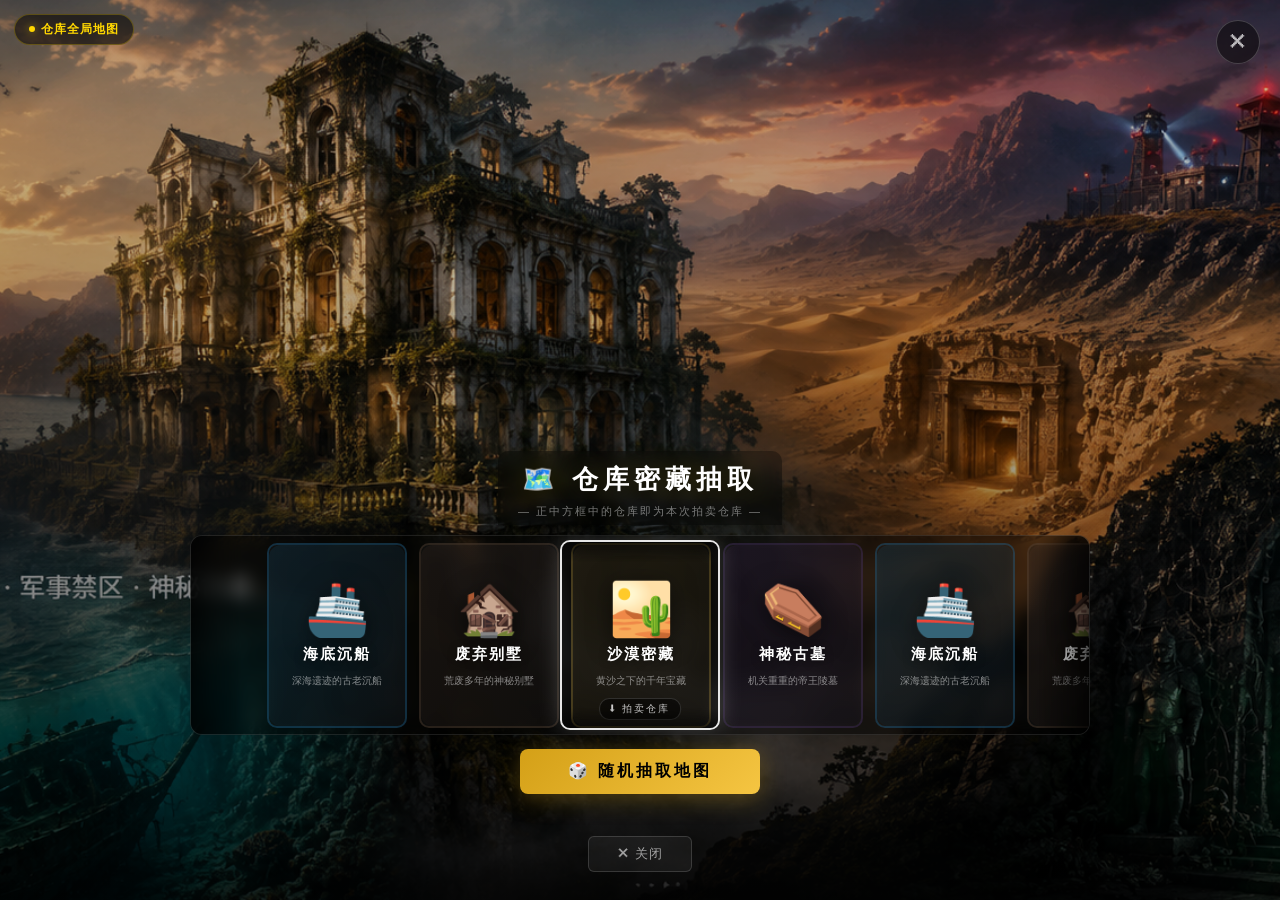
==== 33.html @ 15238c1b "Initial commit: 拍卖国王游戏项目" ====
<!DOCTYPE html>
<html lang="zh-CN">
<head>
<meta charset="UTF-8">
<meta name="viewport" content="width=device-width,initial-scale=1.0,maximum-scale=1.0,user-scalable=no">
<title>古藏 · 五轮竞拍之王</title>
<style>
*{margin:0;padding:0;box-sizing:border-box;-webkit-tap-highlight-color:transparent;}
body{font-family:"PingFang SC","Microsoft YaHei",sans-serif;color:#fff;line-height:1.4;overflow:hidden;height:100vh;background:#0a0a0a;user-select:none}
body::before{content:'';position:fixed;inset:0;z-index:0;background:url('./1.png')center/cover no-repeat;opacity:0.08;pointer-events:none}
.game-wrapper{display:grid;grid-template-columns:1fr 1.3fr 1fr;gap:12px;padding:12px;height:100vh;max-width:1800px;margin:0 auto;position:relative;z-index:1}
.glass-panel{background:rgba(255,255,255,0.03);border:1px solid #222;display:flex;flex-direction:column;overflow:hidden;border-radius:6px}
.panel-header{padding:10px 14px;background:rgba(255,255,255,0.04);border-bottom:1px solid #2a2a2a;font-size:11px;color:#888;display:flex;justify-content:space-between;align-items:center;letter-spacing:1px}

/* 玩家列表 */
.player-card{padding:12px 14px;border-bottom:1px solid #111;display:flex;align-items:center;gap:10px;transition:0.3s}
.player-card.active{background:rgba(255,215,0,0.06);border-left:3px solid #ffd700}
.player-card.winner-card{background:rgba(68,255,68,0.06);border-left:3px solid #44ff44}
.player-card.loser-card{background:rgba(255,68,68,0.06);border-left:3px solid #ff4444}
.avatar-frame{width:44px;height:44px;border:2px solid #444;flex-shrink:0;overflow:hidden;background:#111;border-radius:50%}
.avatar-frame img{width:100%;height:100%;object-fit:cover;display:block}
.avatar-frame.active-frame{border-color:#ffd700;box-shadow:0 0 12px rgba(255,215,0,0.25)}
.player-info{flex:1;min-width:0}
.player-name{font-size:13px;font-weight:600;letter-spacing:0.5px}
.p-money{color:#ffd700;font-size:12px;margin-top:2px;font-family:'Tahoma'}
.p-status{font-size:10px;color:#555;margin-top:2px}

/* 中间竞拍区 */
.main-arena{display:flex;flex-direction:column;gap:10px;overflow-y:auto;min-height:0}
.main-arena::-webkit-scrollbar{width:4px}
.main-arena::-webkit-scrollbar-track{background:transparent}
.main-arena::-webkit-scrollbar-thumb{background:#333;border-radius:2px}
.auction-top{background:#0c0e12;padding:16px 20px 12px;border:1px solid #2a2a2a;text-align:center;position:relative}
.round-badge{display:inline-flex;align-items:center;gap:8px;margin-bottom:6px}
.round-num{background:#c0392b;font-size:10px;padding:3px 14px;font-weight:700;letter-spacing:2px;border-radius:2px}
.round-rule{font-size:10px;color:#f39c12;letter-spacing:1px;background:rgba(243,156,18,0.1);padding:3px 10px;border-radius:2px;border:1px solid rgba(243,156,18,0.2)}
.price-label{color:#666;font-size:11px;margin-top:4px}
.top-price{font-size:44px;font-weight:900;font-family:'Arial Black';margin:2px 0;letter-spacing:1px}
.top-price .currency{font-size:24px;color:#888}
.bidder-name{font-size:11px;color:#f39c12;min-height:18px}
#bid-logs{flex:1;overflow-y:auto;padding:10px 14px;font-size:12px;background:#080808;border:1px solid #1e1e1e;min-height:0;max-height:280px}
.log-item{display:flex;justify-content:space-between;padding:7px 0;border-bottom:1px solid #111;animation:logSlide 0.3s ease-out}
@keyframes logSlide{from{opacity:0;transform:translateX(-10px)}to{opacity:1;transform:translateX(0)}}
.log-item .name{color:#aaa}.log-item .bid{font-weight:600}
.log-item.me .name{color:#ffd700}.log-item.me .bid{color:#ffd700}
.log-item.top{background:rgba(255,215,0,0.04)}
.log-item.top .name{color:#ffd700}.log-item.top .bid{color:#ffd700;font-size:14px}
.log-system{color:#f39c12;background:rgba(243,156,18,0.06);padding:6px 10px;font-size:11px;border-left:2px solid #f39c12;margin-bottom:4px;animation:logSlide 0.4s ease-out}
.log-skill{color:#00a2ff;background:rgba(0,162,255,0.08);padding:5px 10px;font-size:11px;border-left:3px solid #00a2ff;margin-bottom:4px;animation:logSlide 0.4s ease-out}

/* 输入面板 */
.bid-panel{background:#101010;padding:12px 14px;border-top:1px solid #222}
.bid-input-row{display:flex;gap:8px;margin-bottom:8px}
.bid-input-area{flex:1;position:relative}
.bid-input-display{width:100%;padding:12px 14px;background:#0a0a0a;border:1px solid #333;color:#ffd700;font-size:18px;font-weight:700;font-family:'Arial Black';text-align:right;cursor:pointer;outline:none;transition:0.2s;letter-spacing:1px}
.bid-input-display:focus,.bid-input-display:active{border-color:#ffd700;box-shadow:0 0 10px rgba(255,215,0,0.1)}
.bid-input-display::placeholder{color:#444;font-weight:400;font-size:13px}
.quick-btns{display:flex;flex-direction:column;gap:5px}
.quick-btn{padding:8px 4px;background:#1a1508;border:1px solid #665018;color:#ffd700;font-size:12px;font-weight:700;cursor:pointer;border-radius:3px;transition:0.15s;white-space:nowrap;width:58px;text-align:center}
.quick-btn:hover,.quick-btn:active{background:#2a2008;border-color:#ffd700}
.bid-actions{display:flex;gap:8px}
.btn-confirm{flex:1;padding:14px;background:linear-gradient(135deg,#d4a017,#f5c542);color:#000;border:none;font-size:17px;font-weight:900;cursor:pointer;border-radius:4px;letter-spacing:3px;transition:0.2s;text-shadow:0 1px 0 rgba(255,255,255,0.2)}
.btn-confirm:hover,.btn-confirm:active{transform:translateY(-1px);box-shadow:0 4px 20px rgba(212,160,23,0.4)}
.btn-confirm:disabled{opacity:0.3;transform:none;box-shadow:none;cursor:not-allowed}
.btn-pass{width:80px;padding:14px 0;background:transparent;border:1px solid #333;color:#666;font-size:13px;cursor:pointer;border-radius:4px;transition:0.2s;font-weight:600}
.btn-pass:hover,.btn-pass:active{border-color:#555;color:#999}

/* 右侧仓库 - 技能扫描 */
.inventory-zone{flex:1;padding:10px;display:flex;flex-direction:column;min-height:0}
.wh-grid-6{display:grid;grid-template-columns:repeat(6,1fr);grid-auto-rows:1fr;gap:4px;background:#000;flex:1;padding:4px;border:1px solid #1e1e1e}
.wh-cell{border:1px solid rgba(255,255,255,0.06);background:rgba(255,255,255,0.01);position:relative;display:flex;align-items:center;justify-content:center;transition:0.3s}
.wh-cell.scan-active{border:1px solid #fff;outline:2px solid #00a2ff;outline-offset:-1px;background:rgba(0,162,255,0.2);z-index:5}
.wh-cell.actuary-active{border:1px solid #2ecc71;outline:2px solid #2ecc71;outline-offset:-1px;background:rgba(46,204,113,0.2);z-index:6}

/* 自定义数字键盘 - 左侧浮动面板 */
.numpad-overlay{position:fixed;bottom:100px;left:12px;z-index:998;display:none;transform:none;pointer-events:none}
.numpad-overlay.show{display:block;pointer-events:auto}
.numpad{background:rgba(18,18,20,0.96);border:1px solid #333;border-radius:10px;padding:14px;width:260px;box-shadow:0 12px 40px rgba(0,0,0,0.7);backdrop-filter:blur(12px)}
.numpad-display{background:#0a0a0c;border:1px solid #2a2a2a;border-radius:8px;padding:10px 12px;margin-bottom:10px;text-align:right;font-size:22px;font-weight:900;font-family:'Arial Black';color:#ffd700;min-height:44px;letter-spacing:1px;overflow:hidden}
.numpad-display .hint{color:#444;font-weight:400;font-size:12px}
.numpad-grid{display:grid;grid-template-columns:repeat(4,1fr);gap:5px;margin-bottom:8px}
.numpad-key{padding:11px 0;background:#1a1a1e;border:1px solid #2a2a2a;color:#fff;font-size:16px;font-weight:700;cursor:pointer;border-radius:6px;transition:0.1s;text-align:center}
.numpad-key:hover,.numpad-key:active{background:#2a2a2e;border-color:#555}
.numpad-key.key-clear{color:#e74c3c}
.numpad-key.key-confirm{background:linear-gradient(135deg,#d4a017,#f5c542);color:#000;border:none;font-size:15px;font-weight:900}
.numpad-key.key-confirm:hover,.numpad-key.key-confirm:active{background:linear-gradient(135deg,#e6b422,#ffd700)}
.numpad-quick-row{display:flex;gap:5px}
.numpad-quick{flex:1;padding:9px 0;background:#1a1508;border:1px solid #665018;color:#ffd700;font-size:12px;font-weight:700;cursor:pointer;border-radius:6px;transition:0.15s;text-align:center}
.numpad-quick:hover,.numpad-quick:active{background:#2a2008;border-color:#ffd700}
.numpad-close{position:absolute;top:-8px;right:-8px;width:28px;height:28px;background:rgba(255,255,255,0.08);border:1px solid #444;border-radius:50%;color:#aaa;font-size:14px;cursor:pointer;display:flex;align-items:center;justify-content:center;transition:0.2s;z-index:999}
.numpad-close:hover{color:#fff;border-color:#888}

/* 结算弹窗 */
.modal{position:fixed;inset:0;z-index:999;display:none;background:rgba(0,0,0,0.8) url('./1.png') center/cover no-repeat;backdrop-filter:blur(8px)}
.modal.show{display:block}
.settle-row{display:flex;align-items:center;justify-content:center;height:100%;padding:0 4%;gap:40px}
.settle-left{flex:0 0 260px;text-align:center;animation:settleFade 0.8s ease-out}
.settle-left .info-val{font-size:32px;font-weight:900;font-family:'Arial Black';margin:6px 0 12px}
@keyframes settleFade{from{opacity:0;transform:translateY(30px)}to{opacity:1;transform:translateY(0)}}
.settle-center{flex:0 0 420px;background:rgba(12,12,16,0.95);border:1px solid rgba(255,255,255,0.06);padding:16px 20px;backdrop-filter:blur(10px);border-radius:8px;animation:settleFade 0.8s ease-out 0.2s both}
.wh-grid-settle{display:grid;grid-template-columns:repeat(5,1fr);gap:5px;margin:10px 0}
.settle-cell{aspect-ratio:1/1;background:rgba(255,255,255,0.02);border:1px solid rgba(255,255,255,0.05);display:flex;align-items:center;justify-content:center;position:relative;overflow:hidden;border-radius:4px}
.settle-cell img{width:78%;height:78%;object-fit:contain;display:none;position:relative;z-index:2}
.settle-cell.revealed img{display:block;animation:itemPop 0.5s cubic-bezier(0.34,1.56,0.64,1)}
@keyframes itemPop{0%{transform:scale(0) rotate(-15deg);opacity:0}60%{transform:scale(1.12) rotate(3deg)}100%{transform:scale(1) rotate(0);opacity:1}}
.circle-loader{position:absolute;inset:0;display:flex;align-items:center;justify-content:center;z-index:3}
.circle-loader svg{width:32px;height:32px}
.circle-loader .bg-ring{fill:none;stroke:#2a2a2a;stroke-width:2}
.circle-loader .trace-ring{fill:none;stroke:#ffd700;stroke-width:2.5;stroke-linecap:round}
.settle-cell.revealed .circle-loader{display:none}
.settle-cell.rarity-gold{border-color:#ffd700!important;box-shadow:0 0 12px rgba(255,215,0,0.2),inset 0 0 12px rgba(255,215,0,0.05)}
.settle-cell.rarity-red{border-color:#ff3333!important;box-shadow:0 0 12px rgba(255,50,50,0.2),inset 0 0 12px rgba(255,50,50,0.05)}
.settle-right{flex:0 0 240px;text-align:center;animation:settleFade 0.8s ease-out 0.4s both}
.settle-right img{width:220px;height:auto;filter:drop-shadow(0 20px 40px rgba(0,0,0,0.8))}
.profit-win{color:#44ff44;text-shadow:0 0 30px rgba(68,255,68,0.4);font-size:30px;font-weight:900}
.profit-lose{color:#ff4444;text-shadow:0 0 20px rgba(255,68,68,0.3);font-size:30px;font-weight:900}
.profit-number{font-size:38px;font-weight:900;font-family:'Arial Black'}
.profit-number.green{color:#44ff44;text-shadow:0 0 20px rgba(68,255,68,0.3)}
.profit-number.red{color:#ff4444;text-shadow:0 0 15px rgba(255,68,68,0.2)}

/* 滚动条 */
#bid-logs::-webkit-scrollbar{width:3px}
#bid-logs::-webkit-scrollbar-track{background:transparent}
#bid-logs::-webkit-scrollbar-thumb{background:#333;border-radius:2px}

/* 手机响应 */
@media(max-width:900px){
.game-wrapper{grid-template-columns:1fr;height:auto;min-height:100vh;gap:8px;padding:8px}
.glass-panel{max-height:50vh}
.map-home-layout{width:100%;height:100vh}
.map-home-right{width:96%;padding:0 0 16px}
.map-track-container{height:160px}
.map-title-main{font-size:20px;letter-spacing:3px}
.map-start-btn{padding:10px 32px;font-size:14px}
.numpad-overlay{left:50%;top:auto;bottom:8px;transform:translateX(-50%)}
.numpad{width:300px}
}


/* 出价高亮闪烁 */
@keyframes priceFlash{0%,100%{color:#ffd700}50%{color:#fff}}
.price-flash{animation:priceFlash 0.3s ease 3}

/* 仓库地图入口 */
.map-entry{cursor:pointer;display:inline-flex;align-items:center;gap:4px;padding:4px 10px;background:rgba(255,215,0,0.08);border:1px solid rgba(255,215,0,0.2);border-radius:4px;font-size:11px;color:#ffd700;transition:0.2s;white-space:nowrap}
.map-entry:hover,.map-entry:active{background:rgba(255,215,0,0.15);border-color:#ffd700}

/* 地图抽取遮罩 */
.map-overlay{position:fixed;inset:0;z-index:999;display:none;background:rgba(0,0,0,0.7);justify-content:center;align-items:center;flex-direction:column;padding:0}
.map-overlay.show{display:flex}
.map-home-layout{position:relative;width:100%;height:100vh}
.map-home-left{position:absolute;inset:0;z-index:0;overflow:hidden}
.map-home-left img{width:100%;height:100%;object-fit:cover;display:block;transition:transform 8s ease-out}
.map-overlay.show .map-home-left img{transform:scale(1.03)}
.map-home-left::after{content:'';position:absolute;inset:0;background:linear-gradient(to top,rgba(0,0,0,0.85) 0%,rgba(0,0,0,0.4) 40%,rgba(0,0,0,0.15) 100%);pointer-events:none}
.map-home-left .map-img-badge{position:absolute;top:14px;left:14px;display:flex;align-items:center;gap:6px;padding:6px 14px;background:rgba(0,0,0,0.55);border:1px solid rgba(255,215,0,0.25);border-radius:20px;backdrop-filter:blur(8px);font-size:12px;color:#ffd700;letter-spacing:1px;font-weight:600;pointer-events:none;z-index:2}
.map-home-left .map-img-badge .badge-dot{width:6px;height:6px;border-radius:50%;background:#ffd700;box-shadow:0 0 8px rgba(255,215,0,0.6)}
.map-home-right{position:absolute;bottom:0;left:50%;transform:translateX(-50%);z-index:2;width:92%;max-width:900px;display:flex;flex-direction:column;gap:10px;padding:0 0 28px;align-items:center}
.map-title-section{text-align:center;padding:10px 20px 6px;pointer-events:none;background:rgba(0,0,0,0.3);backdrop-filter:blur(6px);border-radius:10px 10px 0 0}
.map-title-main{font-size:26px;font-weight:900;letter-spacing:5px;color:#fff;text-shadow:0 0 30px rgba(255,215,0,0.25),0 4px 20px rgba(0,0,0,0.6)}
.map-title-sub{font-size:11px;color:rgba(255,255,255,0.45);letter-spacing:2px;margin-top:6px;text-shadow:0 2px 10px rgba(0,0,0,0.5)}
.map-track-container{position:relative;width:100%;height:200px;overflow:hidden;border:1px solid rgba(255,255,255,0.1);border-radius:12px;background:rgba(0,0,0,0.4);backdrop-filter:blur(8px)}
.white-frame{position:absolute;top:50%;left:50%;transform:translate(-50%,-50%);width:160px;height:190px;border:2px solid rgba(255,255,255,0.9);border-radius:10px;z-index:10;box-shadow:0 0 24px rgba(255,255,255,0.2),inset 0 0 20px rgba(255,255,255,0.05);pointer-events:none}
.white-frame::before{content:'';position:absolute;left:0;right:0;top:0;height:20px;background:linear-gradient(to bottom,rgba(0,0,0,0.6),transparent);border-radius:8px 8px 0 0;pointer-events:none}
.white-frame::after{content:'';position:absolute;left:0;right:0;bottom:0;height:20px;background:linear-gradient(to top,rgba(0,0,0,0.6),transparent);border-radius:0 0 8px 8px;pointer-events:none}
.white-frame .frame-label{position:absolute;bottom:8px;left:50%;transform:translateX(-50%);font-size:10px;color:rgba(255,255,255,0.8);letter-spacing:2px;background:rgba(0,0,0,0.5);padding:3px 10px;border-radius:10px;white-space:nowrap;border:1px solid rgba(255,255,255,0.15)}
.map-track{display:flex;gap:12px;padding:20px 0;position:absolute;left:0;top:0;height:100%;align-items:center;will-change:transform}
.map-card{flex-shrink:0;width:140px;height:185px;border-radius:10px;display:flex;flex-direction:column;align-items:center;justify-content:center;gap:8px;border:2px solid rgba(255,255,255,0.08);background:rgba(255,255,255,0.04);transition:0.2s;position:relative;overflow:hidden;backdrop-filter:blur(4px)}
.map-card::before{content:'';position:absolute;inset:0;opacity:0.15;border-radius:12px}
.map-card .map-emoji{font-size:52px;line-height:1;filter:drop-shadow(0 4px 12px rgba(0,0,0,0.5));position:relative;z-index:1}
.map-card .map-name{font-size:15px;font-weight:700;letter-spacing:2px;color:#fff;position:relative;z-index:1;text-shadow:0 2px 10px rgba(0,0,0,0.4)}
.map-card .map-desc{font-size:10px;color:rgba(255,255,255,0.5);margin-top:2px;position:relative;z-index:1}
.map-card.map-shipwreck::before{background:linear-gradient(135deg,#0c6a9e,#041220)}
.map-card.map-villa::before{background:linear-gradient(135deg,#5c3d2e,#1a0e08)}
.map-card.map-desert::before{background:linear-gradient(135deg,#8a6d2b,#2a1e06)}
.map-card.map-tomb::before{background:linear-gradient(135deg,#4a206e,#120824)}
.map-card.map-shipwreck{border-color:rgba(28,120,180,0.3)}
.map-card.map-villa{border-color:rgba(108,80,60,0.3)}
.map-card.map-desert{border-color:rgba(196,160,60,0.3)}
.map-card.map-tomb{border-color:rgba(80,50,120,0.3)}
.map-track-shadow-left{position:absolute;left:0;top:0;bottom:0;width:50px;z-index:8;background:linear-gradient(to right,rgba(0,0,0,0.7),transparent);pointer-events:none}
.map-track-shadow-right{position:absolute;right:0;top:0;bottom:0;width:50px;z-index:8;background:linear-gradient(to left,rgba(0,0,0,0.7),transparent);pointer-events:none}
.map-controls{display:flex;flex-direction:column;align-items:center;gap:10px;padding:4px 0 0}
.map-start-btn{padding:12px 48px;background:linear-gradient(135deg,#d4a017,#f5c542);color:#000;border:none;font-size:16px;font-weight:900;cursor:pointer;border-radius:8px;letter-spacing:3px;transition:0.2s;font-family:inherit;box-shadow:0 4px 24px rgba(212,160,23,0.35)}
.map-start-btn:hover,.map-start-btn:active{transform:translateY(-2px);box-shadow:0 8px 40px rgba(212,160,23,0.5)}
.map-start-btn:disabled{opacity:0.4;transform:none;box-shadow:none;cursor:not-allowed}
.map-result{text-align:center;opacity:0;transition:0.6s;padding:10px 24px;border-radius:10px;background:rgba(0,0,0,0.5);backdrop-filter:blur(10px);border:1px solid rgba(255,215,0,0.25);min-width:260px}
.map-result.show{opacity:1}
.map-result .result-emoji{font-size:36px;display:block;margin-bottom:4px}
.map-result .result-name{font-size:20px;font-weight:900;color:#ffd700;letter-spacing:3px;text-shadow:0 0 20px rgba(255,215,0,0.3)}
.map-result .result-desc{font-size:11px;color:rgba(255,255,255,0.6);margin-top:4px;letter-spacing:1px}
.map-result .result-tag{display:inline-block;margin-top:8px;padding:4px 16px;background:rgba(255,215,0,0.12);border:1px solid rgba(255,215,0,0.3);border-radius:20px;font-size:11px;color:#ffd700;letter-spacing:2px}
.map-close-btn{padding:8px 28px;background:rgba(255,255,255,0.05);border:1px solid rgba(255,255,255,0.15);color:rgba(255,255,255,0.6);font-size:13px;cursor:pointer;border-radius:6px;transition:0.2s;font-family:inherit;letter-spacing:1px}
.map-close-btn:hover,.map-close-btn:active{border-color:rgba(255,255,255,0.3);color:#fff}
.map-close-top{position:absolute;top:20px;right:20px;z-index:10;width:44px;height:44px;background:rgba(0,0,0,0.5);border:1px solid rgba(255,255,255,0.2);border-radius:50%;color:rgba(255,255,255,0.7);font-size:20px;cursor:pointer;display:flex;align-items:center;justify-content:center;transition:0.2s;backdrop-filter:blur(8px)}
.map-close-top:hover{background:rgba(0,0,0,0.7);border-color:rgba(255,255,255,0.4);color:#fff}

/* 角色选择浮动按钮 */
.char-select-btn{position:fixed;bottom:24px;right:24px;z-index:997;width:60px;height:60px;border-radius:50%;background:linear-gradient(135deg,rgba(180,140,60,0.85),rgba(212,160,23,0.95));border:2px solid rgba(255,215,0,0.5);cursor:pointer;display:flex;align-items:center;justify-content:center;box-shadow:0 4px 24px rgba(212,160,23,0.4),0 0 40px rgba(255,215,0,0.1);transition:0.3s;backdrop-filter:blur(8px)}
.char-select-btn:hover,.char-select-btn:active{transform:translateY(-3px) scale(1.05);box-shadow:0 8px 36px rgba(212,160,23,0.55),0 0 50px rgba(255,215,0,0.15)}
.char-select-btn img{width:36px;height:36px;border-radius:50%;object-fit:cover;border:2px solid rgba(255,255,255,0.3)}
.char-select-btn .char-btn-ring{position:absolute;inset:-4px;border-radius:50%;border:2px solid rgba(255,215,0,0.3);animation:charBtnPulse 2.5s ease-in-out infinite}
@keyframes charBtnPulse{0%,100%{opacity:0.3;transform:scale(1)}50%{opacity:0.7;transform:scale(1.08)}}

/* 角色选择遮罩 */
.char-overlay{position:fixed;inset:0;z-index:1000;display:none;background:rgba(0,0,0,0.85);justify-content:center;align-items:center;flex-direction:column;backdrop-filter:blur(6px)}
.char-overlay.show{display:flex}
.char-home-layout{position:relative;width:100%;height:100vh;overflow:hidden}
.char-home-bg{position:absolute;inset:0;z-index:0}
.char-home-bg img{width:100%;height:100%;object-fit:cover;display:block;opacity:0.12;filter:blur(2px);transition:transform 8s ease-out}
.char-overlay.show .char-home-bg img{transform:scale(1.04)}
.char-home-bg::after{content:'';position:absolute;inset:0;background:linear-gradient(to top,rgba(0,0,0,0.9) 0%,rgba(0,0,0,0.5) 40%,rgba(0,0,0,0.3) 100%);pointer-events:none}
.char-close-top{position:absolute;top:20px;right:20px;z-index:10;width:44px;height:44px;background:rgba(0,0,0,0.5);border:1px solid rgba(255,255,255,0.2);border-radius:50%;color:rgba(255,255,255,0.7);font-size:20px;cursor:pointer;display:flex;align-items:center;justify-content:center;transition:0.2s;backdrop-filter:blur(8px)}
.char-close-top:hover{background:rgba(0,0,0,0.7);border-color:rgba(255,255,255,0.4);color:#fff}
.char-home-content{position:absolute;bottom:0;left:50%;transform:translateX(-50%);z-index:2;width:96%;max-width:1000px;display:flex;flex-direction:column;gap:12px;padding:0 0 28px;align-items:center}
.char-title-section{text-align:center;padding:14px 24px 8px;pointer-events:none;background:rgba(0,0,0,0.4);backdrop-filter:blur(8px);border-radius:12px 12px 0 0}
.char-title-main{font-size:26px;font-weight:900;letter-spacing:5px;color:#ffd700;text-shadow:0 0 30px rgba(255,215,0,0.3),0 4px 20px rgba(0,0,0,0.6)}
.char-title-sub{font-size:11px;color:rgba(255,255,255,0.45);letter-spacing:2px;margin-top:6px;text-shadow:0 2px 10px rgba(0,0,0,0.5)}

/* 角色卡片轨道 */
.char-track-container{position:relative;width:100%;height:380px;overflow:hidden;border:1px solid rgba(255,215,0,0.15);border-radius:14px;background:rgba(0,0,0,0.5);backdrop-filter:blur(10px)}
.char-white-frame{position:absolute;top:50%;left:50%;transform:translate(-50%,-50%);width:220px;height:360px;border:2px solid rgba(255,215,0,0.7);border-radius:12px;z-index:10;box-shadow:0 0 30px rgba(255,215,0,0.15),inset 0 0 24px rgba(255,215,0,0.03);pointer-events:none;transition:border-color 0.3s,box-shadow 0.3s}
.char-white-frame::before{content:'';position:absolute;left:0;right:0;top:0;height:24px;background:linear-gradient(to bottom,rgba(0,0,0,0.5),transparent);border-radius:10px 10px 0 0;pointer-events:none}
.char-white-frame::after{content:'';position:absolute;left:0;right:0;bottom:0;height:24px;background:linear-gradient(to top,rgba(0,0,0,0.5),transparent);border-radius:0 0 10px 10px;pointer-events:none}
.char-white-frame .frame-label{position:absolute;bottom:10px;left:50%;transform:translateX(-50%);font-size:10px;color:rgba(255,215,0,0.9);letter-spacing:2px;background:rgba(0,0,0,0.6);padding:4px 12px;border-radius:12px;white-space:nowrap;border:1px solid rgba(255,215,0,0.3)}
.char-track-shadow-left{position:absolute;left:0;top:0;bottom:0;width:60px;z-index:8;background:linear-gradient(to right,rgba(0,0,0,0.8),transparent);pointer-events:none}
.char-track-shadow-right{position:absolute;right:0;top:0;bottom:0;width:60px;z-index:8;background:linear-gradient(to left,rgba(0,0,0,0.8),transparent);pointer-events:none}
.char-track{display:flex;gap:24px;padding:10px 0;position:absolute;left:0;top:0;height:100%;align-items:center;will-change:transform;transition:none}

/* 角色卡片 */
.char-card{flex-shrink:0;width:200px;height:340px;border-radius:12px;display:flex;flex-direction:column;align-items:center;border:2px solid rgba(255,255,255,0.08);background:rgba(255,255,255,0.04);transition:0.3s;position:relative;overflow:hidden;backdrop-filter:blur(4px)}
.char-card::before{content:'';position:absolute;inset:0;opacity:0.12;border-radius:14px;pointer-events:none}
.char-card .char-img-wrap{width:160px;height:160px;margin-top:16px;border-radius:50%;overflow:hidden;border:3px solid rgba(255,255,255,0.15);position:relative;z-index:1;transition:0.3s;flex-shrink:0}
.char-card .char-img-wrap img{width:100%;height:100%;object-fit:cover;display:block}
.char-card .char-name{font-size:18px;font-weight:900;letter-spacing:3px;color:#fff;position:relative;z-index:1;margin-top:14px;text-shadow:0 2px 10px rgba(0,0,0,0.5)}
.char-card .char-title{font-size:11px;color:rgba(255,215,0,0.8);letter-spacing:2px;position:relative;z-index:1;margin-top:4px;padding:2px 12px;border:1px solid rgba(255,215,0,0.25);border-radius:12px;background:rgba(255,215,0,0.08)}
.char-card .char-desc{font-size:11px;color:rgba(255,255,255,0.55);position:relative;z-index:1;margin-top:10px;padding:0 14px;text-align:center;line-height:1.6;flex:1;overflow-y:auto}
.char-card .char-desc::-webkit-scrollbar{width:2px}
.char-card .char-desc::-webkit-scrollbar-thumb{background:rgba(255,255,255,0.15);border-radius:1px}
.char-card .char-select-tag{position:absolute;top:12px;right:12px;z-index:5;padding:3px 10px;background:rgba(255,215,0,0.2);border:1px solid rgba(255,215,0,0.5);border-radius:10px;font-size:9px;color:#ffd700;letter-spacing:1px;display:none}
.char-card.selected .char-select-tag{display:block}
.char-card.selected{border-color:rgba(255,215,0,0.6);box-shadow:0 0 30px rgba(255,215,0,0.15),inset 0 0 20px rgba(255,215,0,0.04)}
.char-card.selected .char-img-wrap{border-color:rgba(255,215,0,0.7);box-shadow:0 0 20px rgba(255,215,0,0.2)}

.char-card.char-shipwreck::before{background:linear-gradient(135deg,#0c6a9e,#041220)}
.char-card.char-villa::before{background:linear-gradient(135deg,#5c3d2e,#1a0e08)}
.char-card.char-desert::before{background:linear-gradient(135deg,#8a6d2b,#2a1e06)}
.char-card.char-tomb::before{background:linear-gradient(135deg,#4a206e,#120824)}
.char-card.char-auction::before{background:linear-gradient(135deg,#8b0000,#1a0505)}

.char-card.char-shipwreck{border-color:rgba(28,120,180,0.25)}
.char-card.char-villa{border-color:rgba(108,80,60,0.25)}
.char-card.char-desert{border-color:rgba(196,160,60,0.25)}
.char-card.char-tomb{border-color:rgba(80,50,120,0.25)}
.char-card.char-auction{border-color:rgba(180,40,40,0.25)}

.char-controls{display:flex;flex-direction:column;align-items:center;gap:10px;padding:4px 0 0}
.char-confirm-btn{padding:12px 48px;background:linear-gradient(135deg,#d4a017,#f5c542);color:#000;border:none;font-size:16px;font-weight:900;cursor:pointer;border-radius:8px;letter-spacing:3px;transition:0.2s;font-family:inherit;box-shadow:0 4px 24px rgba(212,160,23,0.35)}
.char-confirm-btn:hover,.char-confirm-btn:active{transform:translateY(-2px);box-shadow:0 8px 40px rgba(212,160,23,0.5)}
.char-confirm-btn:disabled{opacity:0.4;transform:none;box-shadow:none;cursor:not-allowed}
.char-hint{font-size:11px;color:rgba(255,255,255,0.35);letter-spacing:1px;margin-top:2px}

@media(max-width:900px){
.char-select-btn{bottom:16px;right:16px;width:52px;height:52px}
.char-select-btn img{width:30px;height:30px}
.char-track-container{height:340px}
.char-white-frame{width:180px;height:320px}
.char-card{width:160px;height:300px}
.char-card .char-img-wrap{width:130px;height:130px}
.char-title-main{font-size:20px;letter-spacing:3px}
}

/* 物品栏 - 横排 */
.item-bar{display:flex;gap:4px;margin-top:6px}
.item-slot{width:36px;height:36px;border:1px solid #333;background:rgba(255,255,255,0.03);border-radius:4px;display:flex;align-items:center;justify-content:center;position:relative;cursor:pointer;transition:0.2s;font-size:16px}
.item-slot:hover{border-color:#ffd700;background:rgba(255,215,0,0.08)}
.item-slot.used{opacity:0.25;cursor:not-allowed;pointer-events:none}
.item-slot .slot-key{position:absolute;top:-1px;right:-1px;font-size:8px;color:#ffd700;background:rgba(0,0,0,0.7);padding:0 3px;border-radius:0 3px 0 3px;font-weight:700;line-height:14px;font-family:'Arial'}
.item-slot .slot-icon{font-size:16px;line-height:1}
.item-slot.my-slot{border-color:rgba(255,215,0,0.3)}
.item-slot.my-slot:hover{border-color:#ffd700;box-shadow:0 0 8px rgba(255,215,0,0.15)}

/* 哈夫币显示 */
.p-hafcoins{color:#00ccff;font-size:11px;margin-top:1px;font-family:'Tahoma'}
.p-hafcoins .haf-icon{display:inline-block;width:10px;height:10px;background:linear-gradient(135deg,#00ccff,#0088cc);border-radius:50%;vertical-align:middle;margin-right:2px;box-shadow:0 0 4px rgba(0,204,255,0.4)}

/* 商城入口按钮 */
.shop-entry{display:inline-flex;align-items:center;gap:4px;padding:4px 10px;background:rgba(0,204,255,0.08);border:1px solid rgba(0,204,255,0.25);border-radius:4px;font-size:11px;color:#00ccff;cursor:pointer;transition:0.2s;white-space:nowrap}
.shop-entry:hover{background:rgba(0,204,255,0.15);border-color:#00ccff}

/* 商城弹窗 */
.shop-overlay{position:fixed;inset:0;z-index:1000;display:none;background:rgba(0,0,0,0.85);justify-content:center;align-items:center;backdrop-filter:blur(6px)}
.shop-overlay.show{display:flex}
.shop-panel{background:rgba(12,14,18,0.97);border:1px solid #2a2a2a;border-radius:10px;padding:24px;width:90%;max-width:520px;box-shadow:0 20px 60px rgba(0,0,0,0.7);position:relative}
.shop-title{font-size:20px;font-weight:900;letter-spacing:3px;text-align:center;margin-bottom:4px;color:#00ccff}
.shop-subtitle{font-size:11px;color:#666;text-align:center;margin-bottom:16px;letter-spacing:1px}
.shop-balance{text-align:center;margin-bottom:16px;padding:10px;background:rgba(0,204,255,0.05);border:1px solid rgba(0,204,255,0.15);border-radius:6px}
.shop-balance .bal-label{font-size:11px;color:#888}
.shop-balance .bal-val{font-size:24px;font-weight:900;color:#00ccff;font-family:'Arial Black'}
.shop-items{display:flex;flex-direction:column;gap:10px}
.shop-item{display:flex;align-items:center;gap:14px;padding:12px 14px;background:rgba(255,255,255,0.02);border:1px solid #222;border-radius:8px;transition:0.2s}
.shop-item:hover{border-color:#444;background:rgba(255,255,255,0.04)}
.shop-item-icon{width:48px;height:48px;display:flex;align-items:center;justify-content:center;font-size:28px;background:rgba(255,255,255,0.03);border:1px solid #333;border-radius:8px;flex-shrink:0}
.shop-item-info{flex:1;min-width:0}
.shop-item-name{font-size:14px;font-weight:700;color:#fff}
.shop-item-desc{font-size:11px;color:#888;margin-top:2px}
.shop-item-price{font-size:13px;color:#00ccff;font-weight:700;margin-top:4px}
.shop-buy-btn{padding:8px 20px;background:linear-gradient(135deg,#0088cc,#00bbff);color:#fff;border:none;font-size:13px;font-weight:700;cursor:pointer;border-radius:6px;transition:0.2s;white-space:nowrap;flex-shrink:0}
.shop-buy-btn:hover{transform:translateY(-1px);box-shadow:0 4px 16px rgba(0,204,255,0.3)}
.shop-buy-btn:disabled{opacity:0.3;cursor:not-allowed;transform:none;box-shadow:none}
.shop-buy-btn.owned{background:#333;color:#666}
.shop-close{position:absolute;top:12px;right:14px;width:32px;height:32px;background:rgba(255,255,255,0.06);border:1px solid #444;border-radius:50%;color:#aaa;font-size:16px;cursor:pointer;display:flex;align-items:center;justify-content:center;transition:0.2s}
.shop-close:hover{color:#fff;border-color:#888}
.shop-inventory{margin-top:14px;padding-top:12px;border-top:1px solid #222}
.shop-inv-title{font-size:12px;color:#888;margin-bottom:8px;letter-spacing:1px}
.shop-inv-slots{display:flex;gap:6px}
.shop-inv-slot{width:40px;height:40px;border:1px solid #333;background:rgba(255,255,255,0.02);border-radius:4px;display:flex;align-items:center;justify-content:center;position:relative;font-size:18px}
.shop-inv-slot .inv-num{position:absolute;top:-1px;right:-1px;font-size:8px;color:#ffd700;background:rgba(0,0,0,0.7);padding:0 3px;border-radius:0 3px 0 3px;font-weight:700;line-height:14px}
.shop-inv-slot.filled{border-color:rgba(255,215,0,0.3)}
.shop-inv-slot.empty{color:#333}

/* 确认弹窗 */
.confirm-overlay{position:fixed;inset:0;z-index:1001;display:none;background:rgba(0,0,0,0.7);justify-content:center;align-items:center;backdrop-filter:blur(4px)}
.confirm-overlay.show{display:flex}
.confirm-box{background:rgba(16,18,22,0.98);border:1px solid #333;border-radius:10px;padding:24px 28px;width:320px;text-align:center;box-shadow:0 16px 50px rgba(0,0,0,0.6)}
.confirm-icon{font-size:40px;margin-bottom:10px}
.confirm-title{font-size:16px;font-weight:700;color:#fff;margin-bottom:6px}
.confirm-desc{font-size:12px;color:#888;margin-bottom:18px;line-height:1.5}
.confirm-actions{display:flex;gap:10px;justify-content:center}
.confirm-yes{padding:10px 28px;background:linear-gradient(135deg,#d4a017,#f5c542);color:#000;border:none;font-size:14px;font-weight:700;cursor:pointer;border-radius:6px;transition:0.2s}
.confirm-yes:hover{transform:translateY(-1px);box-shadow:0 4px 16px rgba(212,160,23,0.3)}
.confirm-no{padding:10px 28px;background:transparent;border:1px solid #444;color:#888;font-size:14px;font-weight:600;cursor:pointer;border-radius:6px;transition:0.2s}
.confirm-no:hover{border-color:#666;color:#bbb}
</style>
</head>
<body>

<!-- 数字键盘 -->
<div class="numpad-overlay" id="numpadOverlay">
  <div class="numpad-close" onclick="closeNumpad()">✕</div>
  <div class="numpad">
    <div class="numpad-display" id="numpadDisplay"><span class="hint">输入出价金额</span></div>
    <div class="numpad-grid">
      <div class="numpad-key" onclick="numpadInput('7')">7</div>
      <div class="numpad-key" onclick="numpadInput('8')">8</div>
      <div class="numpad-key" onclick="numpadInput('9')">9</div>
      <div class="numpad-key key-clear" onclick="numpadClear()">C</div>
      <div class="numpad-key" onclick="numpadInput('4')">4</div>
      <div class="numpad-key" onclick="numpadInput('5')">5</div>
      <div class="numpad-key" onclick="numpadInput('6')">6</div>
      <div class="numpad-key" onclick="numpadInput('00')">00</div>
      <div class="numpad-key" onclick="numpadInput('1')">1</div>
      <div class="numpad-key" onclick="numpadInput('2')">2</div>
      <div class="numpad-key" onclick="numpadInput('3')">3</div>
      <div class="numpad-key" onclick="numpadInput('000')">000</div>
      <div class="numpad-key" onclick="numpadInput('0')" style="grid-column:span 2">0</div>
      <div class="numpad-key key-confirm" onclick="numpadConfirm()" style="grid-column:span 2">确认</div>
    </div>
    <div class="numpad-quick-row">
      <div class="numpad-quick" onclick="numpadQuick(300000)">30w</div>
      <div class="numpad-quick" onclick="numpadQuick(600000)">60w</div>
      <div class="numpad-quick" onclick="numpadQuick(900000)">90w</div>
    </div>
  </div>
</div>

<!-- 主布局 -->
<div class="game-wrapper">
  <!-- 左：玩家列表 -->
  <aside class="glass-panel">
    <div class="panel-header"><span>⚔ 竞拍者</span><span style="display:flex;gap:8px;align-items:center"><span class="shop-entry" onclick="openShop()">🛒 商城</span><span id="roundInfo">第 1/5 轮</span></span></div>
    <div id="playerList">
      <div class="player-card active" data-player="me">
        <div class="avatar-frame active-frame"><img src="./image/玩家1.jpg" alt="我"></div>
        <div class="player-info">
          <div class="player-name">伊森 (你)</div>
          <div class="p-money">¥ <span id="myMoney">3,000,000</span></div>
          <div class="p-hafcoins"><span class="haf-icon"></span> 哈夫币 <span id="myHafCoins">0</span></div>
          <div class="p-status" id="myStatus">准备就绪</div>
          <div class="item-bar" data-player="me"></div>
        </div>
      </div>
      <div class="player-card" data-player="ai1">
        <div class="avatar-frame"><img src="./image/玩家2.jpg" alt="AI1"></div>
        <div class="player-info">
          <div class="player-name">落日余晖</div>
          <div class="p-money">¥ <span id="ai1Money">2,500,000</span></div>
          <div class="p-status" id="ai1Status">等待中...</div>
          <div class="item-bar" data-player="ai1"></div>
        </div>
      </div>
      <div class="player-card" data-player="ai2">
        <div class="avatar-frame"><img src="./image/玩家3.png" alt="AI2"></div>
        <div class="player-info">
          <div class="player-name">甜心炸弹</div>
          <div class="p-money">¥ <span id="ai2Money">1,800,000</span></div>
          <div class="p-status" id="ai2Status">等待中...</div>
          <div class="item-bar" data-player="ai2"></div>
        </div>
      </div>
      <div class="player-card" data-player="ai3">
        <div class="avatar-frame"><img src="./image/玩家4.png" alt="AI3"></div>
        <div class="player-info">
          <div class="player-name">深海猎手</div>
          <div class="p-money">¥ <span id="ai3Money">3,200,000</span></div>
          <div class="p-status" id="ai3Status">等待中...</div>
          <div class="item-bar" data-player="ai3"></div>
        </div>
      </div>
    </div>
  </aside>

  <!-- 中：竞拍区 -->
  <main class="main-arena">
    <div class="glass-panel auction-top">
      <div class="round-badge">
        <span class="round-num" id="roundTag">第 1 轮</span>
      </div>
      <div class="price-label">当前最高出价</div>
      <div class="top-price"><span class="currency">¥</span> <span id="topPrice">0</span></div>
      <div class="bidder-name" id="topBidder"></div>
    </div>

    <div id="bid-logs"></div>

    <div class="bid-panel">
      <div class="bid-input-row">
        <div class="bid-input-area">
          <div class="bid-input-display" id="bidDisplay" onclick="openNumpad()">输入金额...</div>
        </div>
        <div class="quick-btns">
          <div class="quick-btn" onclick="quickBid(300000)">30w</div>
          <div class="quick-btn" onclick="quickBid(600000)">60w</div>
          <div class="quick-btn" onclick="quickBid(900000)">90w</div>
        </div>
      </div>
      <div class="bid-actions">
        <button class="btn-confirm" id="btnConfirm" onclick="confirmBid()">确认出价</button>
        <button class="btn-pass" id="btnPass" onclick="skipRound()">跳过</button>
      </div>
    </div>
  </main>

  <!-- 右：空间矩阵 -->
  <aside class="glass-panel">
    <div class="panel-header"><span>🏛 藏品矩阵</span><span style="display:flex;gap:8px;align-items:center"><span class="map-entry" onclick="openMapSelection()">🗺️ 仓库地图</span><span id="scanStatus">READY</span></span></div>
    <div class="inventory-zone">
      <div class="wh-grid-6" id="previewGrid"></div>
    </div>
  </aside>
</div>

<!-- 结算弹窗 -->
<div class="modal" id="settleModal">
  <div class="settle-row">
    <div class="settle-left">
      <div id="settleTitle" style="font-size:38px;font-weight:900;letter-spacing:2px;">竞拍成功</div>
      <div style="font-size:12px;color:#888;margin-top:12px;">成交价格</div>
      <div class="info-val" id="settleCost">¥ 0</div>
      <div style="font-size:12px;color:#888;">藏品总估值</div>
      <div class="info-val" id="settleTotalVal">¥ 0</div>
      <div id="settleProfitLabel" style="font-size:12px;color:#888;margin-top:4px;">利润</div>
      <div class="profit-number" id="settleProfit">¥ 0</div>
    </div>
    <div class="settle-center">
      <div style="display:flex;justify-content:space-between;align-items:center;margin-bottom:6px;">
        <span style="font-size:12px;color:#aaa;">藏品清单</span>
        <span id="settleFooter" style="color:#dfc28d;font-size:16px;font-weight:700;">🪙 0</span>
      </div>
      <div class="wh-grid-settle" id="settleGrid"></div>
      <button class="btn-confirm" id="btnNextRound" style="width:100%;margin:8px 0 0;padding:10px;font-size:14px;">重新开始</button>
    </div>
    <div class="settle-right">
      <img src="./image/拍卖师.png" alt="拍卖师">
    </div>
  </div>
</div>

<!-- 仓库地图抽取遮罩 -->
<div class="map-overlay" id="mapOverlay" onclick="if(event.target===this)closeMapSelection()">
  <div class="map-home-layout">
    <div class="map-home-left">
      <img src="./image/仓库地图.png" alt="仓库地图">
      <div class="map-img-badge"><span class="badge-dot"></span>仓库全局地图</div>
    </div>
    <div class="map-close-top" onclick="closeMapSelection()">✕</div>
    <div class="map-home-right">
      <div class="map-title-section">
        <div class="map-title-main">🗺️ 仓库密藏抽取</div>
        <div class="map-title-sub">— 正中方框中的仓库即为本次拍卖仓库 —</div>
      </div>
      <div class="map-track-container">
        <div class="white-frame">
          <div class="frame-label">⬇ 拍卖仓库</div>
        </div>
        <div class="map-track-shadow-left"></div>
        <div class="map-track-shadow-right"></div>
        <div class="map-track" id="mapTrack"></div>
      </div>
      <div class="map-controls">
        <button class="map-start-btn" id="mapStartBtn" onclick="startMapRoulette()">🎲 随机抽取地图</button>
        <div class="map-result" id="mapResult"></div>
        <button class="map-close-btn" onclick="closeMapSelection()">✕ 关闭</button>
      </div>
    </div>
  </div>
</div>

<!-- 角色选择浮动按钮 -->
<div class="char-select-btn" id="charSelectBtn" onclick="openCharSelection()">
  <div class="char-btn-ring"></div>
  <img src="./image/玩家1.jpg" alt="角色" id="charBtnAvatar">
</div>

<!-- 角色选择遮罩 -->
<div class="char-overlay" id="charOverlay" onclick="if(event.target===this)closeCharSelection()">
  <div class="char-home-layout">
    <div class="char-home-bg">
      <img src="./image/仓库地图.png" alt="背景">
    </div>
    <div class="char-close-top" onclick="closeCharSelection()">✕</div>
    <div class="char-home-content">
      <div class="char-title-section">
        <div class="char-title-main">🎭 选择你的角色</div>
        <div class="char-title-sub">— 滑动选择，确认你的竞拍身份 —</div>
      </div>
      <div class="char-track-container">
        <div class="char-white-frame">
          <div class="frame-label">⬇ 当前角色</div>
        </div>
        <div class="char-track-shadow-left"></div>
        <div class="char-track-shadow-right"></div>
        <div class="char-track" id="charTrack"></div>
      </div>
      <div class="char-controls">
        <button class="char-confirm-btn" id="charConfirmBtn" onclick="confirmCharSelection()">✦ 确认选择</button>
        <div class="char-hint">左右滑动浏览角色 · 点击卡片选择</div>
      </div>
    </div>
  </div>
</div>

<!-- 商城弹窗 -->
<div class="shop-overlay" id="shopOverlay" onclick="if(event.target===this)closeShop()">
  <div class="shop-panel">
    <div class="shop-close" onclick="closeShop()">✕</div>
    <div class="shop-title">🛒 哈夫商城</div>
    <div class="shop-subtitle">用拍卖赚来的哈夫币购买强力道具</div>
    <div class="shop-balance">
      <div class="bal-label">我的哈夫币</div>
      <div class="bal-val"><span id="shopHafCoins">0</span></div>
    </div>
    <div class="shop-items" id="shopItems"></div>
    <div class="shop-inventory">
      <div class="shop-inv-title">📦 当前物品栏（数字键 1-5 使用）</div>
      <div class="shop-inv-slots" id="shopInvSlots"></div>
    </div>
  </div>
</div>

<!-- 使用物品确认弹窗 -->
<div class="confirm-overlay" id="confirmOverlay">
  <div class="confirm-box">
    <div class="confirm-icon" id="confirmIcon">🔍</div>
    <div class="confirm-title" id="confirmTitle">使用物品</div>
    <div class="confirm-desc" id="confirmDesc">确定要使用这个物品吗？</div>
    <div class="confirm-actions">
      <button class="confirm-yes" id="confirmYes">确认使用</button>
      <button class="confirm-no" onclick="closeConfirm()">取消</button>
    </div>
  </div>
</div>

<script>
// ======================== 全局状态 ========================
let gameState = {
  currentRound: 1,
  maxRounds: 5,
  money: 3000000,
  aiMoney: [2500000, 1800000, 3200000],
  hafCoins: 0,
  collectedItems: [],
  collectedValues: [],
  isBidding: false,
  bidAmount: 0,
  roundHistory: [],
  playerCharId: 'ethan'
};

const ROUND_RULES = [
  { label: '第一名 ≥ 第二名 × 2.0', threshold: 2.0, desc: '第一轮·翻倍成交' },
  { label: '第一名 ≥ 第二名 × 1.8', threshold: 1.8, desc: '第二轮·1.8倍成交' },
  { label: '第一名 ≥ 第二名 × 0.5', threshold: 0.5, desc: '第三轮·半价成交' },
  { label: '第一名 ≥ 第二名 × 0.2', threshold: 0.2, desc: '第四轮·二折成交' },
  { label: '第一名 > 第二名（高¥1）', threshold: 0, desc: '第五轮·加1元成交', special: true }
];

const AI_NAMES = ['落日余晖', '甜心炸弹', '深海猎手'];

const ITEM_TYPES = [
  { id: 1, name: '扫描器', icon: '🔍', desc: '显示随机3格品质', revealCount: 3 },
  { id: 2, name: '透视镜', icon: '👁', desc: '抽检2个物品(仅自己可见)', inspectCount: 2 },
  { id: 3, name: '鉴定眼', icon: '🔎', desc: '显示随机5格品质', revealCount: 5 }
];

let playerItems = {};
let roundItemUsed = {};

const SHOP_ITEMS = [
  { type: 1, name: '扫描器', icon: '🔍', desc: '揭示3格品质', price: 50 },
  { type: 2, name: '透视镜', icon: '👁', desc: '抽检2个物品', price: 80 },
  { type: 3, name: '鉴定眼', icon: '🔎', desc: '揭示5格品质', price: 120 }
];

const collectionItems = [
  { src: './image/藏品/1.png' },
  { src: './image/藏品/2.png' },
  { src: './image/藏品/3.png' },
  { src: './image/藏品/4.png' },
  { src: './image/藏品/5.png' },
  { src: './image/藏品/6.png' },
  { src: './image/藏品/7.png' },
  { src: './image/藏品/8.png' }
];

let audioCtx = null;

// ======================== 音频系统 ========================
function getAudioCtx() {
  if (!audioCtx) audioCtx = new (window.AudioContext || window.webkitAudioContext)();
  if (audioCtx.state === 'suspended') audioCtx.resume();
  return audioCtx;
}

function scheduleTone(ctx, t, freq, type, gainVal, dur) {
  const osc = ctx.createOscillator();
  const gain = ctx.createGain();
  osc.connect(gain);
  gain.connect(ctx.destination);
  osc.type = type;
  osc.frequency.setValueAtTime(freq, t);
  gain.gain.setValueAtTime(gainVal, t);
  gain.gain.exponentialRampToValueAtTime(0.001, t + dur);
  osc.start(t);
  osc.stop(t + dur);
  return { osc, gain };
}

function scheduleNoise(ctx, t, dur, gainVal, freq, type) {
  const bufSize = ctx.sampleRate * dur;
  const buf = ctx.createBuffer(1, bufSize, ctx.sampleRate);
  const d = buf.getChannelData(0);
  for (let i = 0; i < bufSize; i++) d[i] = Math.random() * 2 - 1;
  const src = ctx.createBufferSource();
  src.buffer = buf;
  const gain = ctx.createGain();
  const filter = ctx.createBiquadFilter();
  filter.type = type || 'lowpass';
  filter.frequency.value = freq || 800;
  src.connect(filter);
  filter.connect(gain);
  gain.connect(ctx.destination);
  gain.gain.setValueAtTime(gainVal, t);
  gain.gain.exponentialRampToValueAtTime(0.001, t + dur);
  src.start(t);
  src.stop(t + dur);
}

// ===== 一锤定音 (木槌声) =====
function playGavel() {
  try {
    const ctx = getAudioCtx();
    const t = ctx.currentTime;
    scheduleNoise(ctx, t, 0.08, 0.45, 160, 'lowpass');
    scheduleTone(ctx, t, 150, 'sine', 0.4, 0.08);
    scheduleTone(ctx, t + 0.02, 240, 'triangle', 0.2, 0.06);
    scheduleNoise(ctx, t + 0.06, 0.04, 0.15, 3000, 'highpass');
  } catch(e) {}
}

// ===== 金币散落 =====
function playCoins(tOffset) {
  try {
    const ctx = getAudioCtx();
    const t = ctx.currentTime + (tOffset || 0);
    for (let i = 0; i < 14; i++) {
      const tt = t + i * 0.025 + Math.random() * 0.05;
      const freq = 2200 + Math.random() * 4500;
      scheduleTone(ctx, tt, freq, 'sine', 0.05 + Math.random() * 0.07, 0.1 + Math.random() * 0.08);
    }
  } catch(e) {}
}

// ===== 胜利号角 =====
function playFanfare(tOffset) {
  try {
    const ctx = getAudioCtx();
    const t = ctx.currentTime + (tOffset || 0);
    const notes = [
      { f: 523.25, d: 0.25 }, { f: 659.25, d: 0.25 },
      { f: 783.99, d: 0.25 }, { f: 1046.5, d: 0.45 }
    ];
    notes.forEach((n, i) => {
      const tt = t + i * 0.1;
      scheduleTone(ctx, tt, n.f, 'sine', 0.2, n.d);
      scheduleTone(ctx, tt, n.f * 2, 'sine', 0.06, n.d * 0.5);
    });
  } catch(e) {}
}

// ===== 失败音效 =====
function playFail() {
  try {
    const ctx = getAudioCtx();
    const t = ctx.currentTime;
    scheduleNoise(ctx, t, 0.1, 0.4, 80, 'lowpass');
    scheduleTone(ctx, t, 70, 'sine', 0.35, 0.15);
    [392, 349.23, 311.13, 261.63].forEach((f, i) => {
      scheduleTone(ctx, t + 0.15 + i * 0.12, f, 'triangle', 0.15, 0.3);
    });
  } catch(e) {}
}

// ===== 物品揭示音 =====
function playReveal(rarity) {
  try {
    const ctx = getAudioCtx();
    const t = ctx.currentTime;
    if (rarity === 'gold') {
      [523.25, 659.25, 783.99].forEach((f, i) => scheduleTone(ctx, t + i * 0.08, f, 'sine', 0.18, 0.4));
      scheduleTone(ctx, t + 0.04, 1046.5, 'sine', 0.08, 0.25);
    } else if (rarity === 'red') {
      [440, 554.37, 659.25].forEach((f, i) => scheduleTone(ctx, t + i * 0.06, f, 'triangle', 0.18, 0.35));
    } else {
      scheduleTone(ctx, t, 523.25, 'sine', 0.12, 0.3);
    }
  } catch(e) {}
}

// ===== 成交瞬间综合音效 =====
function playDealSound() {
  playGavel();
  setTimeout(() => playCoins(0), 100);
  setTimeout(() => playFanfare(0.4), 300);
}

// ======================== 数字键盘 ========================
let numpadValue = '';

function openNumpad() {
  if (gameState.isBidding) return;
  document.getElementById('numpadOverlay').classList.add('show');
  numpadValue = '';
  updateNumpadDisplay();
}

function closeNumpad() {
  document.getElementById('numpadOverlay').classList.remove('show');
}

document.addEventListener('click', function(e) {
  const overlay = document.getElementById('numpadOverlay');
  if (!overlay.classList.contains('show')) return;
  if (!overlay.contains(e.target) && e.target.id !== 'bidDisplay') {
    closeNumpad();
  }
});

function numpadInput(digit) {
  const maxLen = 9;
  let raw = numpadValue.replace(/,/g, '');
  raw += digit;
  if (raw.length > maxLen) return;
  const num = parseInt(raw);
  if (num > 99999999) return;
  numpadValue = raw;
  updateNumpadDisplay();
}

function numpadClear() {
  numpadValue = '';
  updateNumpadDisplay();
}

function numpadQuick(val) {
  numpadValue = val.toString();
  updateNumpadDisplay();
}

function numpadConfirm() {
  const num = parseInt(numpadValue);
  if (!num || num < 1000) return;
  gameState.bidAmount = num;
  document.getElementById('bidDisplay').textContent = '¥ ' + num.toLocaleString();
  document.getElementById('bidDisplay').style.color = '#ffd700';
  closeNumpad();
}

function quickBid(val) {
  if (gameState.isBidding) return;
  gameState.bidAmount = val;
  numpadValue = val.toString();
  document.getElementById('bidDisplay').textContent = '¥ ' + val.toLocaleString();
  document.getElementById('bidDisplay').style.color = '#ffd700';
  closeNumpad();
}

function updateNumpadDisplay() {
  const el = document.getElementById('numpadDisplay');
  if (!numpadValue) {
    el.innerHTML = '<span class="hint">输入出价金额</span>';
    return;
  }
  const num = parseInt(numpadValue);
  el.textContent = '¥ ' + num.toLocaleString();
}

// ======================== 技能系统 ========================
function addSkillLog(name, skillName, message) {
  const log = document.getElementById('bid-logs');
  const div = document.createElement('div');
  div.className = 'log-skill';
  div.innerHTML = '<strong>[技能]</strong> ' + name + ' 发动 <strong>' + skillName + '</strong>：' + message;
  log.prepend(div);
}

function activateShadowScan() {
  if (gameState.isBidding) return;
  const ch = characterData.find(c => c.id === gameState.playerCharId) || characterData[0];
  addSkillLog(ch.name, '空间残影', '正在探测矩阵中的隐藏结构...');
  const cells = document.querySelectorAll('#previewGrid .wh-cell');
  cells.forEach(c => { c.classList.remove('scan-active', 'actuary-active'); c.innerHTML = ''; });
  document.getElementById('scanStatus').textContent = 'SCANNING...';

  setTimeout(() => {
    const shapes = [[0,1,6,7], [0,6,12,13], [0,1,2,3]];
    for (let s = 0; s < 3; s++) {
      const start = Math.floor(Math.random() * 40) + 6;
      const shape = shapes[Math.floor(Math.random() * shapes.length)];
      const item = collectionItems[Math.floor(Math.random() * collectionItems.length)];
      shape.forEach((offset, idx) => {
        if (cells[start + offset]) {
          cells[start + offset].classList.add('scan-active');
          if (idx === 0) {
            cells[start + offset].innerHTML = '<img src="' + item.src + '" style="width:60%;height:60%;object-fit:contain;opacity:0.6;">';
          }
        }
      });
    }
    document.getElementById('scanStatus').textContent = 'LINKED';
  }, 600);
}

function activateActuary(playerName) {
  if (gameState.isBidding) return;
  const cells = document.querySelectorAll('#previewGrid .wh-cell');
  cells.forEach(c => c.classList.remove('actuary-active'));

  const count = Math.random() > 0.5 ? 4 : 3;
  const startIndex = Math.floor(Math.random() * 50);
  let totalValue = 0;

  for (let i = 0; i < count; i++) {
    const idx = startIndex + i;
    if (cells[idx]) {
      const item = pickItem();
      totalValue += item.value;
      cells[idx].classList.add('actuary-active');
      cells[idx].innerHTML = '<img src="' + item.src + '" style="width:60%;height:60%;object-fit:contain;opacity:0.6;">';
    }
  }

  const avg = Math.round(totalValue / count);
  const pName = playerName || '伊森';
  addSkillLog(pName, '精算流', '分析区域锁定，平均物品价值约 ¥' + avg.toLocaleString());
  document.getElementById('scanStatus').textContent = 'ACTUATING...';
}

// ======================== 物品系统 ========================
const rarityTypes = ['normal','normal','normal','normal','gold','red'];

function pickItem() {
  const base = collectionItems[Math.floor(Math.random() * collectionItems.length)];
  const rarity = rarityTypes[Math.floor(Math.random() * rarityTypes.length)];
  let value = 0;
  if (rarity === 'gold') value = 150000 + Math.floor(Math.random() * 200000);
  else if (rarity === 'red') value = 80000 + Math.floor(Math.random() * 100000);
  else value = 10000 + Math.floor(Math.random() * 40000);
  return { src: base.src, rarity, value };
}

// ======================== 物品栏系统 ========================
function assignItems() {
  ['me', 'ai1', 'ai2', 'ai3'].forEach(function(pid) {
    playerItems[pid] = [];
    for (var i = 0; i < 5; i++) {
      var typeIdx = Math.floor(Math.random() * ITEM_TYPES.length);
      playerItems[pid].push({ type: ITEM_TYPES[typeIdx].id, used: false });
    }
  });
  roundItemUsed = { me: false, ai1: false, ai2: false, ai3: false };
}

function renderAllPlayerItems() {
  ['me', 'ai1', 'ai2', 'ai3'].forEach(function(pid) { renderPlayerItems(pid); });
}

function renderPlayerItems(playerId) {
  var bar = document.querySelector('.item-bar[data-player="' + playerId + '"]');
  if (!bar) return;
  bar.innerHTML = '';
  if (!playerItems[playerId]) return;
  playerItems[playerId].forEach(function(item, idx) {
    var type = ITEM_TYPES.find(function(t) { return t.id === item.type; });
    var slot = document.createElement('div');
    slot.className = 'item-slot item-type-' + item.type + (item.used ? ' used' : '') + (playerId === 'me' ? ' my-slot' : '');
    slot.innerHTML = '<span class="slot-icon">' + type.icon + '</span><span class="slot-key">' + (idx + 1) + '</span>';
    slot.title = '[' + (idx + 1) + '] ' + type.name + ' - ' + type.desc;
    if (playerId === 'me' && !item.used && !roundItemUsed.me) {
      slot.onclick = function() { showUseConfirm(playerId, idx); };
    }
    bar.appendChild(slot);
  });
}

function useItem(playerId, slotIdx) {
  if (roundItemUsed[playerId]) return;
  var item = playerItems[playerId][slotIdx];
  if (!item || item.used) return;
  item.used = true;
  roundItemUsed[playerId] = true;
  playReveal('normal');
  if (item.type === 1) {
    revealCellsRarity(3, playerId);
  } else if (item.type === 2) {
    inspectItems(2, playerId);
  } else if (item.type === 3) {
    revealCellsRarity(5, playerId);
  }
  renderPlayerItems(playerId);
}

function revealCellsRarity(count, playerId) {
  var cells = document.querySelectorAll('#previewGrid .wh-cell');
  var indices = [];
  while (indices.length < count) {
    var idx = Math.floor(Math.random() * 60);
    if (indices.indexOf(idx) === -1) indices.push(idx);
  }
  indices.forEach(function(idx) {
    var gridItem = gameState.gridItems[idx];
    var cell = cells[idx];
    if (!cell || !gridItem) return;
    cell.classList.add('scan-reveal-' + gridItem.rarity);
    var label = gridItem.rarity === 'gold' ? '金' : gridItem.rarity === 'red' ? '稀' : '普';
    var color = gridItem.rarity === 'gold' ? '#ffd700' : gridItem.rarity === 'red' ? '#ff3333' : '#555';
    cell.innerHTML = '<div style="font-size:9px;color:' + color + ';text-align:center;font-weight:700;">' + label + '</div>';
  });
  var name = getPlayerName(playerId);
  addSkillLog(name, '品质扫描', '揭示了 ' + count + ' 个格子的品质');
}

function inspectItems(count, playerId) {
  var items = [];
  for (var i = 0; i < count; i++) items.push(pickItem());
  if (playerId === 'me') {
    var names = items.map(function(item) {
      var rn = item.rarity === 'gold' ? '🟡金色' : item.rarity === 'red' ? '🔴稀有' : '⚪普通';
      return rn + ' ¥' + item.value.toLocaleString();
    });
    addSkillLog(getPlayerName(playerId), '透视抽检', '发现 ' + count + ' 件：' + names.join('、'));
  }
}

function getPlayerName(playerId) {
  if (playerId === 'me') {
    var ch = characterData.find(function(c) { return c.id === gameState.playerCharId; }) || characterData[0];
    return ch.name;
  }
  return AI_NAMES[playerId === 'ai1' ? 0 : playerId === 'ai2' ? 1 : 2];
}

function aiUseItem(playerId) {
  if (roundItemUsed[playerId]) return;
  if (!playerItems[playerId]) return;
  var available = playerItems[playerId].filter(function(i) { return !i.used; });
  if (available.length === 0) return;
  var pick = available[Math.floor(Math.random() * available.length)];
  pick.used = true;
  roundItemUsed[playerId] = true;
  renderPlayerItems(playerId);
}

function clearScanReveals() {
  document.querySelectorAll('#previewGrid .wh-cell').forEach(function(c) {
    c.classList.remove('scan-reveal-gold', 'scan-reveal-red', 'scan-reveal-normal');
    var inner = c.querySelector('div');
    if (inner) c.innerHTML = '';
  });
}

// ======================== 确认弹窗系统 ========================
let pendingUseItem = null;

function showUseConfirm(playerId, slotIdx) {
  if (roundItemUsed[playerId]) return;
  var item = playerItems[playerId][slotIdx];
  if (!item || item.used) return;
  var type = ITEM_TYPES.find(function(t) { return t.id === item.type; });
  document.getElementById('confirmIcon').textContent = type.icon;
  document.getElementById('confirmTitle').textContent = '使用 ' + type.name + '？';
  document.getElementById('confirmDesc').textContent = '效果：' + type.desc + '\n确定要使用此物品吗？（每轮只能使用一个物品）';
  pendingUseItem = { playerId: playerId, slotIdx: slotIdx };
  document.getElementById('confirmOverlay').classList.add('show');
  document.getElementById('confirmYes').onclick = function() {
    closeConfirm();
    useItem(playerId, slotIdx);
  };
}

function closeConfirm() {
  document.getElementById('confirmOverlay').classList.remove('show');
  pendingUseItem = null;
}

// ======================== 商城系统 ========================
function openShop() {
  document.getElementById('shopOverlay').classList.add('show');
  renderShopItems();
  renderShopInventory();
  document.getElementById('shopHafCoins').textContent = gameState.hafCoins.toLocaleString();
}

function closeShop() {
  document.getElementById('shopOverlay').classList.remove('show');
}

function renderShopItems() {
  var container = document.getElementById('shopItems');
  container.innerHTML = '';
  var usedCount = 0;
  if (playerItems.me) {
    playerItems.me.forEach(function(it) { if (it.used) usedCount++; });
  }
  SHOP_ITEMS.forEach(function(si) {
    var div = document.createElement('div');
    div.className = 'shop-item';
    div.innerHTML = '<div class="shop-item-icon">' + si.icon + '</div>'
      + '<div class="shop-item-info">'
      + '<div class="shop-item-name">' + si.name + '</div>'
      + '<div class="shop-item-desc">' + si.desc + '</div>'
      + '<div class="shop-item-price">🪙 ' + si.price + ' 哈夫币</div>'
      + '</div>'
      + '<button class="shop-buy-btn' + (usedCount === 0 ? ' owned' : '') + '" '
      + (gameState.hafCoins < si.price || usedCount === 0 ? 'disabled' : '')
      + '>' + (usedCount === 0 ? '无空位' : '购买') + '</button>';
    var btn = div.querySelector('.shop-buy-btn');
    if (usedCount > 0 && gameState.hafCoins >= si.price) {
      btn.onclick = function() { buyShopItem(si); };
    }
    container.appendChild(div);
  });
}

function renderShopInventory() {
  var container = document.getElementById('shopInvSlots');
  container.innerHTML = '';
  if (!playerItems.me) return;
  playerItems.me.forEach(function(item, idx) {
    var type = ITEM_TYPES.find(function(t) { return t.id === item.type; });
    var slot = document.createElement('div');
    slot.className = 'shop-inv-slot' + (item.used ? '' : ' filled');
    slot.innerHTML = (item.used ? '<span style="color:#333">-</span>' : type.icon) + '<span class="inv-num">' + (idx + 1) + '</span>';
    container.appendChild(slot);
  });
}

function buyShopItem(shopItem) {
  if (gameState.hafCoins < shopItem.price) return;
  if (!playerItems.me) return;
  var replaceIdx = -1;
  for (var i = 0; i < playerItems.me.length; i++) {
    if (playerItems.me[i].used) { replaceIdx = i; break; }
  }
  if (replaceIdx === -1) return;
  gameState.hafCoins -= shopItem.price;
  playerItems.me[replaceIdx] = { type: shopItem.type, used: false };
  playReveal('normal');
  addLog('system', '🛒 在商城购买了 ' + shopItem.name + '（剩余哈夫币：' + gameState.hafCoins + '）');
  updateHafCoinsUI();
  renderPlayerItems('me');
  renderShopItems();
  renderShopInventory();
  document.getElementById('shopHafCoins').textContent = gameState.hafCoins.toLocaleString();
}

function updateHafCoinsUI() {
  document.getElementById('myHafCoins').textContent = gameState.hafCoins.toLocaleString();
  document.getElementById('shopHafCoins').textContent = gameState.hafCoins.toLocaleString();
}

// ======================== 数字键使用物品 ========================
document.addEventListener('keydown', function(e) {
  if (document.getElementById('shopOverlay').classList.contains('show')) return;
  if (document.getElementById('confirmOverlay').classList.contains('show')) return;
  if (document.getElementById('charOverlay').classList.contains('show')) return;
  if (document.getElementById('mapOverlay').classList.contains('show')) return;
  if (document.getElementById('settleModal').classList.contains('show')) return;
  if (document.getElementById('numpadOverlay').classList.contains('show')) return;
  var key = parseInt(e.key);
  if (key >= 1 && key <= 5) {
    var slotIdx = key - 1;
    if (playerItems.me && playerItems.me[slotIdx] && !playerItems.me[slotIdx].used && !roundItemUsed.me) {
      showUseConfirm('me', slotIdx);
    }
  }
});

// ======================== 初始化 ========================
function init() {
  const grid = document.getElementById('previewGrid');
  grid.innerHTML = '';
  gameState.gridItems = [];
  for (let i = 0; i < 60; i++) {
    const cell = document.createElement('div');
    cell.className = 'wh-cell';
    grid.appendChild(cell);
    gameState.gridItems.push(pickItem());
  }
  assignItems();
  renderAllPlayerItems();
}

// ======================== 轮次初始化（自动释放技能，AI效果不可见） ========================
function initRound(round) {
  updateUI();
  document.getElementById('btnConfirm').disabled = false;
  addLog('system', '🎯 第 ' + round + ' 轮开始');

  generateAIBids(true);

  clearScanReveals();
  roundItemUsed = { me: false, ai1: false, ai2: false, ai3: false };
  renderAllPlayerItems();

  aiUseItem('ai1');
  aiUseItem('ai2');
  aiUseItem('ai3');

  activateShadowScan();
}

// ======================== AI出价系统 ========================
function generateAIBids(isPreliminary) {
  const round = gameState.currentRound;
  const baseMoney = gameState.money;
  const aiMoneyArr = gameState.aiMoney;

  let targetBid = gameState.bidAmount || Math.floor(baseMoney * (0.2 + Math.random() * 0.5));

  const aggression = 0.3 + round * 0.1;
  const bids = [];

  AI_NAMES.forEach((name, i) => {
    const maxBid = aiMoneyArr[i];
    let aiBid;
    if (isPreliminary || !gameState.bidAmount) {
      aiBid = Math.floor(maxBid * (0.15 + Math.random() * 0.35));
    } else {
      const ratio = 0.7 + Math.random() * aggression;
      aiBid = Math.floor(targetBid * ratio);
      if (aiBid > maxBid) aiBid = Math.floor(maxBid * 0.9);
    }
    aiBid = Math.max(aiBid, 50000);
    bids.push({ name, val: aiBid, idx: i });
  });

  return bids;
}

// ======================== 确认出价 ========================
function confirmBid() {
  if (gameState.isBidding) return;
  if (!gameState.bidAmount) {
    openNumpad();
    return;
  }
  if (gameState.bidAmount > gameState.money) {
    addLog('system', '余额不足！当前余额 ¥' + gameState.money.toLocaleString());
    openNumpad();
    return;
  }

  gameState.isBidding = true;
  document.getElementById('btnConfirm').disabled = true;

  playGavel();

  addLog('system', '⚡ 一锤定音！出价锁定！');

  const aiBids = generateAIBids(false);
  const myBid = { name: '你', val: gameState.bidAmount, isMe: true };
  let allBids = [myBid, ...aiBids].sort((a, b) => b.val - a.val);

  document.getElementById('topPrice').textContent = allBids[0].val.toLocaleString();
  document.getElementById('topBidder').textContent = '👑 ' + allBids[0].name;

  const log = document.getElementById('bid-logs');
  allBids.forEach((b, i) => {
    setTimeout(() => {
      const item = document.createElement('div');
      item.className = 'log-item' + (b.isMe ? ' me' : '') + (i === 0 ? ' top' : '');
      item.innerHTML = '<span class="name">' + b.name + '</span><span class="bid">¥' + b.val.toLocaleString() + '</span>';
      log.prepend(item);

      if (!b.isMe) {
        const statusEl = document.getElementById('ai' + (b.idx + 1) + 'Status');
        if (statusEl) statusEl.textContent = '出价 ¥' + b.val.toLocaleString();
      } else {
        document.getElementById('myStatus').textContent = '出价 ¥' + b.val.toLocaleString();
      }

      if (i === allBids.length - 1) {
        setTimeout(() => resolveAuction(allBids), 600);
      }
    }, i * 250);
  });
}

// ======================== 结算拍卖结果 ========================
function resolveAuction(allBids) {
  const round = gameState.currentRound;
  const rule = ROUND_RULES[round - 1];
  const winner = allBids[0];
  const second = allBids[1];

  // 检查成交条件
  let conditionMet = false;
  if (rule.special) {
    conditionMet = true;
  } else {
    conditionMet = winner.val >= second.val * rule.threshold;
  }

  if (!conditionMet) {
    addLog('system', '⚠️ 未达到成交条件：' + rule.label);
    addLog('system', '第一名 ¥' + winner.val.toLocaleString() + ' < 第二名 ¥' + second.val.toLocaleString() + ' × ' + rule.threshold);
    addLog('system', '➡ 进入第 ' + (round + 1) + ' 轮...');

    gameState.isBidding = false;
    gameState.bidAmount = 0;
    document.getElementById('bidDisplay').textContent = '输入金额...';
    document.getElementById('bidDisplay').style.color = '#ffd700';
    document.getElementById('topPrice').textContent = '0';
    document.getElementById('topBidder').textContent = '';
    document.getElementById('btnConfirm').disabled = false;

    document.querySelectorAll('.player-card').forEach(c => c.classList.remove('winner-card', 'loser-card'));
    document.getElementById('myStatus').textContent = '准备就绪';
    document.getElementById('ai1Status').textContent = '等待中...';
    document.getElementById('ai2Status').textContent = '等待中...';
    document.getElementById('ai3Status').textContent = '等待中...';

    setTimeout(() => {
      gameState.currentRound++;
      initRound(gameState.currentRound);
    }, 2200);
    return;
  }

  let dealPrice;
  if (rule.special) {
    dealPrice = second.val + 1;
  } else {
    dealPrice = Math.floor(second.val * rule.threshold);
  }

  const isMeWin = winner.isMe;

  addLog('system', '🏆 ' + winner.name + ' 获胜！成交价：¥' + dealPrice.toLocaleString());

  if (isMeWin) {
    gameState.money -= dealPrice;
    const hafEarned = Math.max(0, Math.floor((totalVal - dealPrice) / 1000));
    gameState.hafCoins += hafEarned;
    document.getElementById('myStatus').textContent = '赢得竞拍！-¥' + dealPrice.toLocaleString();
    if (hafEarned > 0) {
      addLog('system', '💰 获得 ' + hafEarned + ' 哈夫币（拍卖利润转化）');
    }
    updateHafCoinsUI();
    playDealSound();
  } else {
    const aiIdx = winner.idx;
    if (aiIdx !== undefined) {
      gameState.aiMoney[aiIdx] -= dealPrice;
      document.getElementById(aiIdx === 0 ? 'ai1Money' : aiIdx === 1 ? 'ai2Money' : 'ai3Money').textContent = gameState.aiMoney[aiIdx].toLocaleString();
    }
    playFail();
  }

  document.querySelectorAll('.player-card').forEach(c => c.classList.remove('winner-card', 'loser-card'));
  if (isMeWin) {
    document.querySelector('[data-player="me"]').classList.add('winner-card');
  } else {
    const map = { 0: 'ai1', 1: 'ai2', 2: 'ai3' };
    const sel = map[winner.idx];
    if (sel) document.querySelector('[data-player="' + sel + '"]').classList.add('winner-card');
    document.querySelector('[data-player="me"]').classList.add('loser-card');
  }

  document.getElementById('myMoney').textContent = gameState.money.toLocaleString();

  const itemCount = 20;
  const items = [];
  let totalVal = 0;
  for (let i = 0; i < itemCount; i++) {
    const item = pickItem();
    items.push(item);
    totalVal += item.value;
  }

  if (isMeWin) {
    gameState.collectedItems.push(...items);
    gameState.collectedValues.push(...items.map(i => i.value));
  }

  showSettlement(winner, dealPrice, items, totalVal, isMeWin, round);
}

// ======================== 结算弹窗 ========================
function showSettlement(winner, dealPrice, items, totalVal, isMeWin, round) {
  const modal = document.getElementById('settleModal');
  modal.classList.add('show');

  document.getElementById('settleCost').textContent = '¥ ' + dealPrice.toLocaleString();
  document.getElementById('settleTotalVal').textContent = '¥ ' + totalVal.toLocaleString();

  const profit = totalVal - dealPrice;
  const profitEl = document.getElementById('settleProfit');
  const labelEl = document.getElementById('settleProfitLabel');

  if (isMeWin) {
    document.getElementById('settleTitle').textContent = '🎉 竞拍成功';
    document.getElementById('settleTitle').style.color = '#44ff44';
    if (profit >= 0) {
      labelEl.innerHTML = '🔥 利润';
      profitEl.className = 'profit-number green';
      profitEl.textContent = '+¥ ' + profit.toLocaleString();
    } else {
      labelEl.innerHTML = '💔 亏损';
      profitEl.className = 'profit-number red';
      profitEl.textContent = '-¥ ' + Math.abs(profit).toLocaleString();
    }
  } else {
    document.getElementById('settleTitle').textContent = '😔 竞拍失败';
    document.getElementById('settleTitle').style.color = '#ff4444';
    labelEl.innerHTML = '对方所得';
    profitEl.className = 'profit-number red';
    profitEl.style.color = '#ff4444';
    profitEl.textContent = '¥ ' + profit.toLocaleString();
  }

  document.getElementById('settleFooter').textContent = '🪙 ' + totalVal.toLocaleString();

  const total = gameState.collectedItems.length;
  document.getElementById('scanStatus').textContent = total + ' / 20';

  const grid = document.getElementById('settleGrid');
  grid.innerHTML = '';
  const cells = [];

  items.forEach((item) => {
    const cell = document.createElement('div');
    cell.className = 'settle-cell';

    const loader = document.createElement('div');
    loader.className = 'circle-loader';
    const R = 14;
    const C = 2 * Math.PI * R;
    loader.innerHTML = '<svg viewBox="0 0 36 36"><circle class="bg-ring" cx="18" cy="18" r="' + R + '"/><circle class="trace-ring" cx="18" cy="18" r="' + R + '" stroke-dasharray="' + C + '" stroke-dashoffset="' + C + '" style="transform:rotate(-90deg);transform-origin:center;"/></svg>';
    cell.appendChild(loader);

    const img = document.createElement('img');
    img.src = item.src;
    img.alt = '藏品';
    cell.appendChild(img);

    if (item.rarity === 'gold') cell.classList.add('rarity-gold');
    else if (item.rarity === 'red') cell.classList.add('rarity-red');

    grid.appendChild(cell);
    cells.push({ cell, loader: { el: loader, traceCircle: loader.querySelector('.trace-ring') }, item });
  });

  const TRACE_DURATION = 700;
  const STAGGER = 350;

  cells.forEach((entry, idx) => {
    const { cell, loader, item } = entry;
    const startDelay = 300 + idx * STAGGER;

    setTimeout(() => {
      const R = 14;
      const C2 = 2 * Math.PI * R;
      loader.traceCircle.style.transition = 'stroke-dashoffset ' + TRACE_DURATION + 'ms ease-out';
      loader.traceCircle.style.strokeDashoffset = '0';
    }, startDelay);

    setTimeout(() => {
      playReveal(item.rarity);
      cell.classList.add('revealed');
    }, startDelay + TRACE_DURATION);
  });

  const btn = document.getElementById('btnNextRound');
  btn.textContent = '🔄 重新开始';
  btn.onclick = restartGame;
}

// ======================== 重新开始 ========================
function restartGame() {
  document.getElementById('settleModal').classList.remove('show');

  const savedCharId = gameState.playerCharId || 'ethan';

  gameState = {
    currentRound: 1,
    maxRounds: 5,
    money: 3000000,
    aiMoney: [2500000, 1800000, 3200000],
    hafCoins: 0,
    collectedItems: [],
    collectedValues: [],
    gridItems: [],
    isBidding: false,
    bidAmount: 0,
    roundHistory: [],
    playerCharId: savedCharId
  };

  const ch = characterData.find(c => c.id === savedCharId) || characterData[0];
  document.querySelector('[data-player="me"] .avatar-frame img').src = ch.img;
  document.querySelector('[data-player="me"] .player-name').textContent = ch.name + ' (你)';
  document.getElementById('charBtnAvatar').src = ch.img;

  document.getElementById('bidDisplay').textContent = '输入金额...';
  document.getElementById('bidDisplay').style.color = '#ffd700';
  document.getElementById('topPrice').textContent = '0';
  document.getElementById('topBidder').textContent = '';
  document.getElementById('btnConfirm').disabled = false;
  document.getElementById('myMoney').textContent = '3,000,000';
  document.getElementById('ai1Money').textContent = '2,500,000';
  document.getElementById('ai2Money').textContent = '1,800,000';
  document.getElementById('ai3Money').textContent = '3,200,000';
  updateHafCoinsUI();

  document.querySelectorAll('.player-card').forEach(c => c.classList.remove('winner-card', 'loser-card'));
  document.getElementById('myStatus').textContent = '准备就绪';
  document.getElementById('ai1Status').textContent = '等待中...';
  document.getElementById('ai2Status').textContent = '等待中...';
  document.getElementById('ai3Status').textContent = '等待中...';

  document.getElementById('bid-logs').innerHTML = '';
  document.getElementById('scanStatus').textContent = 'READY';

  const grid = document.getElementById('previewGrid');
  grid.innerHTML = '';
  gameState.gridItems = [];
  for (let i = 0; i < 60; i++) {
    const cell = document.createElement('div');
    cell.className = 'wh-cell';
    grid.appendChild(cell);
    gameState.gridItems.push(pickItem());
  }

  assignItems();
  renderAllPlayerItems();

  addLog('system', '🔄 游戏已重置，新的一局开始！');
  openMapSelection();
}

// ======================== 跳过本轮 ========================
function skipRound() {
  if (gameState.isBidding) return;
  addLog('system', '⏭ 你跳过了本轮出价');
  document.getElementById('myStatus').textContent = '跳过本轮';

  const aiBids = generateAIBids(false);
  aiBids.sort((a, b) => b.val - a.val);
  const winner = aiBids[0];
  const second = aiBids[1] || aiBids[0];
  const round = gameState.currentRound;
  const rule = ROUND_RULES[round - 1];

  // 检查成交条件
  let conditionMet = false;
  if (rule.special) {
    conditionMet = true;
  } else {
    conditionMet = winner.val >= second.val * rule.threshold;
  }

  if (!conditionMet) {
    addLog('system', '⚠️ 未达到成交条件：' + rule.label);
    addLog('system', '第一名 ¥' + winner.val.toLocaleString() + ' < 第二名 ¥' + second.val.toLocaleString() + ' × ' + rule.threshold);
    addLog('system', '➡ 进入第 ' + (round + 1) + ' 轮...');

    gameState.isBidding = false;
    gameState.bidAmount = 0;
    document.getElementById('bidDisplay').textContent = '输入金额...';
    document.getElementById('bidDisplay').style.color = '#ffd700';
    document.getElementById('topPrice').textContent = '0';
    document.getElementById('topBidder').textContent = '';
    document.getElementById('btnConfirm').disabled = false;

    document.querySelectorAll('.player-card').forEach(c => c.classList.remove('winner-card', 'loser-card'));
    document.getElementById('myStatus').textContent = '准备就绪';
    document.getElementById('ai1Status').textContent = '等待中...';
    document.getElementById('ai2Status').textContent = '等待中...';
    document.getElementById('ai3Status').textContent = '等待中...';

    setTimeout(() => {
      gameState.currentRound++;
      initRound(gameState.currentRound);
    }, 2200);
    return;
  }

  let dealPrice;
  if (rule.special) dealPrice = second.val + 1;
  else dealPrice = Math.floor(second.val * rule.threshold);

  addLog('system', '🤖 ' + winner.name + ' 以 ¥' + dealPrice.toLocaleString() + ' 成交');

  if (winner.idx !== undefined) {
    gameState.aiMoney[winner.idx] -= dealPrice;
    document.getElementById(winner.idx === 0 ? 'ai1Money' : winner.idx === 1 ? 'ai2Money' : 'ai3Money').textContent = gameState.aiMoney[winner.idx].toLocaleString();
  }

  document.querySelector('[data-player="me"]').classList.add('loser-card');
  const map = { 0: 'ai1', 1: 'ai2', 2: 'ai3' };
  document.querySelector('[data-player="' + map[winner.idx] + '"]').classList.add('winner-card');

  const itemCount = 20;
  const items = [];
  let totalVal = 0;
  for (let i = 0; i < itemCount; i++) {
    const item = pickItem();
    items.push(item);
    totalVal += item.value;
  }
  playFail();
  showSettlement(winner, dealPrice, items, totalVal, false, round);
}

// ======================== 工具函数 ========================
function addLog(type, msg) {
  const log = document.getElementById('bid-logs');
  const div = document.createElement('div');
  div.className = type === 'system' ? 'log-system' : 'log-item';
  div.textContent = msg || '';
  log.prepend(div);
}

function updateUI() {
  const round = gameState.currentRound;
  document.getElementById('roundInfo').textContent = '第 ' + round + '/5 轮';
  document.getElementById('roundTag').textContent = '第 ' + round + ' 轮';
  document.getElementById('myMoney').textContent = gameState.money.toLocaleString();
}

// ======================== 仓库地图系统 ========================
const treasureMaps = [
  { name: '海底沉船', emoji: '🚢', cls: 'map-shipwreck', desc: '深海遗迹的古老沉船' },
  { name: '废弃别墅', emoji: '🏚️', cls: 'map-villa', desc: '荒废多年的神秘别墅' },
  { name: '沙漠密藏', emoji: '🏜️', cls: 'map-desert', desc: '黄沙之下的千年宝藏' },
  { name: '神秘古墓', emoji: '⚰️', cls: 'map-tomb', desc: '机关重重的帝王陵墓' }
];

let mapAnimating = false;

function openMapSelection() {
  document.getElementById('mapOverlay').classList.add('show');
  buildMapTrack();
}

function closeMapSelection() {
  document.getElementById('mapOverlay').classList.remove('show');
  setTimeout(() => {
    const btn = document.getElementById('mapStartBtn');
    btn.textContent = '🎲 随机抽取地图';
    btn.disabled = false;
    btn.onclick = startMapRoulette;
    document.getElementById('mapResult').classList.remove('show');
    mapAnimating = false;
    initRound(1);
  }, 300);
}

function buildMapTrack() {
  const track = document.getElementById('mapTrack');
  track.innerHTML = '';
  track.style.transition = 'none';
  track.style.transform = 'translateX(0)';
  track.style.willChange = 'transform';

  const copies = 10;
  for (let c = 0; c < copies; c++) {
    for (let m = 0; m < treasureMaps.length; m++) {
      const map = treasureMaps[m];
      const card = document.createElement('div');
      card.className = 'map-card ' + map.cls;
      card.innerHTML = '<div class="map-emoji">' + map.emoji + '</div><div class="map-name">' + map.name + '</div><div class="map-desc">' + map.desc + '</div>';
      track.appendChild(card);
    }
  }

  const btn = document.getElementById('mapStartBtn');
  btn.textContent = '🎲 随机抽取地图';
  btn.disabled = false;
  btn.onclick = startMapRoulette;
  document.getElementById('mapResult').classList.remove('show');
  mapAnimating = false;

  requestAnimationFrame(() => {
    const container = track.parentElement;
    const cw = container.offsetWidth;
    const step = 152;
    const initCard = 2;
    const initX = (cw - 140) / 2 - initCard * step;
    track.style.transform = 'translateX(' + initX + 'px)';
  });
}

function startMapRoulette() {
  if (mapAnimating) return;
  mapAnimating = true;

  const btn = document.getElementById('mapStartBtn');
  btn.disabled = true;
  btn.textContent = '🔄 抽取中...';
  document.getElementById('mapResult').classList.remove('show');

  const track = document.getElementById('mapTrack');
  const cards = track.querySelectorAll('.map-card');
  const mapsCount = treasureMaps.length;

  const winnerIdx = Math.floor(Math.random() * mapsCount);
  const copyNum = 4 + Math.floor(Math.random() * 4);
  const targetIndex = copyNum * mapsCount + winnerIdx;

  const step = 152;
  const container = track.parentElement;
  const cw = container.offsetWidth;
  const centerX = (cw - 140) / 2;

  const extraCycles = 3 * mapsCount;
  const targetX = centerX - (targetIndex + extraCycles) * step;

  void track.offsetHeight;

  track.style.transition = 'transform 4.5s cubic-bezier(0.12, 0.85, 0.18, 1)';
  track.style.transform = 'translateX(' + targetX + 'px)';

  setTimeout(function() {
    const winner = treasureMaps[winnerIdx];
    const resultEl = document.getElementById('mapResult');
    resultEl.innerHTML = ''
      + '<span class="result-emoji">' + winner.emoji + '</span>'
      + '<div class="result-name">' + winner.name + '</div>'
      + '<div class="result-desc">' + winner.desc + '</div>'
      + '<div class="result-tag">🏷️ 本次拍卖仓库</div>';
    resultEl.classList.add('show');
    btn.textContent = '🔄 重新抽取';
    btn.disabled = true;
    mapAnimating = false;

    setTimeout(function() {
      document.getElementById('mapOverlay').classList.remove('show');
      mapAnimating = false;
      initRound(1);
    }, 500);
  }, 4800);
}

// ======================== 角色选择系统 ========================
const characterData = [
  {
    id: 'ethan',
    name: '伊森',
    title: '古董鉴定师',
    img: './image/玩家1.jpg',
    cls: 'char-shipwreck',
    desc: '来自东方的古董鉴定大师，拥有敏锐的眼光和过人的胆识。曾在一座被遗忘的海底沉船中发现了一批价值连城的宋代瓷器，从此名声大噪。他擅长"空间残影"技能，能透视仓库矩阵中隐藏的宝物结构，在混乱的拍卖场上总能洞察每一件藏品的真正价值。'
  },
  {
    id: 'sunset',
    name: '落日余晖',
    title: '沙漠行者',
    img: './image/玩家2.jpg',
    cls: 'char-desert',
    desc: '神秘的沙漠行者，常年游走于丝绸之路的废墟之间。她的直觉比任何精密仪器都要准确，曾在塔克拉玛干深处的废弃驿站中发掘出一整箱波斯银币。精通"精算流"技能，能精准评估区域内藏品的平均价值，让每一次出价都建立在精确的计算之上。'
  },
  {
    id: 'sweet',
    name: '甜心炸弹',
    title: '收藏世家',
    img: './image/玩家3.png',
    cls: 'char-villa',
    desc: '出身于欧洲没落贵族的千金，从小在祖父的私人博物馆中耳濡目染。她将家族传承的鉴赏品味与现代拍卖策略完美融合，以柔克刚的制胜之道令无数对手折服。擅长在关键时刻抛出令人意想不到的报价，如同一颗甜蜜的炸弹，瞬间引爆全场。'
  },
  {
    id: 'hunter',
    name: '深海猎手',
    title: '海底探秘者',
    img: './image/玩家4.png',
    cls: 'char-tomb',
    desc: '退役海军潜水员，专精于海底沉船宝藏的打捞与鉴定。二十年的深海生涯让他对每一处暗礁、每一艘沉船的位置都了然于胸。对深海遗珍有着近乎偏执的热爱，每一次举牌都带着破釜沉舟的决心，从不轻易放弃任何一件来自深海的珍宝。'
  },
  {
    id: 'auctioneer',
    name: '拍卖官',
    title: '古藏仲裁者',
    img: './image/拍卖师.png',
    cls: 'char-auction',
    desc: '五轮竞拍之王的裁判者，掌控着拍卖场上的节奏与规则。数十年来，他手中的木槌落下过无数次，见证了一件件稀世珍宝的归属。如今他决定亲自下场，凭借对规则的深刻理解和对人性的精准把控，用规则的力量征服每一场竞拍。'
  }
];

let selectedCharIndex = 0;
let charDragging = false;
let charStartX = 0;
let charScrollLeft = 0;
let charTrackOffset = 0;
let charAnimating = false;

function buildCharTrack() {
  const track = document.getElementById('charTrack');
  track.innerHTML = '';
  track.style.transition = 'none';
  track.style.transform = 'translateX(0)';
  track.style.willChange = 'transform';

  characterData.forEach((ch, idx) => {
    const card = document.createElement('div');
    card.className = 'char-card ' + ch.cls + (idx === selectedCharIndex ? ' selected' : '');
    card.setAttribute('data-idx', idx);
    card.innerHTML = ''
      + '<div class="char-select-tag">✓ 已选</div>'
      + '<div class="char-img-wrap"><img src="' + ch.img + '" alt="' + ch.name + '"></div>'
      + '<div class="char-name">' + ch.name + '</div>'
      + '<div class="char-title">' + ch.title + '</div>'
      + '<div class="char-desc">' + ch.desc + '</div>';
    card.addEventListener('click', function() { selectCharCard(idx); });
    track.appendChild(card);
  });

  requestAnimationFrame(() => {
    const container = track.parentElement;
    const cw = container.offsetWidth;
    const cardWidth = 200;
    const gap = 24;
    const step = cardWidth + gap;
    const centerX = (cw - cardWidth) / 2;
    const initX = centerX - selectedCharIndex * step;
    charTrackOffset = initX;
    track.style.transform = 'translateX(' + initX + 'px)';
  });
}

function selectCharCard(idx) {
  if (charAnimating) return;
  selectedCharIndex = idx;
  const track = document.getElementById('charTrack');
  const cards = track.querySelectorAll('.char-card');
  cards.forEach((c, i) => {
    c.classList.toggle('selected', i === idx);
  });

  const container = track.parentElement;
  const cw = container.offsetWidth;
  const cardWidth = 200;
  const gap = 24;
  const step = cardWidth + gap;
  const centerX = (cw - cardWidth) / 2;
  const targetX = centerX - idx * step;

  charAnimating = true;
  track.style.transition = 'transform 0.5s cubic-bezier(0.25, 0.8, 0.25, 1)';
  track.style.transform = 'translateX(' + targetX + 'px)';
  charTrackOffset = targetX;
  setTimeout(() => { charAnimating = false; }, 520);
}

function initCharDrag() {
  const container = document.querySelector('.char-track-container');
  const track = document.getElementById('charTrack');
  if (!container || !track) return;

  let startX = 0, startOffset = 0, isDragging = false;

  function onStart(x) {
    isDragging = true;
    startX = x;
    startOffset = charTrackOffset;
    track.style.transition = 'none';
  }

  function onMove(x) {
    if (!isDragging) return;
    const dx = x - startX;
    charTrackOffset = startOffset + dx;
    track.style.transform = 'translateX(' + charTrackOffset + 'px)';
  }

  function onEnd() {
    if (!isDragging) return;
    isDragging = false;
    const container = track.parentElement;
    const cw = container.offsetWidth;
    const cardWidth = 200;
    const gap = 24;
    const step = cardWidth + gap;
    const centerX = (cw - cardWidth) / 2;

    let nearestIdx = Math.round((centerX - charTrackOffset) / step);
    nearestIdx = Math.max(0, Math.min(nearestIdx, characterData.length - 1));
    selectCharCard(nearestIdx);
  }

  container.addEventListener('mousedown', e => { e.preventDefault(); onStart(e.clientX); });
  container.addEventListener('mousemove', e => { onMove(e.clientX); });
  container.addEventListener('mouseup', onEnd);
  container.addEventListener('mouseleave', onEnd);
  container.addEventListener('touchstart', e => { onStart(e.touches[0].clientX); }, { passive: true });
  container.addEventListener('touchmove', e => { onMove(e.touches[0].clientX); }, { passive: true });
  container.addEventListener('touchend', onEnd);
}

function openCharSelection() {
  document.getElementById('charOverlay').classList.add('show');
  buildCharTrack();
  setTimeout(() => initCharDrag(), 100);
}

function closeCharSelection() {
  document.getElementById('charOverlay').classList.remove('show');
}

function confirmCharSelection() {
  const ch = characterData[selectedCharIndex];

  document.querySelector('[data-player="me"] .avatar-frame img').src = ch.img;
  document.querySelector('[data-player="me"] .player-name').textContent = ch.name + ' (你)';
  document.getElementById('charBtnAvatar').src = ch.img;

  gameState.playerCharId = ch.id;

  closeCharSelection();
}

window.onload = function() {
  init();
  setTimeout(() => openMapSelection(), 300);
};
</script>
</body>
</html>
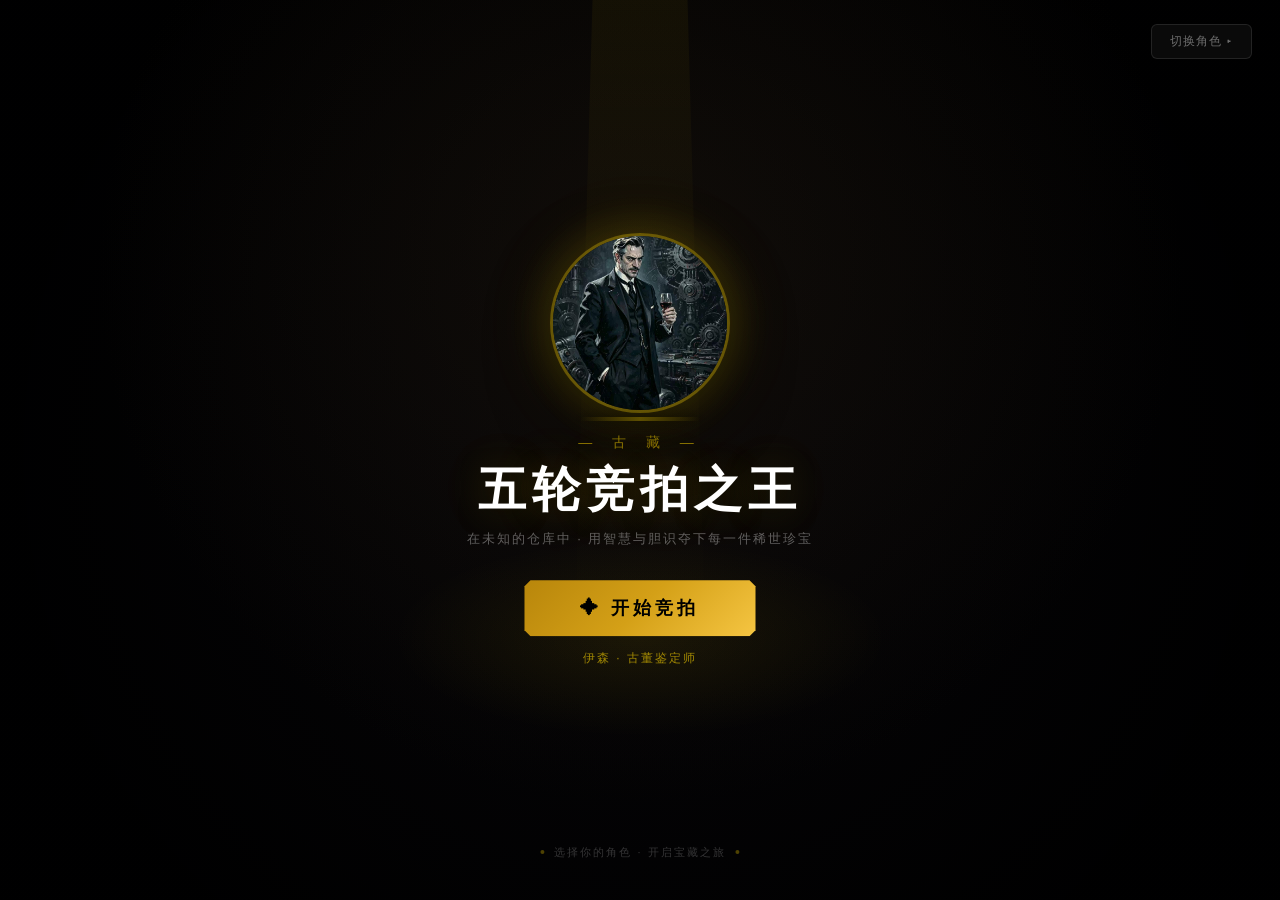
==== commit 87c2aa34: "feat: update auction king game page and add antique image resources - Update 33.html game main page " ====
--- a/33.html
+++ b/33.html
@@ -6,18 +6,21 @@
 <title>古藏 · 五轮竞拍之王</title>
 <style>
 *{margin:0;padding:0;box-sizing:border-box;-webkit-tap-highlight-color:transparent;}
-body{font-family:"PingFang SC","Microsoft YaHei",sans-serif;color:#fff;line-height:1.4;overflow:hidden;height:100vh;background:#0a0a0a;user-select:none}
-body::before{content:'';position:fixed;inset:0;z-index:0;background:url('./1.png')center/cover no-repeat;opacity:0.08;pointer-events:none}
-.game-wrapper{display:grid;grid-template-columns:1fr 1.3fr 1fr;gap:12px;padding:12px;height:100vh;max-width:1800px;margin:0 auto;position:relative;z-index:1}
-.glass-panel{background:rgba(255,255,255,0.03);border:1px solid #222;display:flex;flex-direction:column;overflow:hidden;border-radius:6px}
-.panel-header{padding:10px 14px;background:rgba(255,255,255,0.04);border-bottom:1px solid #2a2a2a;font-size:11px;color:#888;display:flex;justify-content:space-between;align-items:center;letter-spacing:1px}
+body{font-family:"PingFang SC","Microsoft YaHei",sans-serif;color:#fff;line-height:1.4;overflow:hidden;height:100vh;background:#050508;user-select:none}
+body::before{content:'';position:fixed;inset:0;z-index:0;background:radial-gradient(circle at center,rgba(40,50,70,0.3) 0%,rgba(0,0,0,0.8) 90%),linear-gradient(180deg,rgba(0,0,0,0.55) 0%,rgba(5,5,20,0.65) 50%,rgba(0,0,0,0.7) 100%),url('./1.png') center/cover no-repeat;filter:blur(5px) brightness(0.4) saturate(0.5);pointer-events:none}
+body::after{content:'';position:fixed;inset:0;z-index:0;background-image:linear-gradient(to right,rgba(255,255,255,0.025) 1px,transparent 1px),linear-gradient(to bottom,rgba(255,255,255,0.025) 1px,transparent 1px);background-size:42px 42px;pointer-events:none;opacity:0.5}
+.game-wrapper{display:grid;grid-template-columns:1fr 1.3fr 1fr;gap:16px;padding:16px;height:100vh;max-width:1800px;margin:0 auto;position:relative;z-index:1}
+.glass-panel{background:linear-gradient(180deg,rgba(25,30,40,0.8) 0%,rgba(10,15,20,0.9) 100%);border:1px solid rgba(255,255,255,0.1);border-top:1px solid rgba(255,255,255,0.18);border-left:1px solid rgba(255,255,255,0.06);display:flex;flex-direction:column;overflow:hidden;border-radius:8px;backdrop-filter:blur(12px);-webkit-backdrop-filter:blur(12px);box-shadow:0 10px 30px rgba(0,0,0,0.5),inset 0 1px 0 rgba(255,255,255,0.08),inset 0 0 20px rgba(0,0,0,0.4)}
+.panel-header{padding:12px 16px;background:linear-gradient(180deg,rgba(255,255,255,0.04) 0%,rgba(255,255,255,0.01) 100%);border-bottom:1px solid rgba(255,255,255,0.06);font-size:11px;color:#999;display:flex;justify-content:space-between;align-items:center;letter-spacing:1px;position:relative}
+.panel-header::before{content:'';position:absolute;top:0;left:0;width:16px;height:16px;border-top:2px solid rgba(0,162,255,0.25);border-left:2px solid rgba(0,162,255,0.25);pointer-events:none}
+.panel-header::after{content:'';position:absolute;bottom:0;left:14px;right:14px;height:1px;background:linear-gradient(90deg,transparent,rgba(0,162,255,0.15),rgba(255,215,0,0.1),transparent)}
 
 /* 玩家列表 */
-.player-card{padding:12px 14px;border-bottom:1px solid #111;display:flex;align-items:center;gap:10px;transition:0.3s}
+.player-card{padding:12px 16px;border-bottom:1px solid rgba(255,255,255,0.04);display:flex;align-items:center;gap:10px;transition:0.3s}
 .player-card.active{background:rgba(255,215,0,0.06);border-left:3px solid #ffd700}
 .player-card.winner-card{background:rgba(68,255,68,0.06);border-left:3px solid #44ff44}
 .player-card.loser-card{background:rgba(255,68,68,0.06);border-left:3px solid #ff4444}
-.avatar-frame{width:44px;height:44px;border:2px solid #444;flex-shrink:0;overflow:hidden;background:#111;border-radius:50%}
+.avatar-frame{width:44px;height:44px;border:2px solid rgba(255,255,255,0.15);flex-shrink:0;overflow:hidden;background:rgba(255,255,255,0.05);border-radius:50%}
 .avatar-frame img{width:100%;height:100%;object-fit:cover;display:block}
 .avatar-frame.active-frame{border-color:#ffd700;box-shadow:0 0 12px rgba(255,215,0,0.25)}
 .player-info{flex:1;min-width:0}
@@ -26,80 +29,81 @@
 .p-status{font-size:10px;color:#555;margin-top:2px}
 
 /* 中间竞拍区 */
-.main-arena{display:flex;flex-direction:column;gap:10px;overflow-y:auto;min-height:0}
+.main-arena{display:flex;flex-direction:column;gap:12px;overflow-y:auto;min-height:0}
 .main-arena::-webkit-scrollbar{width:4px}
 .main-arena::-webkit-scrollbar-track{background:transparent}
-.main-arena::-webkit-scrollbar-thumb{background:#333;border-radius:2px}
-.auction-top{background:#0c0e12;padding:16px 20px 12px;border:1px solid #2a2a2a;text-align:center;position:relative}
+.main-arena::-webkit-scrollbar-thumb{background:rgba(255,255,255,0.12);border-radius:2px}
+.auction-top{background:linear-gradient(180deg,rgba(25,30,40,0.8) 0%,rgba(10,15,20,0.9) 100%);padding:18px 20px 14px;border:1px solid rgba(255,255,255,0.1);border-top:1px solid rgba(255,255,255,0.18);text-align:center;position:relative;backdrop-filter:blur(12px);-webkit-backdrop-filter:blur(12px);box-shadow:0 6px 24px rgba(0,0,0,0.4),inset 0 1px 0 rgba(255,255,255,0.08)}
+.auction-top::after{content:'';position:absolute;bottom:0;left:20px;right:20px;height:1px;background:linear-gradient(90deg,transparent 0%,rgba(0,162,255,0.2) 20%,rgba(255,215,0,0.15) 50%,rgba(0,162,255,0.2) 80%,transparent 100%)}
 .round-badge{display:inline-flex;align-items:center;gap:8px;margin-bottom:6px}
 .round-num{background:#c0392b;font-size:10px;padding:3px 14px;font-weight:700;letter-spacing:2px;border-radius:2px}
 .round-rule{font-size:10px;color:#f39c12;letter-spacing:1px;background:rgba(243,156,18,0.1);padding:3px 10px;border-radius:2px;border:1px solid rgba(243,156,18,0.2)}
 .price-label{color:#666;font-size:11px;margin-top:4px}
-.top-price{font-size:44px;font-weight:900;font-family:'Arial Black';margin:2px 0;letter-spacing:1px}
+.top-price{font-size:44px;font-weight:900;font-family:'Arial Black';margin:2px 0;letter-spacing:1px;text-shadow:0 0 20px rgba(255,215,0,0.3),0 0 40px rgba(255,215,0,0.1),0 2px 10px rgba(0,0,0,0.5)}
 .top-price .currency{font-size:24px;color:#888}
 .bidder-name{font-size:11px;color:#f39c12;min-height:18px}
-#bid-logs{flex:1;overflow-y:auto;padding:10px 14px;font-size:12px;background:#080808;border:1px solid #1e1e1e;min-height:0;max-height:280px}
-.log-item{display:flex;justify-content:space-between;padding:7px 0;border-bottom:1px solid #111;animation:logSlide 0.3s ease-out}
+#bid-logs{flex:1;overflow-y:auto;padding:12px 16px;font-size:12px;background:linear-gradient(180deg,rgba(25,30,40,0.8) 0%,rgba(10,15,20,0.9) 100%);border:1px solid rgba(255,255,255,0.1);min-height:0;max-height:280px;backdrop-filter:blur(12px);-webkit-backdrop-filter:blur(12px);box-shadow:inset 0 2px 10px rgba(0,0,0,0.3)}
+.log-item{display:flex;justify-content:space-between;padding:7px 0;border-bottom:1px solid rgba(255,255,255,0.04);animation:logSlide 0.3s ease-out}
 @keyframes logSlide{from{opacity:0;transform:translateX(-10px)}to{opacity:1;transform:translateX(0)}}
 .log-item .name{color:#aaa}.log-item .bid{font-weight:600}
 .log-item.me .name{color:#ffd700}.log-item.me .bid{color:#ffd700}
 .log-item.top{background:rgba(255,215,0,0.04)}
 .log-item.top .name{color:#ffd700}.log-item.top .bid{color:#ffd700;font-size:14px}
-.log-system{color:#f39c12;background:rgba(243,156,18,0.06);padding:6px 10px;font-size:11px;border-left:2px solid #f39c12;margin-bottom:4px;animation:logSlide 0.4s ease-out}
-.log-skill{color:#00a2ff;background:rgba(0,162,255,0.08);padding:5px 10px;font-size:11px;border-left:3px solid #00a2ff;margin-bottom:4px;animation:logSlide 0.4s ease-out}
+.log-system{color:#f39c12;background:rgba(243,156,18,0.05);padding:6px 10px;font-size:11px;border-left:2px solid rgba(243,156,18,0.6);margin-bottom:4px;animation:logSlide 0.4s ease-out;border-radius:0 4px 4px 0}
+.log-skill{color:#00a2ff;background:rgba(0,162,255,0.06);padding:5px 10px;font-size:11px;border-left:3px solid rgba(0,162,255,0.6);margin-bottom:4px;animation:logSlide 0.4s ease-out;border-radius:0 4px 4px 0}
 
 /* 输入面板 */
-.bid-panel{background:#101010;padding:12px 14px;border-top:1px solid #222}
-.bid-input-row{display:flex;gap:8px;margin-bottom:8px}
+.bid-panel{background:linear-gradient(180deg,rgba(25,30,40,0.8) 0%,rgba(10,15,20,0.9) 100%);padding:14px 16px;border-top:1px solid rgba(255,255,255,0.08);backdrop-filter:blur(12px);-webkit-backdrop-filter:blur(12px);box-shadow:inset 0 1px 0 rgba(255,255,255,0.06)}
+.bid-input-row{display:flex;gap:10px;margin-bottom:10px}
 .bid-input-area{flex:1;position:relative}
-.bid-input-display{width:100%;padding:12px 14px;background:#0a0a0a;border:1px solid #333;color:#ffd700;font-size:18px;font-weight:700;font-family:'Arial Black';text-align:right;cursor:pointer;outline:none;transition:0.2s;letter-spacing:1px}
-.bid-input-display:focus,.bid-input-display:active{border-color:#ffd700;box-shadow:0 0 10px rgba(255,215,0,0.1)}
+.bid-input-display{width:100%;padding:12px 14px;background:linear-gradient(180deg,rgba(8,10,16,0.7) 0%,rgba(5,5,10,0.8) 100%);border:1px solid rgba(255,255,255,0.1);border-top:1px solid rgba(255,255,255,0.14);color:#ffd700;font-size:18px;font-weight:700;font-family:'Arial Black';text-align:right;cursor:pointer;outline:none;transition:0.2s;letter-spacing:1px;backdrop-filter:blur(8px);-webkit-backdrop-filter:blur(8px);box-shadow:inset 0 2px 8px rgba(0,0,0,0.3)}
+.bid-input-display:focus,.bid-input-display:active{border-color:#ffd700;box-shadow:0 0 10px rgba(255,215,0,0.15),0 0 20px rgba(255,215,0,0.05)}
 .bid-input-display::placeholder{color:#444;font-weight:400;font-size:13px}
 .quick-btns{display:flex;flex-direction:column;gap:5px}
-.quick-btn{padding:8px 4px;background:#1a1508;border:1px solid #665018;color:#ffd700;font-size:12px;font-weight:700;cursor:pointer;border-radius:3px;transition:0.15s;white-space:nowrap;width:58px;text-align:center}
-.quick-btn:hover,.quick-btn:active{background:#2a2008;border-color:#ffd700}
-.bid-actions{display:flex;gap:8px}
-.btn-confirm{flex:1;padding:14px;background:linear-gradient(135deg,#d4a017,#f5c542);color:#000;border:none;font-size:17px;font-weight:900;cursor:pointer;border-radius:4px;letter-spacing:3px;transition:0.2s;text-shadow:0 1px 0 rgba(255,255,255,0.2)}
-.btn-confirm:hover,.btn-confirm:active{transform:translateY(-1px);box-shadow:0 4px 20px rgba(212,160,23,0.4)}
+.quick-btn{padding:8px 4px;background:rgba(255,215,0,0.08);border:1px solid rgba(255,215,0,0.2);color:#ffd700;font-size:12px;font-weight:700;cursor:pointer;border-radius:3px;transition:0.15s;white-space:nowrap;width:58px;text-align:center;filter:drop-shadow(0 0 4px rgba(255,200,0,0.1))}
+.quick-btn:hover,.quick-btn:active{background:rgba(255,215,0,0.15);border-color:#ffd700;filter:drop-shadow(0 0 8px rgba(255,200,0,0.3))}
+.bid-actions{display:flex;gap:10px}
+.btn-confirm{flex:1;padding:14px;background:linear-gradient(135deg,#d4a017,#f5c542);color:#000;border:none;font-size:17px;font-weight:900;cursor:pointer;clip-path:polygon(4px 0,calc(100% - 4px) 0,100% 4px,100% calc(100% - 4px),calc(100% - 4px) 100%,4px 100%,0 calc(100% - 4px),0 4px);letter-spacing:3px;transition:0.2s;text-shadow:0 1px 0 rgba(255,255,255,0.2);filter:drop-shadow(0 0 8px rgba(255,200,0,0.35))}
+.btn-confirm:hover,.btn-confirm:active{transform:translateY(-1px);box-shadow:0 4px 20px rgba(212,160,23,0.5);filter:drop-shadow(0 0 12px rgba(255,200,0,0.4))}
 .btn-confirm:disabled{opacity:0.3;transform:none;box-shadow:none;cursor:not-allowed}
-.btn-pass{width:80px;padding:14px 0;background:transparent;border:1px solid #333;color:#666;font-size:13px;cursor:pointer;border-radius:4px;transition:0.2s;font-weight:600}
-.btn-pass:hover,.btn-pass:active{border-color:#555;color:#999}
+.btn-pass{width:80px;padding:14px 0;background:transparent;border:1px solid rgba(255,255,255,0.1);color:#888;font-size:13px;cursor:pointer;clip-path:polygon(4px 0,calc(100% - 4px) 0,100% 4px,100% calc(100% - 4px),calc(100% - 4px) 100%,4px 100%,0 calc(100% - 4px),0 4px);transition:0.2s;font-weight:600;backdrop-filter:blur(4px);-webkit-backdrop-filter:blur(4px)}
+.btn-pass:hover,.btn-pass:active{border-color:rgba(255,255,255,0.2);color:#bbb}
 
 /* 右侧仓库 - 技能扫描 */
-.inventory-zone{flex:1;padding:10px;display:flex;flex-direction:column;min-height:0}
-.wh-grid-6{display:grid;grid-template-columns:repeat(6,1fr);grid-auto-rows:1fr;gap:4px;background:#000;flex:1;padding:4px;border:1px solid #1e1e1e}
-.wh-cell{border:1px solid rgba(255,255,255,0.06);background:rgba(255,255,255,0.01);position:relative;display:flex;align-items:center;justify-content:center;transition:0.3s}
-.wh-cell.scan-active{border:1px solid #fff;outline:2px solid #00a2ff;outline-offset:-1px;background:rgba(0,162,255,0.2);z-index:5}
-.wh-cell.actuary-active{border:1px solid #2ecc71;outline:2px solid #2ecc71;outline-offset:-1px;background:rgba(46,204,113,0.2);z-index:6}
+.inventory-zone{flex:1;padding:12px;display:flex;flex-direction:column;min-height:0}
+.wh-grid-6{display:grid;grid-template-columns:repeat(6,1fr);grid-auto-rows:1fr;gap:4px;background:rgba(0,0,0,0.25);flex:1;padding:4px;border:1px solid rgba(255,255,255,0.05);backdrop-filter:blur(4px);-webkit-backdrop-filter:blur(4px)}
+.wh-cell{border:0 solid rgba(255,255,255,0.05);border-right:1px solid rgba(255,255,255,0.05);border-bottom:1px solid rgba(255,255,255,0.05);background:rgba(255,255,255,0.015);position:relative;display:flex;align-items:center;justify-content:center;transition:0.3s}
+.wh-cell.scan-active{border:1px solid #fff;outline:2px solid #00a2ff;outline-offset:-1px;background:rgba(0,162,255,0.15);z-index:5;box-shadow:0 0 8px rgba(0,162,255,0.4),0 0 20px rgba(0,162,255,0.15),inset 0 0 8px rgba(0,162,255,0.1)}
+.wh-cell.actuary-active{border:1px solid #2ecc71;outline:2px solid #2ecc71;outline-offset:-1px;background:rgba(46,204,113,0.15);z-index:6;box-shadow:0 0 8px rgba(46,204,113,0.4),0 0 20px rgba(46,204,113,0.15),inset 0 0 8px rgba(46,204,113,0.1)}
 
 /* 自定义数字键盘 - 左侧浮动面板 */
 .numpad-overlay{position:fixed;bottom:100px;left:12px;z-index:998;display:none;transform:none;pointer-events:none}
 .numpad-overlay.show{display:block;pointer-events:auto}
-.numpad{background:rgba(18,18,20,0.96);border:1px solid #333;border-radius:10px;padding:14px;width:260px;box-shadow:0 12px 40px rgba(0,0,0,0.7);backdrop-filter:blur(12px)}
-.numpad-display{background:#0a0a0c;border:1px solid #2a2a2a;border-radius:8px;padding:10px 12px;margin-bottom:10px;text-align:right;font-size:22px;font-weight:900;font-family:'Arial Black';color:#ffd700;min-height:44px;letter-spacing:1px;overflow:hidden}
+.numpad{background:linear-gradient(180deg,rgba(25,30,40,0.8) 0%,rgba(10,15,20,0.9) 100%);border:1px solid rgba(255,255,255,0.1);border-top:1px solid rgba(255,255,255,0.18);border-radius:10px;padding:14px;width:260px;box-shadow:0 12px 40px rgba(0,0,0,0.6),inset 0 1px 0 rgba(255,255,255,0.08),inset 0 0 15px rgba(0,0,0,0.3);backdrop-filter:blur(12px);-webkit-backdrop-filter:blur(12px)}
+.numpad-display{background:linear-gradient(180deg,rgba(8,10,16,0.7) 0%,rgba(5,5,10,0.8) 100%);border:1px solid rgba(255,255,255,0.08);border-radius:8px;padding:10px 12px;margin-bottom:10px;text-align:right;font-size:22px;font-weight:900;font-family:'Arial Black';color:#ffd700;min-height:44px;letter-spacing:1px;overflow:hidden;backdrop-filter:blur(8px);-webkit-backdrop-filter:blur(8px);box-shadow:inset 0 2px 6px rgba(0,0,0,0.3)}
 .numpad-display .hint{color:#444;font-weight:400;font-size:12px}
 .numpad-grid{display:grid;grid-template-columns:repeat(4,1fr);gap:5px;margin-bottom:8px}
-.numpad-key{padding:11px 0;background:#1a1a1e;border:1px solid #2a2a2a;color:#fff;font-size:16px;font-weight:700;cursor:pointer;border-radius:6px;transition:0.1s;text-align:center}
-.numpad-key:hover,.numpad-key:active{background:#2a2a2e;border-color:#555}
+.numpad-key{padding:11px 0;background:rgba(255,255,255,0.06);border:1px solid rgba(255,255,255,0.08);color:#fff;font-size:16px;font-weight:700;cursor:pointer;border-radius:4px;transition:0.1s;text-align:center}
+.numpad-key:hover,.numpad-key:active{background:rgba(255,255,255,0.1);border-color:rgba(255,255,255,0.2)}
 .numpad-key.key-clear{color:#e74c3c}
-.numpad-key.key-confirm{background:linear-gradient(135deg,#d4a017,#f5c542);color:#000;border:none;font-size:15px;font-weight:900}
-.numpad-key.key-confirm:hover,.numpad-key.key-confirm:active{background:linear-gradient(135deg,#e6b422,#ffd700)}
+.numpad-key.key-confirm{background:linear-gradient(135deg,#d4a017,#f5c542);color:#000;border:none;font-size:15px;font-weight:900;filter:drop-shadow(0 0 6px rgba(255,200,0,0.3));clip-path:polygon(4px 0,calc(100% - 4px) 0,100% 4px,100% calc(100% - 4px),calc(100% - 4px) 100%,4px 100%,0 calc(100% - 4px),0 4px)}
+.numpad-key.key-confirm:hover,.numpad-key.key-confirm:active{background:linear-gradient(135deg,#e6b422,#ffd700);filter:drop-shadow(0 0 10px rgba(255,200,0,0.35))}
 .numpad-quick-row{display:flex;gap:5px}
-.numpad-quick{flex:1;padding:9px 0;background:#1a1508;border:1px solid #665018;color:#ffd700;font-size:12px;font-weight:700;cursor:pointer;border-radius:6px;transition:0.15s;text-align:center}
-.numpad-quick:hover,.numpad-quick:active{background:#2a2008;border-color:#ffd700}
-.numpad-close{position:absolute;top:-8px;right:-8px;width:28px;height:28px;background:rgba(255,255,255,0.08);border:1px solid #444;border-radius:50%;color:#aaa;font-size:14px;cursor:pointer;display:flex;align-items:center;justify-content:center;transition:0.2s;z-index:999}
+.numpad-quick{flex:1;padding:9px 0;background:rgba(255,215,0,0.08);border:1px solid rgba(255,215,0,0.2);color:#ffd700;font-size:12px;font-weight:700;cursor:pointer;border-radius:4px;transition:0.15s;text-align:center}
+.numpad-quick:hover,.numpad-quick:active{background:rgba(255,215,0,0.15);border-color:#ffd700}
+.numpad-close{position:absolute;top:-8px;right:-8px;width:28px;height:28px;background:rgba(255,255,255,0.06);border:1px solid rgba(255,255,255,0.12);border-radius:50%;color:#aaa;font-size:14px;cursor:pointer;display:flex;align-items:center;justify-content:center;transition:0.2s;z-index:999;backdrop-filter:blur(6px);-webkit-backdrop-filter:blur(6px)}
 .numpad-close:hover{color:#fff;border-color:#888}
 
 /* 结算弹窗 */
-.modal{position:fixed;inset:0;z-index:999;display:none;background:rgba(0,0,0,0.8) url('./1.png') center/cover no-repeat;backdrop-filter:blur(8px)}
+.modal{position:fixed;inset:0;z-index:999;display:none;background:rgba(0,0,0,0.55) url('./1.png') center/cover no-repeat;backdrop-filter:blur(10px);-webkit-backdrop-filter:blur(10px)}
 .modal.show{display:block}
 .settle-row{display:flex;align-items:center;justify-content:center;height:100%;padding:0 4%;gap:40px}
 .settle-left{flex:0 0 260px;text-align:center;animation:settleFade 0.8s ease-out}
 .settle-left .info-val{font-size:32px;font-weight:900;font-family:'Arial Black';margin:6px 0 12px}
 @keyframes settleFade{from{opacity:0;transform:translateY(30px)}to{opacity:1;transform:translateY(0)}}
-.settle-center{flex:0 0 420px;background:rgba(12,12,16,0.95);border:1px solid rgba(255,255,255,0.06);padding:16px 20px;backdrop-filter:blur(10px);border-radius:8px;animation:settleFade 0.8s ease-out 0.2s both}
+.settle-center{flex:0 0 420px;background:linear-gradient(180deg,rgba(25,30,40,0.8) 0%,rgba(10,15,20,0.9) 100%);border:1px solid rgba(255,255,255,0.1);border-top:1px solid rgba(255,255,255,0.18);padding:18px 22px;backdrop-filter:blur(12px);-webkit-backdrop-filter:blur(12px);border-radius:8px;box-shadow:0 8px 28px rgba(0,0,0,0.5),inset 0 1px 0 rgba(255,255,255,0.08);animation:settleFade 0.8s ease-out 0.2s both}
 .wh-grid-settle{display:grid;grid-template-columns:repeat(5,1fr);gap:5px;margin:10px 0}
-.settle-cell{aspect-ratio:1/1;background:rgba(255,255,255,0.02);border:1px solid rgba(255,255,255,0.05);display:flex;align-items:center;justify-content:center;position:relative;overflow:hidden;border-radius:4px}
+.settle-cell{aspect-ratio:1/1;background:rgba(255,255,255,0.02);border:1px solid rgba(255,255,255,0.04);display:flex;align-items:center;justify-content:center;position:relative;overflow:hidden;border-radius:4px;backdrop-filter:blur(4px);-webkit-backdrop-filter:blur(4px)}
 .settle-cell img{width:78%;height:78%;object-fit:contain;display:none;position:relative;z-index:2}
 .settle-cell.revealed img{display:block;animation:itemPop 0.5s cubic-bezier(0.34,1.56,0.64,1)}
 @keyframes itemPop{0%{transform:scale(0) rotate(-15deg);opacity:0}60%{transform:scale(1.12) rotate(3deg)}100%{transform:scale(1) rotate(0);opacity:1}}
@@ -121,19 +125,155 @@
 /* 滚动条 */
 #bid-logs::-webkit-scrollbar{width:3px}
 #bid-logs::-webkit-scrollbar-track{background:transparent}
-#bid-logs::-webkit-scrollbar-thumb{background:#333;border-radius:2px}
+#bid-logs::-webkit-scrollbar-thumb{background:rgba(255,255,255,0.15);border-radius:2px}
+
+/* 平板适配 */
+@media(max-width:1200px) and (min-width:901px){
+.game-wrapper{grid-template-columns:1fr 1.2fr 1fr;gap:10px;padding:10px}
+.top-price{font-size:36px}
+.char-card{width:180px;height:320px}
+.char-card .char-img-wrap{width:140px;height:140px}
+}
 
 /* 手机响应 */
 @media(max-width:900px){
-.game-wrapper{grid-template-columns:1fr;height:auto;min-height:100vh;gap:8px;padding:8px}
-.glass-panel{max-height:50vh}
+body{overflow:auto;height:auto}
+body::before{position:fixed}
+body::after{position:fixed}
+.game-wrapper{grid-template-columns:1fr;height:auto;min-height:100vh;gap:8px;padding:8px;overflow:visible}
+.glass-panel{max-height:none;overflow:visible}
+.main-arena{min-height:auto;overflow:visible}
+.panel-header{padding:10px 12px;font-size:10px;flex-wrap:wrap;gap:4px}
+.player-card{padding:8px 10px;gap:8px}
+.avatar-frame{width:36px;height:36px}
+.player-name{font-size:12px}
+.p-money{font-size:11px}
+.p-status{font-size:9px}
+.item-bar{flex-wrap:wrap}
+.item-slot{width:30px;height:30px}
+.item-slot .slot-icon{font-size:14px}
+.shop-entry{padding:3px 8px;font-size:10px}
+.map-entry{padding:3px 8px;font-size:10px}
+.auction-top{padding:12px 14px 10px}
+.top-price{font-size:32px}
+.top-price .currency{font-size:18px}
+.price-label{font-size:10px}
+.bidder-name{font-size:10px}
+#bid-logs{max-height:200px;padding:8px 12px;font-size:11px}
+.bid-panel{padding:10px 12px}
+.bid-input-display{padding:10px 12px;font-size:16px}
+.quick-btn{padding:6px 3px;font-size:11px;width:50px}
+.btn-confirm{padding:12px;font-size:15px;letter-spacing:2px}
+.btn-pass{width:68px;padding:12px 0;font-size:12px}
+.wh-grid-6{grid-template-columns:repeat(5,1fr);gap:3px;padding:3px}
+.inventory-zone{padding:8px}
+.round-badge{gap:6px}
+.round-num{padding:2px 10px;font-size:9px}
 .map-home-layout{width:100%;height:100vh}
 .map-home-right{width:96%;padding:0 0 16px}
 .map-track-container{height:160px}
+.map-card{width:120px;height:160px}
+.map-card .map-emoji{font-size:40px}
+.map-card .map-name{font-size:13px}
 .map-title-main{font-size:20px;letter-spacing:3px}
 .map-start-btn{padding:10px 32px;font-size:14px}
+.map-skip-btn{padding:8px 24px;font-size:12px}
+.map-result .result-name{font-size:16px}
+.map-result .result-tag{font-size:10px;padding:3px 12px}
 .numpad-overlay{left:50%;top:auto;bottom:8px;transform:translateX(-50%)}
-.numpad{width:300px}
+.numpad{width:min(300px,calc(100vw - 24px));padding:10px}
+.numpad-display{font-size:18px;padding:8px 10px;min-height:38px}
+.numpad-key{padding:9px 0;font-size:14px}
+.numpad-quick{padding:7px 0;font-size:11px}
+.char-select-btn{bottom:16px;right:16px;width:52px;height:52px}
+.char-select-btn img{width:30px;height:30px}
+.char-track-container{height:340px}
+.char-white-frame{width:180px;height:320px}
+.char-card{width:160px;height:300px}
+.char-card .char-img-wrap{width:130px;height:130px}
+.char-title-main{font-size:20px;letter-spacing:3px}
+.char-home-content{padding:0 0 20px}
+.start-title{font-size:32px;letter-spacing:3px}
+.start-subtitle-top{font-size:12px;letter-spacing:5px}
+.start-character-img{width:140px;height:140px}
+.start-btn-main{padding:14px 40px;font-size:16px}
+.start-tagline{font-size:11px;padding:0 20px}
+.start-char-grid{grid-template-columns:repeat(3,1fr);gap:8px}
+.start-char-option{padding:10px 6px}
+.start-char-option img{width:52px;height:52px}
+.start-char-change{top:16px;right:16px;padding:6px 14px;font-size:11px}
+.start-bottom-hint{bottom:24px;font-size:10px}
+.shop-panel{width:95%;max-width:480px;padding:18px 16px}
+.shop-title{font-size:18px}
+.shop-balance .bal-val{font-size:20px}
+.shop-item{padding:10px 12px;gap:10px}
+.shop-item-icon{width:40px;height:40px;font-size:24px}
+.shop-item-name{font-size:13px}
+.shop-item-desc{font-size:10px}
+.shop-item-price{font-size:12px}
+.shop-buy-btn{padding:6px 14px;font-size:12px}
+.shop-inv-slots{flex-wrap:wrap}
+.shop-inv-slot{width:36px;height:36px;font-size:16px}
+.confirm-box{width:min(320px,calc(100vw - 32px));padding:20px 22px}
+.confirm-icon{font-size:32px}
+.confirm-title{font-size:14px}
+.confirm-desc{font-size:11px}
+.confirm-yes,.confirm-no{padding:8px 22px;font-size:13px}
+.settle-row{flex-direction:column;gap:16px;padding:16px 12px;overflow-y:auto;max-height:100vh;align-items:stretch}
+.settle-left{flex:none;text-align:center}
+.settle-left #settleTitle{font-size:28px!important}
+.settle-left .info-val{font-size:26px}
+.settle-center{flex:none;width:100%;max-width:420px;margin:0 auto}
+.settle-right{flex:none}
+.settle-right img{width:160px}
+#settleGrid{grid-template-columns:repeat(5,1fr)}
+}
+
+@media(max-width:480px){
+.game-wrapper{padding:6px;gap:6px}
+.top-price{font-size:28px}
+.top-price .currency{font-size:16px}
+#bid-logs{max-height:160px}
+.bid-input-display{font-size:14px;padding:8px 10px}
+.quick-btn{padding:5px 2px;font-size:10px;width:44px}
+.btn-confirm{padding:10px;font-size:14px}
+.btn-pass{width:60px;padding:10px 0;font-size:11px}
+.wh-grid-6{grid-template-columns:repeat(4,1fr)}
+.player-card{padding:6px 8px;gap:6px}
+.avatar-frame{width:32px;height:32px}
+.player-name{font-size:11px}
+.p-money{font-size:10px}
+.p-status{font-size:9px}
+.start-title{font-size:26px;letter-spacing:2px}
+.start-character-img{width:120px;height:120px}
+.start-btn-main{padding:12px 32px;font-size:14px}
+.start-char-option{padding:8px 4px}
+.start-char-option img{width:44px;height:44px}
+.start-char-option-name{font-size:11px}
+.start-char-option-title{font-size:9px}
+.char-card{width:140px;height:280px}
+.char-card .char-img-wrap{width:110px;height:110px}
+.char-card .char-name{font-size:16px}
+.char-card .char-desc{font-size:10px}
+.char-white-frame{width:160px;height:260px}
+.char-track-container{height:300px}
+.map-card{width:110px;height:150px}
+.map-card .map-emoji{font-size:36px}
+.map-card .map-name{font-size:12px}
+.map-card .map-desc{font-size:9px}
+.settle-left .info-val{font-size:24px}
+.profit-number{font-size:28px}
+.profit-win,.profit-lose{font-size:24px}
+.settle-center{padding:14px 16px}
+.wh-grid-settle{grid-template-columns:repeat(4,1fr);gap:4px}
+.settle-left{flex:0 0 auto}
+.settle-right{flex:0 0 auto}
+.settle-right img{width:140px}
+.settle-row{padding:12px 8px;gap:12px}
+.settle-left #settleTitle{font-size:22px!important}
+.settle-left .info-val{font-size:22px}
+.settle-center{padding:10px 12px}
+#settleGrid{grid-template-columns:repeat(4,1fr)}
 }
 
 
@@ -142,11 +282,11 @@
 .price-flash{animation:priceFlash 0.3s ease 3}
 
 /* 仓库地图入口 */
-.map-entry{cursor:pointer;display:inline-flex;align-items:center;gap:4px;padding:4px 10px;background:rgba(255,215,0,0.08);border:1px solid rgba(255,215,0,0.2);border-radius:4px;font-size:11px;color:#ffd700;transition:0.2s;white-space:nowrap}
-.map-entry:hover,.map-entry:active{background:rgba(255,215,0,0.15);border-color:#ffd700}
+.map-entry{cursor:pointer;display:inline-flex;align-items:center;gap:4px;padding:4px 10px;background:rgba(255,215,0,0.08);border:1px solid rgba(255,215,0,0.2);border-radius:4px;font-size:11px;color:#ffd700;transition:0.2s;white-space:nowrap;filter:drop-shadow(0 0 4px rgba(255,200,0,0.1))}
+.map-entry:hover,.map-entry:active{background:rgba(255,215,0,0.15);border-color:#ffd700;filter:drop-shadow(0 0 8px rgba(255,200,0,0.25))}
 
 /* 地图抽取遮罩 */
-.map-overlay{position:fixed;inset:0;z-index:999;display:none;background:rgba(0,0,0,0.7);justify-content:center;align-items:center;flex-direction:column;padding:0}
+.map-overlay{position:fixed;inset:0;z-index:999;display:none;background:rgba(0,0,0,0.5);justify-content:center;align-items:center;flex-direction:column;padding:0;backdrop-filter:blur(6px);-webkit-backdrop-filter:blur(6px)}
 .map-overlay.show{display:flex}
 .map-home-layout{position:relative;width:100%;height:100vh}
 .map-home-left{position:absolute;inset:0;z-index:0;overflow:hidden}
@@ -156,16 +296,16 @@
 .map-home-left .map-img-badge{position:absolute;top:14px;left:14px;display:flex;align-items:center;gap:6px;padding:6px 14px;background:rgba(0,0,0,0.55);border:1px solid rgba(255,215,0,0.25);border-radius:20px;backdrop-filter:blur(8px);font-size:12px;color:#ffd700;letter-spacing:1px;font-weight:600;pointer-events:none;z-index:2}
 .map-home-left .map-img-badge .badge-dot{width:6px;height:6px;border-radius:50%;background:#ffd700;box-shadow:0 0 8px rgba(255,215,0,0.6)}
 .map-home-right{position:absolute;bottom:0;left:50%;transform:translateX(-50%);z-index:2;width:92%;max-width:900px;display:flex;flex-direction:column;gap:10px;padding:0 0 28px;align-items:center}
-.map-title-section{text-align:center;padding:10px 20px 6px;pointer-events:none;background:rgba(0,0,0,0.3);backdrop-filter:blur(6px);border-radius:10px 10px 0 0}
+.map-title-section{text-align:center;padding:10px 20px 6px;pointer-events:none;background:rgba(0,0,0,0.25);backdrop-filter:blur(8px);-webkit-backdrop-filter:blur(8px);border-radius:10px 10px 0 0}
 .map-title-main{font-size:26px;font-weight:900;letter-spacing:5px;color:#fff;text-shadow:0 0 30px rgba(255,215,0,0.25),0 4px 20px rgba(0,0,0,0.6)}
 .map-title-sub{font-size:11px;color:rgba(255,255,255,0.45);letter-spacing:2px;margin-top:6px;text-shadow:0 2px 10px rgba(0,0,0,0.5)}
-.map-track-container{position:relative;width:100%;height:200px;overflow:hidden;border:1px solid rgba(255,255,255,0.1);border-radius:12px;background:rgba(0,0,0,0.4);backdrop-filter:blur(8px)}
+.map-track-container{position:relative;width:100%;height:200px;overflow:hidden;border:1px solid rgba(255,255,255,0.1);border-radius:12px;background:rgba(0,0,0,0.3);backdrop-filter:blur(10px);-webkit-backdrop-filter:blur(10px)}
 .white-frame{position:absolute;top:50%;left:50%;transform:translate(-50%,-50%);width:160px;height:190px;border:2px solid rgba(255,255,255,0.9);border-radius:10px;z-index:10;box-shadow:0 0 24px rgba(255,255,255,0.2),inset 0 0 20px rgba(255,255,255,0.05);pointer-events:none}
 .white-frame::before{content:'';position:absolute;left:0;right:0;top:0;height:20px;background:linear-gradient(to bottom,rgba(0,0,0,0.6),transparent);border-radius:8px 8px 0 0;pointer-events:none}
 .white-frame::after{content:'';position:absolute;left:0;right:0;bottom:0;height:20px;background:linear-gradient(to top,rgba(0,0,0,0.6),transparent);border-radius:0 0 8px 8px;pointer-events:none}
 .white-frame .frame-label{position:absolute;bottom:8px;left:50%;transform:translateX(-50%);font-size:10px;color:rgba(255,255,255,0.8);letter-spacing:2px;background:rgba(0,0,0,0.5);padding:3px 10px;border-radius:10px;white-space:nowrap;border:1px solid rgba(255,255,255,0.15)}
 .map-track{display:flex;gap:12px;padding:20px 0;position:absolute;left:0;top:0;height:100%;align-items:center;will-change:transform}
-.map-card{flex-shrink:0;width:140px;height:185px;border-radius:10px;display:flex;flex-direction:column;align-items:center;justify-content:center;gap:8px;border:2px solid rgba(255,255,255,0.08);background:rgba(255,255,255,0.04);transition:0.2s;position:relative;overflow:hidden;backdrop-filter:blur(4px)}
+.map-card{flex-shrink:0;width:140px;height:185px;border-radius:10px;display:flex;flex-direction:column;align-items:center;justify-content:center;gap:8px;border:2px solid rgba(255,255,255,0.08);background:rgba(255,255,255,0.05);transition:0.2s;position:relative;overflow:hidden;backdrop-filter:blur(6px);-webkit-backdrop-filter:blur(6px)}
 .map-card::before{content:'';position:absolute;inset:0;opacity:0.15;border-radius:12px}
 .map-card .map-emoji{font-size:52px;line-height:1;filter:drop-shadow(0 4px 12px rgba(0,0,0,0.5));position:relative;z-index:1}
 .map-card .map-name{font-size:15px;font-weight:700;letter-spacing:2px;color:#fff;position:relative;z-index:1;text-shadow:0 2px 10px rgba(0,0,0,0.4)}
@@ -181,10 +321,10 @@
 .map-track-shadow-left{position:absolute;left:0;top:0;bottom:0;width:50px;z-index:8;background:linear-gradient(to right,rgba(0,0,0,0.7),transparent);pointer-events:none}
 .map-track-shadow-right{position:absolute;right:0;top:0;bottom:0;width:50px;z-index:8;background:linear-gradient(to left,rgba(0,0,0,0.7),transparent);pointer-events:none}
 .map-controls{display:flex;flex-direction:column;align-items:center;gap:10px;padding:4px 0 0}
-.map-start-btn{padding:12px 48px;background:linear-gradient(135deg,#d4a017,#f5c542);color:#000;border:none;font-size:16px;font-weight:900;cursor:pointer;border-radius:8px;letter-spacing:3px;transition:0.2s;font-family:inherit;box-shadow:0 4px 24px rgba(212,160,23,0.35)}
-.map-start-btn:hover,.map-start-btn:active{transform:translateY(-2px);box-shadow:0 8px 40px rgba(212,160,23,0.5)}
+.map-start-btn{padding:12px 48px;background:linear-gradient(135deg,#d4a017,#f5c542);color:#000;border:none;font-size:16px;font-weight:900;cursor:pointer;clip-path:polygon(4px 0,calc(100% - 4px) 0,100% 4px,100% calc(100% - 4px),calc(100% - 4px) 100%,4px 100%,0 calc(100% - 4px),0 4px);letter-spacing:3px;transition:0.2s;font-family:inherit;box-shadow:0 4px 24px rgba(212,160,23,0.35);filter:drop-shadow(0 0 8px rgba(255,200,0,0.25))}
+.map-start-btn:hover,.map-start-btn:active{transform:translateY(-2px);box-shadow:0 8px 40px rgba(212,160,23,0.5);filter:drop-shadow(0 0 14px rgba(255,200,0,0.4))}
 .map-start-btn:disabled{opacity:0.4;transform:none;box-shadow:none;cursor:not-allowed}
-.map-result{text-align:center;opacity:0;transition:0.6s;padding:10px 24px;border-radius:10px;background:rgba(0,0,0,0.5);backdrop-filter:blur(10px);border:1px solid rgba(255,215,0,0.25);min-width:260px}
+.map-result{text-align:center;opacity:0;transition:0.6s;padding:10px 24px;border-radius:10px;background:rgba(0,0,0,0.35);backdrop-filter:blur(12px);-webkit-backdrop-filter:blur(12px);border:1px solid rgba(255,215,0,0.25);min-width:260px}
 .map-result.show{opacity:1}
 .map-result .result-emoji{font-size:36px;display:block;margin-bottom:4px}
 .map-result .result-name{font-size:20px;font-weight:900;color:#ffd700;letter-spacing:3px;text-shadow:0 0 20px rgba(255,215,0,0.3)}
@@ -192,6 +332,8 @@
 .map-result .result-tag{display:inline-block;margin-top:8px;padding:4px 16px;background:rgba(255,215,0,0.12);border:1px solid rgba(255,215,0,0.3);border-radius:20px;font-size:11px;color:#ffd700;letter-spacing:2px}
 .map-close-btn{padding:8px 28px;background:rgba(255,255,255,0.05);border:1px solid rgba(255,255,255,0.15);color:rgba(255,255,255,0.6);font-size:13px;cursor:pointer;border-radius:6px;transition:0.2s;font-family:inherit;letter-spacing:1px}
 .map-close-btn:hover,.map-close-btn:active{border-color:rgba(255,255,255,0.3);color:#fff}
+.map-skip-btn{padding:10px 36px;background:linear-gradient(135deg,rgba(0,162,255,0.25),rgba(0,100,200,0.35));border:1px solid rgba(0,162,255,0.4);color:#00a2ff;font-size:14px;font-weight:700;cursor:pointer;clip-path:polygon(4px 0,calc(100% - 4px) 0,100% 4px,100% calc(100% - 4px),calc(100% - 4px) 100%,4px 100%,0 calc(100% - 4px),0 4px);transition:0.2s;font-family:inherit;letter-spacing:2px;filter:drop-shadow(0 0 6px rgba(0,162,255,0.2))}
+.map-skip-btn:hover,.map-skip-btn:active{transform:translateY(-2px);background:linear-gradient(135deg,rgba(0,162,255,0.35),rgba(0,100,200,0.5));border-color:#00a2ff;filter:drop-shadow(0 0 12px rgba(0,162,255,0.35))}
 .map-close-top{position:absolute;top:20px;right:20px;z-index:10;width:44px;height:44px;background:rgba(0,0,0,0.5);border:1px solid rgba(255,255,255,0.2);border-radius:50%;color:rgba(255,255,255,0.7);font-size:20px;cursor:pointer;display:flex;align-items:center;justify-content:center;transition:0.2s;backdrop-filter:blur(8px)}
 .map-close-top:hover{background:rgba(0,0,0,0.7);border-color:rgba(255,255,255,0.4);color:#fff}
 
@@ -203,7 +345,7 @@
 @keyframes charBtnPulse{0%,100%{opacity:0.3;transform:scale(1)}50%{opacity:0.7;transform:scale(1.08)}}
 
 /* 角色选择遮罩 */
-.char-overlay{position:fixed;inset:0;z-index:1000;display:none;background:rgba(0,0,0,0.85);justify-content:center;align-items:center;flex-direction:column;backdrop-filter:blur(6px)}
+.char-overlay{position:fixed;inset:0;z-index:1000;display:none;background:rgba(0,0,0,0.6);justify-content:center;align-items:center;flex-direction:column;backdrop-filter:blur(8px);-webkit-backdrop-filter:blur(8px)}
 .char-overlay.show{display:flex}
 .char-home-layout{position:relative;width:100%;height:100vh;overflow:hidden}
 .char-home-bg{position:absolute;inset:0;z-index:0}
@@ -213,12 +355,12 @@
 .char-close-top{position:absolute;top:20px;right:20px;z-index:10;width:44px;height:44px;background:rgba(0,0,0,0.5);border:1px solid rgba(255,255,255,0.2);border-radius:50%;color:rgba(255,255,255,0.7);font-size:20px;cursor:pointer;display:flex;align-items:center;justify-content:center;transition:0.2s;backdrop-filter:blur(8px)}
 .char-close-top:hover{background:rgba(0,0,0,0.7);border-color:rgba(255,255,255,0.4);color:#fff}
 .char-home-content{position:absolute;bottom:0;left:50%;transform:translateX(-50%);z-index:2;width:96%;max-width:1000px;display:flex;flex-direction:column;gap:12px;padding:0 0 28px;align-items:center}
-.char-title-section{text-align:center;padding:14px 24px 8px;pointer-events:none;background:rgba(0,0,0,0.4);backdrop-filter:blur(8px);border-radius:12px 12px 0 0}
+.char-title-section{text-align:center;padding:14px 24px 8px;pointer-events:none;background:rgba(0,0,0,0.3);backdrop-filter:blur(10px);-webkit-backdrop-filter:blur(10px);border-radius:12px 12px 0 0}
 .char-title-main{font-size:26px;font-weight:900;letter-spacing:5px;color:#ffd700;text-shadow:0 0 30px rgba(255,215,0,0.3),0 4px 20px rgba(0,0,0,0.6)}
 .char-title-sub{font-size:11px;color:rgba(255,255,255,0.45);letter-spacing:2px;margin-top:6px;text-shadow:0 2px 10px rgba(0,0,0,0.5)}
 
 /* 角色卡片轨道 */
-.char-track-container{position:relative;width:100%;height:380px;overflow:hidden;border:1px solid rgba(255,215,0,0.15);border-radius:14px;background:rgba(0,0,0,0.5);backdrop-filter:blur(10px)}
+.char-track-container{position:relative;width:100%;height:380px;overflow:hidden;border:1px solid rgba(255,215,0,0.15);border-radius:14px;background:rgba(0,0,0,0.35);backdrop-filter:blur(12px);-webkit-backdrop-filter:blur(12px)}
 .char-white-frame{position:absolute;top:50%;left:50%;transform:translate(-50%,-50%);width:220px;height:360px;border:2px solid rgba(255,215,0,0.7);border-radius:12px;z-index:10;box-shadow:0 0 30px rgba(255,215,0,0.15),inset 0 0 24px rgba(255,215,0,0.03);pointer-events:none;transition:border-color 0.3s,box-shadow 0.3s}
 .char-white-frame::before{content:'';position:absolute;left:0;right:0;top:0;height:24px;background:linear-gradient(to bottom,rgba(0,0,0,0.5),transparent);border-radius:10px 10px 0 0;pointer-events:none}
 .char-white-frame::after{content:'';position:absolute;left:0;right:0;bottom:0;height:24px;background:linear-gradient(to top,rgba(0,0,0,0.5),transparent);border-radius:0 0 10px 10px;pointer-events:none}
@@ -228,7 +370,7 @@
 .char-track{display:flex;gap:24px;padding:10px 0;position:absolute;left:0;top:0;height:100%;align-items:center;will-change:transform;transition:none}
 
 /* 角色卡片 */
-.char-card{flex-shrink:0;width:200px;height:340px;border-radius:12px;display:flex;flex-direction:column;align-items:center;border:2px solid rgba(255,255,255,0.08);background:rgba(255,255,255,0.04);transition:0.3s;position:relative;overflow:hidden;backdrop-filter:blur(4px)}
+.char-card{flex-shrink:0;width:200px;height:340px;border-radius:12px;display:flex;flex-direction:column;align-items:center;border:2px solid rgba(255,255,255,0.08);background:rgba(255,255,255,0.05);transition:0.3s;position:relative;overflow:hidden;backdrop-filter:blur(6px);-webkit-backdrop-filter:blur(6px)}
 .char-card::before{content:'';position:absolute;inset:0;opacity:0.12;border-radius:14px;pointer-events:none}
 .char-card .char-img-wrap{width:160px;height:160px;margin-top:16px;border-radius:50%;overflow:hidden;border:3px solid rgba(255,255,255,0.15);position:relative;z-index:1;transition:0.3s;flex-shrink:0}
 .char-card .char-img-wrap img{width:100%;height:100%;object-fit:cover;display:block}
@@ -255,24 +397,14 @@
 .char-card.char-auction{border-color:rgba(180,40,40,0.25)}
 
 .char-controls{display:flex;flex-direction:column;align-items:center;gap:10px;padding:4px 0 0}
-.char-confirm-btn{padding:12px 48px;background:linear-gradient(135deg,#d4a017,#f5c542);color:#000;border:none;font-size:16px;font-weight:900;cursor:pointer;border-radius:8px;letter-spacing:3px;transition:0.2s;font-family:inherit;box-shadow:0 4px 24px rgba(212,160,23,0.35)}
-.char-confirm-btn:hover,.char-confirm-btn:active{transform:translateY(-2px);box-shadow:0 8px 40px rgba(212,160,23,0.5)}
+.char-confirm-btn{padding:12px 48px;background:linear-gradient(135deg,#d4a017,#f5c542);color:#000;border:none;font-size:16px;font-weight:900;cursor:pointer;clip-path:polygon(4px 0,calc(100% - 4px) 0,100% 4px,100% calc(100% - 4px),calc(100% - 4px) 100%,4px 100%,0 calc(100% - 4px),0 4px);letter-spacing:3px;transition:0.2s;font-family:inherit;box-shadow:0 4px 24px rgba(212,160,23,0.35);filter:drop-shadow(0 0 8px rgba(255,200,0,0.25))}
+.char-confirm-btn:hover,.char-confirm-btn:active{transform:translateY(-2px);box-shadow:0 8px 40px rgba(212,160,23,0.5);filter:drop-shadow(0 0 14px rgba(255,200,0,0.4))}
 .char-confirm-btn:disabled{opacity:0.4;transform:none;box-shadow:none;cursor:not-allowed}
 .char-hint{font-size:11px;color:rgba(255,255,255,0.35);letter-spacing:1px;margin-top:2px}
 
-@media(max-width:900px){
-.char-select-btn{bottom:16px;right:16px;width:52px;height:52px}
-.char-select-btn img{width:30px;height:30px}
-.char-track-container{height:340px}
-.char-white-frame{width:180px;height:320px}
-.char-card{width:160px;height:300px}
-.char-card .char-img-wrap{width:130px;height:130px}
-.char-title-main{font-size:20px;letter-spacing:3px}
-}
-
 /* 物品栏 - 横排 */
 .item-bar{display:flex;gap:4px;margin-top:6px}
-.item-slot{width:36px;height:36px;border:1px solid #333;background:rgba(255,255,255,0.03);border-radius:4px;display:flex;align-items:center;justify-content:center;position:relative;cursor:pointer;transition:0.2s;font-size:16px}
+.item-slot{width:36px;height:36px;border:1px solid rgba(255,255,255,0.08);background:rgba(255,255,255,0.04);border-radius:4px;display:flex;align-items:center;justify-content:center;position:relative;cursor:pointer;transition:0.2s;font-size:16px}
 .item-slot:hover{border-color:#ffd700;background:rgba(255,215,0,0.08)}
 .item-slot.used{opacity:0.25;cursor:not-allowed;pointer-events:none}
 .item-slot .slot-key{position:absolute;top:-1px;right:-1px;font-size:8px;color:#ffd700;background:rgba(0,0,0,0.7);padding:0 3px;border-radius:0 3px 0 3px;font-weight:700;line-height:14px;font-family:'Arial'}
@@ -285,55 +417,394 @@
 .p-hafcoins .haf-icon{display:inline-block;width:10px;height:10px;background:linear-gradient(135deg,#00ccff,#0088cc);border-radius:50%;vertical-align:middle;margin-right:2px;box-shadow:0 0 4px rgba(0,204,255,0.4)}
 
 /* 商城入口按钮 */
-.shop-entry{display:inline-flex;align-items:center;gap:4px;padding:4px 10px;background:rgba(0,204,255,0.08);border:1px solid rgba(0,204,255,0.25);border-radius:4px;font-size:11px;color:#00ccff;cursor:pointer;transition:0.2s;white-space:nowrap}
-.shop-entry:hover{background:rgba(0,204,255,0.15);border-color:#00ccff}
+.shop-entry{display:inline-flex;align-items:center;gap:4px;padding:4px 10px;background:rgba(0,204,255,0.08);border:1px solid rgba(0,204,255,0.25);border-radius:4px;font-size:11px;color:#00ccff;cursor:pointer;transition:0.2s;white-space:nowrap;filter:drop-shadow(0 0 4px rgba(0,204,255,0.1))}
+.shop-entry:hover{background:rgba(0,204,255,0.15);border-color:#00ccff;filter:drop-shadow(0 0 8px rgba(0,204,255,0.25))}
 
 /* 商城弹窗 */
-.shop-overlay{position:fixed;inset:0;z-index:1000;display:none;background:rgba(0,0,0,0.85);justify-content:center;align-items:center;backdrop-filter:blur(6px)}
+.shop-overlay{position:fixed;inset:0;z-index:1000;display:none;background:rgba(0,0,0,0.6);justify-content:center;align-items:center;backdrop-filter:blur(8px);-webkit-backdrop-filter:blur(8px)}
 .shop-overlay.show{display:flex}
-.shop-panel{background:rgba(12,14,18,0.97);border:1px solid #2a2a2a;border-radius:10px;padding:24px;width:90%;max-width:520px;box-shadow:0 20px 60px rgba(0,0,0,0.7);position:relative}
+.shop-panel{background:linear-gradient(180deg,rgba(25,30,40,0.8) 0%,rgba(10,15,20,0.9) 100%);border:1px solid rgba(255,255,255,0.1);border-top:1px solid rgba(255,255,255,0.18);border-radius:10px;padding:24px;width:90%;max-width:520px;box-shadow:0 20px 60px rgba(0,0,0,0.6),inset 0 1px 0 rgba(255,255,255,0.08),inset 0 0 20px rgba(0,0,0,0.3);position:relative;backdrop-filter:blur(12px);-webkit-backdrop-filter:blur(12px)}
 .shop-title{font-size:20px;font-weight:900;letter-spacing:3px;text-align:center;margin-bottom:4px;color:#00ccff}
 .shop-subtitle{font-size:11px;color:#666;text-align:center;margin-bottom:16px;letter-spacing:1px}
-.shop-balance{text-align:center;margin-bottom:16px;padding:10px;background:rgba(0,204,255,0.05);border:1px solid rgba(0,204,255,0.15);border-radius:6px}
+.shop-balance{text-align:center;margin-bottom:16px;padding:10px;background:rgba(0,204,255,0.04);border:1px solid rgba(0,204,255,0.12);border-radius:6px;backdrop-filter:blur(4px);-webkit-backdrop-filter:blur(4px)}
 .shop-balance .bal-label{font-size:11px;color:#888}
 .shop-balance .bal-val{font-size:24px;font-weight:900;color:#00ccff;font-family:'Arial Black'}
 .shop-items{display:flex;flex-direction:column;gap:10px}
-.shop-item{display:flex;align-items:center;gap:14px;padding:12px 14px;background:rgba(255,255,255,0.02);border:1px solid #222;border-radius:8px;transition:0.2s}
-.shop-item:hover{border-color:#444;background:rgba(255,255,255,0.04)}
-.shop-item-icon{width:48px;height:48px;display:flex;align-items:center;justify-content:center;font-size:28px;background:rgba(255,255,255,0.03);border:1px solid #333;border-radius:8px;flex-shrink:0}
+.shop-item{display:flex;align-items:center;gap:14px;padding:12px 14px;background:rgba(255,255,255,0.03);border:1px solid rgba(255,255,255,0.06);border-radius:8px;transition:0.2s}
+.shop-item:hover{border-color:rgba(255,255,255,0.15);background:rgba(255,255,255,0.05)}
+.shop-item-icon{width:48px;height:48px;display:flex;align-items:center;justify-content:center;font-size:28px;background:rgba(255,255,255,0.04);border:1px solid rgba(255,255,255,0.08);border-radius:8px;flex-shrink:0}
 .shop-item-info{flex:1;min-width:0}
 .shop-item-name{font-size:14px;font-weight:700;color:#fff}
 .shop-item-desc{font-size:11px;color:#888;margin-top:2px}
 .shop-item-price{font-size:13px;color:#00ccff;font-weight:700;margin-top:4px}
-.shop-buy-btn{padding:8px 20px;background:linear-gradient(135deg,#0088cc,#00bbff);color:#fff;border:none;font-size:13px;font-weight:700;cursor:pointer;border-radius:6px;transition:0.2s;white-space:nowrap;flex-shrink:0}
+.shop-buy-btn{padding:8px 20px;background:linear-gradient(135deg,#0088cc,#00bbff);color:#fff;border:none;font-size:13px;font-weight:700;cursor:pointer;clip-path:polygon(4px 0,calc(100% - 4px) 0,100% 4px,100% calc(100% - 4px),calc(100% - 4px) 100%,4px 100%,0 calc(100% - 4px),0 4px);transition:0.2s;white-space:nowrap;flex-shrink:0;filter:drop-shadow(0 0 4px rgba(0,204,255,0.15))}
 .shop-buy-btn:hover{transform:translateY(-1px);box-shadow:0 4px 16px rgba(0,204,255,0.3)}
 .shop-buy-btn:disabled{opacity:0.3;cursor:not-allowed;transform:none;box-shadow:none}
 .shop-buy-btn.owned{background:#333;color:#666}
-.shop-close{position:absolute;top:12px;right:14px;width:32px;height:32px;background:rgba(255,255,255,0.06);border:1px solid #444;border-radius:50%;color:#aaa;font-size:16px;cursor:pointer;display:flex;align-items:center;justify-content:center;transition:0.2s}
+.shop-close{position:absolute;top:12px;right:14px;width:32px;height:32px;background:rgba(255,255,255,0.05);border:1px solid rgba(255,255,255,0.1);border-radius:50%;color:#aaa;font-size:16px;cursor:pointer;display:flex;align-items:center;justify-content:center;transition:0.2s;backdrop-filter:blur(4px);-webkit-backdrop-filter:blur(4px)}
 .shop-close:hover{color:#fff;border-color:#888}
-.shop-inventory{margin-top:14px;padding-top:12px;border-top:1px solid #222}
+.shop-inventory{margin-top:14px;padding-top:12px;border-top:1px solid rgba(255,255,255,0.06)}
 .shop-inv-title{font-size:12px;color:#888;margin-bottom:8px;letter-spacing:1px}
 .shop-inv-slots{display:flex;gap:6px}
-.shop-inv-slot{width:40px;height:40px;border:1px solid #333;background:rgba(255,255,255,0.02);border-radius:4px;display:flex;align-items:center;justify-content:center;position:relative;font-size:18px}
+.shop-inv-slot{width:40px;height:40px;border:1px solid rgba(255,255,255,0.08);background:rgba(255,255,255,0.03);border-radius:4px;display:flex;align-items:center;justify-content:center;position:relative;font-size:18px}
 .shop-inv-slot .inv-num{position:absolute;top:-1px;right:-1px;font-size:8px;color:#ffd700;background:rgba(0,0,0,0.7);padding:0 3px;border-radius:0 3px 0 3px;font-weight:700;line-height:14px}
 .shop-inv-slot.filled{border-color:rgba(255,215,0,0.3)}
 .shop-inv-slot.empty{color:#333}
 
 /* 确认弹窗 */
-.confirm-overlay{position:fixed;inset:0;z-index:1001;display:none;background:rgba(0,0,0,0.7);justify-content:center;align-items:center;backdrop-filter:blur(4px)}
+.confirm-overlay{position:fixed;inset:0;z-index:1001;display:none;background:rgba(0,0,0,0.5);justify-content:center;align-items:center;backdrop-filter:blur(6px);-webkit-backdrop-filter:blur(6px)}
 .confirm-overlay.show{display:flex}
-.confirm-box{background:rgba(16,18,22,0.98);border:1px solid #333;border-radius:10px;padding:24px 28px;width:320px;text-align:center;box-shadow:0 16px 50px rgba(0,0,0,0.6)}
+.confirm-box{background:linear-gradient(180deg,rgba(25,30,40,0.8) 0%,rgba(10,15,20,0.9) 100%);border:1px solid rgba(255,255,255,0.1);border-top:1px solid rgba(255,255,255,0.18);border-radius:10px;padding:24px 28px;width:320px;text-align:center;box-shadow:0 16px 50px rgba(0,0,0,0.6),inset 0 1px 0 rgba(255,255,255,0.08),inset 0 0 15px rgba(0,0,0,0.3);backdrop-filter:blur(12px);-webkit-backdrop-filter:blur(12px)}
 .confirm-icon{font-size:40px;margin-bottom:10px}
 .confirm-title{font-size:16px;font-weight:700;color:#fff;margin-bottom:6px}
 .confirm-desc{font-size:12px;color:#888;margin-bottom:18px;line-height:1.5}
 .confirm-actions{display:flex;gap:10px;justify-content:center}
-.confirm-yes{padding:10px 28px;background:linear-gradient(135deg,#d4a017,#f5c542);color:#000;border:none;font-size:14px;font-weight:700;cursor:pointer;border-radius:6px;transition:0.2s}
+.confirm-yes{padding:10px 28px;background:linear-gradient(135deg,#d4a017,#f5c542);color:#000;border:none;font-size:14px;font-weight:700;cursor:pointer;clip-path:polygon(4px 0,calc(100% - 4px) 0,100% 4px,100% calc(100% - 4px),calc(100% - 4px) 100%,4px 100%,0 calc(100% - 4px),0 4px);transition:0.2s;filter:drop-shadow(0 0 6px rgba(255,200,0,0.25))}
 .confirm-yes:hover{transform:translateY(-1px);box-shadow:0 4px 16px rgba(212,160,23,0.3)}
-.confirm-no{padding:10px 28px;background:transparent;border:1px solid #444;color:#888;font-size:14px;font-weight:600;cursor:pointer;border-radius:6px;transition:0.2s}
+.confirm-no{padding:10px 28px;background:transparent;border:1px solid #444;color:#888;font-size:14px;font-weight:600;cursor:pointer;border-radius:4px;transition:0.2s}
 .confirm-no:hover{border-color:#666;color:#bbb}
+
+/* ======================== 游戏开始首页 ======================== */
+.start-screen{position:fixed;inset:0;z-index:2000;display:flex;flex-direction:column;align-items:center;justify-content:center;background:#030308;overflow:hidden;transition:opacity 0.8s ease-out,transform 0.8s ease-out}
+.start-screen.exit{opacity:0;transform:scale(1.05);pointer-events:none}
+.start-screen::before{content:'';position:absolute;inset:0;background:radial-gradient(ellipse at 50% 30%,rgba(40,30,15,0.35) 0%,rgba(0,0,0,0.0) 60%),radial-gradient(circle at center,rgba(20,15,8,0.2) 0%,rgba(0,0,0,0.95) 80%);z-index:1;pointer-events:none}
+.start-screen::after{content:'';position:absolute;inset:0;background:url('./1.png') center/cover no-repeat;filter:blur(30px) brightness(0.12) saturate(0.4);z-index:0;pointer-events:none;transform:scale(1.1)}
+
+.start-particles{position:absolute;inset:0;z-index:2;pointer-events:none}
+.start-particle{position:absolute;width:2px;height:2px;background:rgba(255,215,0,0.6);border-radius:50%;box-shadow:0 0 6px rgba(255,215,0,0.3);animation:particleFloat linear infinite}
+@keyframes particleFloat{0%{transform:translateY(0) translateX(0);opacity:0}10%{opacity:1}90%{opacity:1}100%{transform:translateY(-100vh) translateX(40px);opacity:0}}
+
+.start-light-beam{position:absolute;top:-10%;left:50%;transform:translateX(-50%);width:300px;height:120%;background:linear-gradient(180deg,rgba(255,215,0,0.06) 0%,rgba(255,215,0,0.02) 30%,transparent 70%);z-index:2;pointer-events:none;clip-path:polygon(35% 0,65% 0,75% 100%,25% 100%);animation:beamPulse 4s ease-in-out infinite}
+@keyframes beamPulse{0%,100%{opacity:0.5}50%{opacity:1}}
+
+.start-floor-glow{position:absolute;bottom:18%;left:50%;transform:translateX(-50%);width:500px;height:200px;background:radial-gradient(ellipse,rgba(255,215,0,0.08) 0%,transparent 70%);z-index:2;pointer-events:none;animation:floorPulse 3s ease-in-out infinite}
+@keyframes floorPulse{0%,100%{opacity:0.4;transform:translateX(-50%) scale(1)}50%{opacity:0.7;transform:translateX(-50%) scale(1.05)}}
+
+.start-character-wrap{position:relative;z-index:5;margin-bottom:20px;animation:charIdle 3s ease-in-out infinite}
+@keyframes charIdle{0%,100%{transform:translateY(0)}50%{transform:translateY(-8px)}}
+
+.start-character-shadow{position:absolute;bottom:-20px;left:50%;transform:translateX(-50%);width:140px;height:30px;background:radial-gradient(ellipse,rgba(0,0,0,0.6) 0%,transparent 70%);border-radius:50%;z-index:1;animation:shadowPulse 3s ease-in-out infinite}
+@keyframes shadowPulse{0%,100%{transform:translateX(-50%) scaleX(1);opacity:0.6}50%{transform:translateX(-50%) scaleX(0.85);opacity:0.4}}
+
+.start-character-glow{position:absolute;inset:-40px;border-radius:50%;background:radial-gradient(circle,rgba(255,215,0,0.12) 0%,rgba(255,215,0,0.04) 40%,transparent 70%);z-index:0;animation:glowPulse 4s ease-in-out infinite}
+@keyframes glowPulse{0%,100%{opacity:0.5;transform:scale(1)}50%{opacity:1;transform:scale(1.08)}}
+
+.start-character-img{width:180px;height:180px;border-radius:50%;object-fit:cover;border:3px solid rgba(255,215,0,0.35);box-shadow:0 0 40px rgba(255,215,0,0.15),0 0 80px rgba(255,215,0,0.08),0 20px 60px rgba(0,0,0,0.6);position:relative;z-index:2;display:block}
+
+.start-character-platform{position:absolute;bottom:-8px;left:50%;transform:translateX(-50%);width:120px;height:4px;background:linear-gradient(90deg,transparent,rgba(255,215,0,0.3),transparent);border-radius:2px;z-index:3}
+
+.start-title-section{text-align:center;z-index:5;position:relative;margin-bottom:32px}
+.start-subtitle-top{font-size:14px;letter-spacing:8px;color:rgba(255,215,0,0.5);margin-bottom:8px;font-weight:300}
+.start-title{font-size:48px;font-weight:900;letter-spacing:6px;color:#fff;text-shadow:0 0 40px rgba(255,215,0,0.2),0 0 80px rgba(255,215,0,0.1),0 4px 20px rgba(0,0,0,0.5);margin:0;line-height:1.2;font-family:"PingFang SC","Microsoft YaHei",sans-serif}
+.start-tagline{font-size:13px;color:rgba(255,255,255,0.35);letter-spacing:2px;margin-top:12px}
+
+.start-actions{z-index:5;position:relative;display:flex;flex-direction:column;align-items:center;gap:14px}
+.start-btn-main{padding:16px 56px;background:linear-gradient(135deg,#b8860b,#d4a017,#f5c542);color:#000;border:none;font-size:18px;font-weight:900;cursor:pointer;clip-path:polygon(6px 0,calc(100% - 6px) 0,100% 6px,100% calc(100% - 6px),calc(100% - 6px) 100%,6px 100%,0 calc(100% - 6px),0 6px);letter-spacing:4px;transition:all 0.3s;box-shadow:0 4px 30px rgba(212,160,23,0.35),0 0 60px rgba(255,215,0,0.1);filter:drop-shadow(0 0 10px rgba(255,200,0,0.25));position:relative;overflow:hidden}
+.start-btn-main::before{content:'';position:absolute;top:0;left:-100%;width:100%;height:100%;background:linear-gradient(90deg,transparent,rgba(255,255,255,0.25),transparent);transition:0.6s}
+.start-btn-main:hover::before{left:100%}
+.start-btn-main:hover{transform:translateY(-3px) scale(1.03);box-shadow:0 8px 40px rgba(212,160,23,0.5),0 0 80px rgba(255,215,0,0.15);filter:drop-shadow(0 0 16px rgba(255,200,0,0.35))}
+.start-btn-main:active{transform:translateY(-1px) scale(1.01)}
+.start-btn-text{position:relative;z-index:1}
+.start-char-name{font-size:12px;color:rgba(255,215,0,0.6);letter-spacing:2px}
+
+.start-bottom-hint{position:absolute;bottom:40px;left:50%;transform:translateX(-50%);z-index:5;display:flex;align-items:center;gap:10px;font-size:11px;color:rgba(255,255,255,0.2);letter-spacing:2px;white-space:nowrap}
+.start-hint-dot{width:4px;height:4px;border-radius:50%;background:rgba(255,215,0,0.3)}
+
+.start-char-change{position:absolute;top:24px;right:28px;z-index:10;padding:8px 18px;background:rgba(255,255,255,0.04);border:1px solid rgba(255,255,255,0.1);border-radius:6px;font-size:12px;color:rgba(255,255,255,0.4);cursor:pointer;transition:0.3s;backdrop-filter:blur(6px);-webkit-backdrop-filter:blur(6px);letter-spacing:1px}
+.start-char-change:hover{background:rgba(255,215,0,0.08);border-color:rgba(255,215,0,0.25);color:#ffd700}
+
+/* 首页角色选择弹窗 */
+.start-char-overlay{position:fixed;inset:0;z-index:2001;display:none;background:rgba(0,0,0,0.7);justify-content:center;align-items:center;backdrop-filter:blur(8px);-webkit-backdrop-filter:blur(8px)}
+.start-char-overlay.show{display:flex}
+.start-char-panel{background:linear-gradient(180deg,rgba(25,30,40,0.9) 0%,rgba(10,15,20,0.95) 100%);border:1px solid rgba(255,255,255,0.1);border-top:1px solid rgba(255,255,255,0.18);border-radius:12px;padding:24px;width:90%;max-width:480px;box-shadow:0 20px 60px rgba(0,0,0,0.7),inset 0 1px 0 rgba(255,255,255,0.08);position:relative;backdrop-filter:blur(12px);-webkit-backdrop-filter:blur(12px)}
+.start-char-panel-title{font-size:18px;font-weight:900;letter-spacing:3px;text-align:center;color:#ffd700;margin-bottom:16px}
+.start-char-grid{display:grid;grid-template-columns:repeat(3,1fr);gap:10px}
+.start-char-option{display:flex;flex-direction:column;align-items:center;gap:8px;padding:14px 8px;border:2px solid rgba(255,255,255,0.06);border-radius:10px;cursor:pointer;transition:0.3s;background:rgba(255,255,255,0.02)}
+.start-char-option:hover{border-color:rgba(255,215,0,0.3);background:rgba(255,215,0,0.04)}
+.start-char-option.active{border-color:rgba(255,215,0,0.6);background:rgba(255,215,0,0.08);box-shadow:0 0 20px rgba(255,215,0,0.1)}
+.start-char-option img{width:64px;height:64px;border-radius:50%;object-fit:cover;border:2px solid rgba(255,255,255,0.15);transition:0.3s}
+.start-char-option.active img{border-color:rgba(255,215,0,0.6);box-shadow:0 0 16px rgba(255,215,0,0.2)}
+.start-char-option-name{font-size:13px;font-weight:700;color:#fff;letter-spacing:1px}
+.start-char-option-title{font-size:10px;color:rgba(255,215,0,0.6);letter-spacing:1px}
+.start-char-panel-close{position:absolute;top:12px;right:14px;width:32px;height:32px;background:rgba(255,255,255,0.05);border:1px solid rgba(255,255,255,0.1);border-radius:50%;color:#aaa;font-size:16px;cursor:pointer;display:flex;align-items:center;justify-content:center;transition:0.2s}
+.start-char-panel-close:hover{color:#fff;border-color:#888}
+
+/* ======================== 竞拍大厅 ======================== */
+.lobby-screen{position:fixed;inset:0;z-index:2000;display:none;flex-direction:column;background:#06080e;overflow:hidden}
+.lobby-screen.show{display:flex}
+.lobby-screen::before{content:'';position:absolute;inset:0;background:radial-gradient(ellipse at 30% 60%,rgba(20,30,50,0.5) 0%,rgba(6,8,14,0.0) 60%),radial-gradient(circle at 70% 40%,rgba(15,20,35,0.3) 0%,transparent 50%);z-index:0;pointer-events:none}
+
+.lobby-topbar{position:relative;z-index:10;display:flex;align-items:center;justify-content:space-between;padding:12px 28px;background:linear-gradient(180deg,rgba(10,12,20,0.95) 0%,rgba(10,12,20,0.8) 100%);border-bottom:1px solid rgba(255,255,255,0.06);flex-shrink:0}
+.lobby-topbar-left{display:flex;align-items:center;gap:10px}
+.lobby-logo{width:28px;height:28px;display:flex;align-items:center;justify-content:center}
+.lobby-logo svg{width:100%;height:100%}
+.lobby-topbar-title{font-size:15px;font-weight:700;color:rgba(255,255,255,0.85);letter-spacing:2px}
+.lobby-topbar-right{display:flex;align-items:center;gap:18px}
+.lobby-currency{display:flex;align-items:center;gap:6px;padding:5px 14px;background:rgba(255,255,255,0.04);border:1px solid rgba(255,255,255,0.08);border-radius:20px;font-size:13px;color:#ccc;font-weight:600}
+.lobby-currency .cur-icon{width:18px;height:18px;border-radius:50%;display:flex;align-items:center;justify-content:center;font-size:10px}
+.lobby-currency .cur-icon.gold{background:linear-gradient(135deg,#d4a017,#f5c542);color:#000}
+.lobby-currency .cur-icon.blue{background:linear-gradient(135deg,#0088cc,#00ccff);color:#fff}
+.lobby-currency .cur-val{font-family:'Arial Black',sans-serif;color:#fff}
+.lobby-close-btn{width:36px;height:36px;border-radius:50%;background:rgba(255,255,255,0.04);border:1px solid rgba(255,255,255,0.1);color:#888;font-size:18px;cursor:pointer;display:flex;align-items:center;justify-content:center;transition:0.2s}
+.lobby-close-btn:hover{background:rgba(255,255,255,0.08);border-color:rgba(255,255,255,0.2);color:#fff}
+
+.lobby-body{flex:1;display:grid;grid-template-columns:1fr 1fr;gap:0;position:relative;z-index:5;overflow:hidden;min-height:0}
+
+.lobby-left{position:relative;display:flex;flex-direction:column;overflow:hidden}
+.lobby-left-bg{position:absolute;inset:0;z-index:0;overflow:hidden}
+.lobby-left-bg img{width:100%;height:100%;object-fit:cover;object-position:top center;display:block;filter:brightness(0.55) saturate(0.7)}
+.lobby-left-bg::after{content:'';position:absolute;inset:0;background:linear-gradient(to right,rgba(6,8,14,0.3) 0%,rgba(6,8,14,0.6) 60%,rgba(6,8,14,0.95) 100%),linear-gradient(to top,rgba(6,8,14,0.9) 0%,rgba(6,8,14,0.2) 40%,rgba(6,8,14,0.1) 100%);pointer-events:none}
+
+.lobby-char-section{position:relative;z-index:2;flex:1;display:flex;flex-direction:column;justify-content:flex-end;padding:0 36px 16px;min-height:0}
+.lobby-char-name-tag{display:inline-flex;align-items:center;gap:6px;margin-bottom:4px}
+.lobby-char-name-tag .tag-label{font-size:10px;color:#c9a84c;letter-spacing:1px;border:1px solid rgba(201,168,76,0.3);padding:2px 8px;border-radius:3px;background:rgba(201,168,76,0.08)}
+.lobby-char-name{font-size:42px;font-weight:900;color:#fff;letter-spacing:4px;text-shadow:0 4px 20px rgba(0,0,0,0.6),0 0 40px rgba(0,0,0,0.3);margin:4px 0 10px;line-height:1.1}
+.lobby-char-bio{font-size:12px;color:rgba(255,255,255,0.5);line-height:1.8;max-height:120px;overflow-y:auto;padding-right:10px;letter-spacing:0.5px}
+.lobby-char-bio::-webkit-scrollbar{width:2px}
+.lobby-char-bio::-webkit-scrollbar-thumb{background:rgba(255,255,255,0.15);border-radius:1px}
+
+.lobby-char-thumbs{position:relative;z-index:2;display:flex;gap:8px;padding:12px 36px;flex-shrink:0}
+.lobby-thumb{width:64px;height:64px;border-radius:6px;overflow:hidden;border:2px solid rgba(255,255,255,0.1);cursor:pointer;transition:0.3s;position:relative;flex-shrink:0;background:rgba(255,255,255,0.05)}
+.lobby-thumb img{width:100%;height:100%;object-fit:cover;display:block}
+.lobby-thumb.active{border-color:#c9a84c;box-shadow:0 0 12px rgba(201,168,76,0.3)}
+.lobby-thumb:hover{border-color:rgba(201,168,76,0.5)}
+.lobby-thumb .thumb-count{position:absolute;top:-4px;right:-4px;background:rgba(0,0,0,0.7);border:1px solid rgba(255,255,255,0.15);border-radius:8px;padding:0 5px;font-size:9px;color:#ccc;line-height:16px;min-width:16px;text-align:center}
+
+.lobby-char-debt{position:relative;z-index:2;padding:8px 36px 6px;flex-shrink:0}
+.lobby-debt-row{display:flex;align-items:baseline;gap:8px}
+.lobby-debt-label{font-size:14px;color:#c9a84c;font-weight:700;letter-spacing:1px}
+.lobby-debt-val{font-size:28px;font-weight:900;font-family:'Arial Black';color:#c9a84c;text-shadow:0 0 20px rgba(201,168,76,0.3)}
+.lobby-debt-formula{font-size:11px;color:rgba(255,255,255,0.35);letter-spacing:0.5px;padding:4px 0 2px}
+
+.lobby-right{position:relative;display:flex;flex-direction:column;overflow-y:auto;padding:24px 32px;gap:16px}
+.lobby-right::-webkit-scrollbar{width:3px}
+.lobby-right::-webkit-scrollbar-track{background:transparent}
+.lobby-right::-webkit-scrollbar-thumb{background:rgba(255,255,255,0.1);border-radius:2px}
+
+.lobby-room-title{display:flex;align-items:center;gap:8px;margin-bottom:2px}
+.lobby-room-title .room-dot{width:6px;height:6px;border-radius:50%;background:#c9a84c;box-shadow:0 0 8px rgba(201,168,76,0.5)}
+.lobby-room-title span{font-size:15px;font-weight:700;color:rgba(255,255,255,0.85);letter-spacing:2px}
+.lobby-room-desc{font-size:12px;color:rgba(255,255,255,0.4);line-height:1.8;letter-spacing:0.5px}
+
+.lobby-room-details{background:rgba(255,255,255,0.02);border:1px solid rgba(255,255,255,0.06);border-radius:8px;padding:14px 16px;display:flex;flex-direction:column;gap:8px}
+.lobby-detail-row{display:flex;align-items:center;justify-content:space-between}
+.lobby-detail-label{font-size:12px;color:rgba(255,255,255,0.4);letter-spacing:1px}
+.lobby-detail-val{font-size:13px;color:rgba(255,255,255,0.8);font-weight:600;display:flex;align-items:center;gap:4px}
+.lobby-detail-val .val-icon{font-size:11px}
+.lobby-detail-val.gold{color:#c9a84c}
+
+.lobby-skill-section{background:rgba(255,255,255,0.02);border:1px solid rgba(255,255,255,0.06);border-radius:8px;padding:14px 16px;display:flex;align-items:center;gap:12px}
+.lobby-skill-avatar{width:44px;height:44px;border-radius:50%;overflow:hidden;border:2px solid rgba(201,168,76,0.3);flex-shrink:0}
+.lobby-skill-avatar img{width:100%;height:100%;object-fit:cover;display:block}
+.lobby-skill-info{flex:1;min-width:0}
+.lobby-skill-name{font-size:13px;font-weight:700;color:#fff;margin-bottom:2px}
+.lobby-skill-desc{font-size:11px;color:rgba(255,255,255,0.4);line-height:1.5}
+.lobby-skill-config{padding:6px 14px;background:rgba(201,168,76,0.1);border:1px solid rgba(201,168,76,0.25);border-radius:4px;color:#c9a84c;font-size:11px;font-weight:600;cursor:pointer;transition:0.2s;white-space:nowrap;letter-spacing:0.5px}
+.lobby-skill-config:hover{background:rgba(201,168,76,0.18);border-color:#c9a84c}
+
+.lobby-pocket-section{background:rgba(255,255,255,0.02);border:1px solid rgba(255,255,255,0.06);border-radius:8px;padding:14px 16px}
+.lobby-pocket-header{display:flex;align-items:center;justify-content:space-between;margin-bottom:10px}
+.lobby-pocket-title{font-size:12px;color:rgba(255,255,255,0.5);letter-spacing:1px}
+.lobby-pocket-count{font-size:12px;color:rgba(255,255,255,0.6);font-weight:600}
+.lobby-pocket-slots{display:flex;gap:6px;flex-wrap:wrap}
+.lobby-pocket-slot{width:40px;height:40px;border-radius:6px;border:1px solid rgba(255,255,255,0.08);background:rgba(255,255,255,0.03);display:flex;align-items:center;justify-content:center;position:relative;overflow:hidden}
+.lobby-pocket-slot img{width:80%;height:80%;object-fit:contain;display:none}
+.lobby-pocket-slot.filled img{display:block}
+.lobby-pocket-slot .slot-rarity{position:absolute;bottom:0;left:0;right:0;height:2px}
+.lobby-pocket-slot .slot-rarity.gold{background:#ffd700}
+.lobby-pocket-slot .slot-rarity.red{background:#ff3333}
+.lobby-pocket-slot .slot-rarity.normal{background:rgba(255,255,255,0.15)}
+.lobby-pocket-slot.empty{border-style:dashed;color:rgba(255,255,255,0.1);font-size:18px}
+.lobby-pocket-config{margin-top:10px;display:flex;gap:8px}
+.lobby-pocket-config-btn{flex:1;padding:8px 0;background:rgba(201,168,76,0.08);border:1px solid rgba(201,168,76,0.2);border-radius:4px;color:#c9a84c;font-size:11px;font-weight:600;cursor:pointer;transition:0.2s;text-align:center;letter-spacing:0.5px}
+.lobby-pocket-config-btn:hover{background:rgba(201,168,76,0.15);border-color:#c9a84c}
+
+.lobby-footer{position:relative;z-index:10;padding:16px 32px 20px;display:flex;justify-content:flex-end;align-items:center;gap:16px;background:linear-gradient(0deg,rgba(6,8,14,0.95) 0%,rgba(6,8,14,0.7) 80%,transparent 100%);flex-shrink:0}
+.lobby-footer-info{font-size:11px;color:rgba(255,255,255,0.3);letter-spacing:1px}
+.lobby-start-btn{padding:14px 52px;background:linear-gradient(135deg,#b8860b,#d4a017,#f5c542);color:#000;border:none;font-size:17px;font-weight:900;cursor:pointer;clip-path:polygon(6px 0,calc(100% - 6px) 0,100% 6px,100% calc(100% - 6px),calc(100% - 6px) 100%,6px 100%,0 calc(100% - 6px),0 6px);letter-spacing:4px;transition:all 0.3s;box-shadow:0 4px 30px rgba(212,160,23,0.3),0 0 60px rgba(255,215,0,0.08);filter:drop-shadow(0 0 8px rgba(255,200,0,0.2));position:relative;overflow:hidden;font-family:inherit}
+.lobby-start-btn::before{content:'';position:absolute;top:0;left:-100%;width:100%;height:100%;background:linear-gradient(90deg,transparent,rgba(255,255,255,0.2),transparent);transition:0.6s}
+.lobby-start-btn:hover::before{left:100%}
+.lobby-start-btn:hover{transform:translateY(-2px) scale(1.02);box-shadow:0 8px 40px rgba(212,160,23,0.45),0 0 80px rgba(255,215,0,0.12);filter:drop-shadow(0 0 14px rgba(255,200,0,0.3))}
+.lobby-start-btn:active{transform:translateY(-1px) scale(1)}
+
+.lobby-char-silhouette{position:absolute;right:0;bottom:0;z-index:1;width:55%;height:85%;pointer-events:none;display:flex;align-items:flex-end;justify-content:center}
+.lobby-char-silhouette img{max-width:100%;max-height:100%;object-fit:contain;object-position:bottom;filter:drop-shadow(0 0 40px rgba(0,0,0,0.5)) brightness(0.85)}
+
+@keyframes lobbyFadeIn{from{opacity:0;transform:scale(1.02)}to{opacity:1;transform:scale(1)}}
+@keyframes lobbySlideUp{from{opacity:0;transform:translateY(20px)}to{opacity:1;transform:translateY(0)}}
+.lobby-screen.show{animation:lobbyFadeIn 0.6s ease-out}
+.lobby-screen.show .lobby-char-section{animation:lobbySlideUp 0.6s ease-out 0.15s both}
+.lobby-screen.show .lobby-right{animation:lobbySlideUp 0.6s ease-out 0.25s both}
+
+@media(max-width:900px){
+.lobby-body{grid-template-columns:1fr;grid-template-rows:auto 1fr}
+.lobby-left{max-height:45vh}
+.lobby-char-name{font-size:32px}
+.lobby-char-bio{max-height:60px;font-size:11px}
+.lobby-right{padding:16px 20px}
+.lobby-char-section{padding:0 20px 12px}
+.lobby-char-thumbs{padding:8px 20px;flex-wrap:wrap}
+.lobby-char-debt{padding:6px 20px 4px}
+.lobby-debt-val{font-size:22px}
+.lobby-footer{padding:12px 20px 16px}
+.lobby-start-btn{padding:12px 36px;font-size:15px}
+.lobby-char-silhouette{width:45%;height:70%}
+.lobby-pocket-slots{flex-wrap:wrap}
+.lobby-pocket-slot{width:36px;height:36px}
+.lobby-skill-section{flex-wrap:wrap;gap:8px}
+.lobby-skill-config{width:100%;text-align:center}
+.lobby-pocket-config{flex-direction:column}
+.lobby-pocket-config-btn{padding:8px 0}
+}
+
+@media(max-width:480px){
+.lobby-topbar{padding:8px 14px}
+.lobby-topbar-title{font-size:12px;letter-spacing:1px}
+.lobby-currency{padding:3px 10px;font-size:11px}
+.lobby-left{max-height:38vh}
+.lobby-char-section{padding:0 14px 10px}
+.lobby-char-name{font-size:26px;letter-spacing:2px}
+.lobby-char-name-tag .tag-label{font-size:9px}
+.lobby-char-bio{font-size:10px;max-height:48px}
+.lobby-char-thumbs{padding:6px 14px;gap:6px}
+.lobby-thumb{width:52px;height:52px}
+.lobby-char-debt{padding:4px 14px}
+.lobby-debt-val{font-size:18px}
+.lobby-debt-label{font-size:12px}
+.lobby-debt-formula{font-size:10px}
+.lobby-right{padding:12px 14px;gap:12px}
+.lobby-room-title span{font-size:13px}
+.lobby-room-desc{font-size:11px}
+.lobby-room-details{padding:10px 12px}
+.lobby-detail-label{font-size:11px}
+.lobby-detail-val{font-size:12px}
+.lobby-skill-avatar{width:36px;height:36px}
+.lobby-skill-name{font-size:12px}
+.lobby-skill-desc{font-size:10px}
+.lobby-pocket-slot{width:32px;height:32px}
+.lobby-pocket-config-btn{font-size:10px}
+.lobby-footer{padding:10px 14px 14px}
+.lobby-start-btn{padding:10px 28px;font-size:13px;letter-spacing:2px}
+.lobby-char-silhouette{width:35%;height:60%}
+}
+
 </style>
 </head>
 <body>
+
+<!-- 游戏开始首页 -->
+<div class="start-screen" id="startScreen">
+  <div class="start-particles" id="startParticles"></div>
+  <div class="start-light-beam"></div>
+  <div class="start-floor-glow"></div>
+  <div class="start-character-wrap">
+    <div class="start-character-shadow"></div>
+    <div class="start-character-glow"></div>
+    <img class="start-character-img" id="startCharImg" src="./image/玩家1.jpg" alt="玩家角色">
+    <div class="start-character-platform"></div>
+  </div>
+  <div class="start-title-section">
+    <div class="start-subtitle-top">— 古 藏 —</div>
+    <h1 class="start-title">五轮竞拍之王</h1>
+    <div class="start-tagline">在未知的仓库中 · 用智慧与胆识夺下每一件稀世珍宝</div>
+  </div>
+  <div class="start-actions">
+    <button class="start-btn-main" id="startBtnMain" onclick="enterGame()">
+      <span class="start-btn-text">✦ 开始竞拍</span>
+    </button>
+    <div class="start-char-name" id="startCharName">伊森 · 古董鉴定师</div>
+  </div>
+  <div class="start-bottom-hint">
+    <div class="start-hint-dot"></div>
+    <span>选择你的角色 · 开启宝藏之旅</span>
+    <div class="start-hint-dot"></div>
+  </div>
+  <div class="start-char-change" id="startCharChange" onclick="openStartCharSelect()">切换角色 ▸</div>
+</div>
+
+<!-- 首页角色选择弹窗 -->
+<div class="start-char-overlay" id="startCharOverlay">
+  <div class="start-char-panel">
+    <div class="start-char-panel-close" onclick="closeStartCharSelect()">✕</div>
+    <div class="start-char-panel-title">🎭 选择你的角色</div>
+    <div class="start-char-grid" id="startCharGrid"></div>
+  </div>
+</div>
+
+<!-- 竞拍大厅 -->
+<div class="lobby-screen" id="lobbyScreen">
+  <div class="lobby-topbar">
+    <div class="lobby-topbar-left">
+      <div class="lobby-logo">
+        <svg viewBox="0 0 28 28" fill="none"><path d="M14 2L4 8v12l10 6 10-6V8L14 2z" stroke="#c9a84c" stroke-width="1.5" fill="none"/><path d="M14 8l-5 3v6l5 3 5-3v-6l-5-3z" fill="rgba(201,168,76,0.2)" stroke="#c9a84c" stroke-width="0.8"/><circle cx="14" cy="14" r="2" fill="#c9a84c"/></svg>
+      </div>
+      <div class="lobby-topbar-title">竞拍大厅</div>
+    </div>
+    <div class="lobby-topbar-right">
+      <div class="lobby-currency"><span class="cur-icon gold">🪙</span><span class="cur-val" id="lobbyGold">2,804</span></div>
+      <div class="lobby-currency"><span class="cur-icon blue">💎</span><span class="cur-val" id="lobbyDiamonds">17,901K</span></div>
+      <div class="lobby-close-btn" onclick="closeLobby()">✕</div>
+    </div>
+  </div>
+  <div class="lobby-body">
+    <div class="lobby-left">
+      <div class="lobby-left-bg">
+        <img id="lobbyCharBg" src="./image/伊森.jpg" alt="角色背景">
+      </div>
+      <div class="lobby-char-section">
+        <div class="lobby-char-name-tag">
+          <span class="tag-label" id="lobbyCharTitle">古董鉴定师</span>
+        </div>
+        <div class="lobby-char-name" id="lobbyCharName">伊森</div>
+        <div class="lobby-char-bio" id="lobbyCharBio"></div>
+      </div>
+      <div class="lobby-char-thumbs" id="lobbyThumbs"></div>
+      <div class="lobby-char-debt">
+        <div class="lobby-debt-row">
+          <span class="lobby-debt-label">还欠</span>
+          <span class="lobby-debt-val" id="lobbyDebt">41440000</span>
+        </div>
+        <div class="lobby-debt-formula">1赢+1w, 小顶吃+1w, 输多少+多少</div>
+      </div>
+    </div>
+    <div class="lobby-right">
+      <div>
+        <div class="lobby-room-title"><span class="room-dot"></span><span>隐秘拍卖会</span></div>
+        <div class="lobby-room-desc">这场高阶盛宴隐匿于神秘之所，唯有最顶尖的竞拍人才能获得入场资格。非顶尖者连角逐资格都没有，拍卖台铺着暗纹丝绒，鎏金托盘上摆的每件拍…</div>
+      </div>
+      <div class="lobby-room-details">
+        <div class="lobby-detail-row"><span class="lobby-detail-label">拍卖的价值</span><span class="lobby-detail-val gold">高</span></div>
+        <div class="lobby-detail-row"><span class="lobby-detail-label">消耗藏品</span><span class="lobby-detail-val"><span class="val-icon">🪙</span> 100,000</span></div>
+        <div class="lobby-detail-row"><span class="lobby-detail-label">资产要求</span><span class="lobby-detail-val"><span class="val-icon">💰</span> 10,000,000</span></div>
+        <div class="lobby-detail-row"><span class="lobby-detail-label">拍卖轮数</span><span class="lobby-detail-val">5</span></div>
+        <div class="lobby-detail-row"><span class="lobby-detail-label">竞拍人数</span><span class="lobby-detail-val">4人</span></div>
+      </div>
+      <div class="lobby-skill-section" id="lobbySkillSection">
+        <div class="lobby-skill-avatar"><img id="lobbySkillAvatar" src="./image/玩家1.jpg" alt="技能头像"></div>
+        <div class="lobby-skill-info">
+          <div class="lobby-skill-name" id="lobbySkillName">伊森</div>
+          <div class="lobby-skill-desc" id="lobbySkillDesc">拍卖开始时显示 5 处随机类型藏品的品质，之后每个回合显示…</div>
+        </div>
+        <div class="lobby-skill-config" onclick="openCharSelection()">配置技能</div>
+      </div>
+      <div class="lobby-pocket-section">
+        <div class="lobby-pocket-header">
+          <span class="lobby-pocket-title">口袋</span>
+          <span class="lobby-pocket-count" id="lobbyPocketCount">5 / 5</span>
+        </div>
+        <div class="lobby-pocket-slots" id="lobbyPocketSlots"></div>
+        <div class="lobby-pocket-config">
+          <div class="lobby-pocket-config-btn">配置技能</div>
+          <div class="lobby-pocket-config-btn">配置藏品</div>
+        </div>
+      </div>
+    </div>
+  </div>
+  <div class="lobby-footer">
+    <div class="lobby-footer-info">古藏 · 五轮竞拍之王</div>
+    <button class="lobby-start-btn" onclick="lobbyStartGame()">开始行动</button>
+  </div>
+</div>
 
 <!-- 数字键盘 -->
 <div class="numpad-overlay" id="numpadOverlay">
@@ -468,7 +939,7 @@
         <span id="settleFooter" style="color:#dfc28d;font-size:16px;font-weight:700;">🪙 0</span>
       </div>
       <div class="wh-grid-settle" id="settleGrid"></div>
-      <button class="btn-confirm" id="btnNextRound" style="width:100%;margin:8px 0 0;padding:10px;font-size:14px;">重新开始</button>
+      <button class="btn-confirm" id="btnNextRound" style="width:100%;margin:8px 0 0;padding:10px;font-size:14px;clip-path:polygon(6px 0,calc(100% - 6px) 0,100% 6px,100% calc(100% - 6px),calc(100% - 6px) 100%,6px 100%,0 calc(100% - 6px),0 6px);">重新开始</button>
     </div>
     <div class="settle-right">
       <img src="./image/拍卖师.png" alt="拍卖师">
@@ -499,6 +970,7 @@
       </div>
       <div class="map-controls">
         <button class="map-start-btn" id="mapStartBtn" onclick="startMapRoulette()">🎲 随机抽取地图</button>
+        <button class="map-skip-btn" onclick="skipMapSelection()">⏭ 跳过抽取，直接竞拍</button>
         <div class="map-result" id="mapResult"></div>
         <button class="map-close-btn" onclick="closeMapSelection()">✕ 关闭</button>
       </div>
@@ -590,8 +1062,8 @@
 const ROUND_RULES = [
   { label: '第一名 ≥ 第二名 × 2.0', threshold: 2.0, desc: '第一轮·翻倍成交' },
   { label: '第一名 ≥ 第二名 × 1.8', threshold: 1.8, desc: '第二轮·1.8倍成交' },
-  { label: '第一名 ≥ 第二名 × 0.5', threshold: 0.5, desc: '第三轮·半价成交' },
-  { label: '第一名 ≥ 第二名 × 0.2', threshold: 0.2, desc: '第四轮·二折成交' },
+  { label: '第一名 ≥ 第二名 × 1.5', threshold: 1.5, desc: '第三轮·1.5倍成交' },
+  { label: '第一名 ≥ 第二名 × 1.2', threshold: 1.2, desc: '第四轮·1.2倍成交' },
   { label: '第一名 > 第二名（高¥1）', threshold: 0, desc: '第五轮·加1元成交', special: true }
 ];
 
@@ -1101,6 +1573,8 @@
 
 // ======================== 数字键使用物品 ========================
 document.addEventListener('keydown', function(e) {
+  if (document.getElementById('startScreen') && document.getElementById('startScreen').style.display !== 'none' && !document.getElementById('startScreen').classList.contains('exit')) return;
+  if (document.getElementById('startCharOverlay').classList.contains('show')) return;
   if (document.getElementById('shopOverlay').classList.contains('show')) return;
   if (document.getElementById('confirmOverlay').classList.contains('show')) return;
   if (document.getElementById('charOverlay').classList.contains('show')) return;
@@ -1477,7 +1951,7 @@
   renderAllPlayerItems();
 
   addLog('system', '🔄 游戏已重置，新的一局开始！');
-  openMapSelection();
+  openLobby();
 }
 
 // ======================== 跳过本轮 ========================
@@ -1579,6 +2053,14 @@
 ];
 
 let mapAnimating = false;
+
+function getMapCardDimensions() {
+  const firstCard = document.querySelector('.map-card');
+  if (!firstCard) return { cardWidth: 140, gap: 12 };
+  const cardWidth = firstCard.offsetWidth;
+  const gap = parseInt(getComputedStyle(firstCard.parentElement).gap) || 12;
+  return { cardWidth, gap };
+}
 
 function openMapSelection() {
   document.getElementById('mapOverlay').classList.add('show');
@@ -1598,6 +2080,26 @@
   }, 300);
 }
 
+function skipMapSelection() {
+  if (mapAnimating) return;
+  mapAnimating = true;
+  const overlay = document.getElementById('mapOverlay');
+  overlay.style.transition = 'opacity 0.3s ease-out';
+  overlay.style.opacity = '0';
+  setTimeout(() => {
+    overlay.classList.remove('show');
+    overlay.style.opacity = '';
+    overlay.style.transition = '';
+    const btn = document.getElementById('mapStartBtn');
+    btn.textContent = '🎲 随机抽取地图';
+    btn.disabled = false;
+    btn.onclick = startMapRoulette;
+    document.getElementById('mapResult').classList.remove('show');
+    mapAnimating = false;
+    initRound(1);
+  }, 300);
+}
+
 function buildMapTrack() {
   const track = document.getElementById('mapTrack');
   track.innerHTML = '';
@@ -1626,9 +2128,10 @@
   requestAnimationFrame(() => {
     const container = track.parentElement;
     const cw = container.offsetWidth;
-    const step = 152;
+    const { cardWidth, gap } = getMapCardDimensions();
+    const step = cardWidth + gap;
     const initCard = 2;
-    const initX = (cw - 140) / 2 - initCard * step;
+    const initX = (cw - cardWidth) / 2 - initCard * step;
     track.style.transform = 'translateX(' + initX + 'px)';
   });
 }
@@ -1735,6 +2238,15 @@
 let charTrackOffset = 0;
 let charAnimating = false;
 
+function getCharCardDimensions() {
+  const firstCard = document.querySelector('.char-card');
+  if (!firstCard) return { cardWidth: 200, gap: 24 };
+  const cardWidth = firstCard.offsetWidth;
+  const style = getComputedStyle(firstCard);
+  const gap = parseInt(getComputedStyle(firstCard.parentElement).gap) || 24;
+  return { cardWidth, gap };
+}
+
 function buildCharTrack() {
   const track = document.getElementById('charTrack');
   track.innerHTML = '';
@@ -1759,8 +2271,7 @@
   requestAnimationFrame(() => {
     const container = track.parentElement;
     const cw = container.offsetWidth;
-    const cardWidth = 200;
-    const gap = 24;
+    const { cardWidth, gap } = getCharCardDimensions();
     const step = cardWidth + gap;
     const centerX = (cw - cardWidth) / 2;
     const initX = centerX - selectedCharIndex * step;
@@ -1780,8 +2291,7 @@
 
   const container = track.parentElement;
   const cw = container.offsetWidth;
-  const cardWidth = 200;
-  const gap = 24;
+  const { cardWidth, gap } = getCharCardDimensions();
   const step = cardWidth + gap;
   const centerX = (cw - cardWidth) / 2;
   const targetX = centerX - idx * step;
@@ -1819,8 +2329,7 @@
     isDragging = false;
     const container = track.parentElement;
     const cw = container.offsetWidth;
-    const cardWidth = 200;
-    const gap = 24;
+    const { cardWidth, gap } = getCharCardDimensions();
     const step = cardWidth + gap;
     const centerX = (cw - cardWidth) / 2;
 
@@ -1860,9 +2369,196 @@
   closeCharSelection();
 }
 
+// ======================== 游戏开始首页系统 ========================
+let startCharIndex = 0;
+
+function initStartScreen() {
+  createStartParticles();
+  updateStartCharacter();
+  renderStartCharGrid();
+}
+
+function createStartParticles() {
+  const container = document.getElementById('startParticles');
+  if (!container) return;
+  container.innerHTML = '';
+  for (let i = 0; i < 25; i++) {
+    const p = document.createElement('div');
+    p.className = 'start-particle';
+    p.style.left = Math.random() * 100 + '%';
+    p.style.bottom = -(Math.random() * 20) + '%';
+    p.style.animationDuration = (6 + Math.random() * 8) + 's';
+    p.style.animationDelay = (Math.random() * 6) + 's';
+    p.style.width = (1 + Math.random() * 2) + 'px';
+    p.style.height = p.style.width;
+    p.style.opacity = 0.3 + Math.random() * 0.5;
+    container.appendChild(p);
+  }
+}
+
+function updateStartCharacter() {
+  const ch = characterData[startCharIndex] || characterData[0];
+  const img = document.getElementById('startCharImg');
+  const name = document.getElementById('startCharName');
+  if (img) img.src = ch.img;
+  if (name) name.textContent = ch.name + ' · ' + ch.title;
+}
+
+function renderStartCharGrid() {
+  const grid = document.getElementById('startCharGrid');
+  if (!grid) return;
+  grid.innerHTML = '';
+  characterData.forEach((ch, idx) => {
+    const div = document.createElement('div');
+    div.className = 'start-char-option' + (idx === startCharIndex ? ' active' : '');
+    div.innerHTML = '<img src="' + ch.img + '" alt="' + ch.name + '">'
+      + '<div class="start-char-option-name">' + ch.name + '</div>'
+      + '<div class="start-char-option-title">' + ch.title + '</div>';
+    div.onclick = function() {
+      startCharIndex = idx;
+      updateStartCharacter();
+      renderStartCharGrid();
+    };
+    grid.appendChild(div);
+  });
+}
+
+function openStartCharSelect() {
+  renderStartCharGrid();
+  document.getElementById('startCharOverlay').classList.add('show');
+}
+
+function closeStartCharSelect() {
+  document.getElementById('startCharOverlay').classList.remove('show');
+}
+
+function enterGame() {
+  const ch = characterData[startCharIndex] || characterData[0];
+  gameState.playerCharId = ch.id;
+
+  document.querySelector('[data-player="me"] .avatar-frame img').src = ch.img;
+  document.querySelector('[data-player="me"] .player-name').textContent = ch.name + ' (你)';
+  document.getElementById('charBtnAvatar').src = ch.img;
+  selectedCharIndex = startCharIndex;
+
+  const screen = document.getElementById('startScreen');
+  screen.classList.add('exit');
+
+  playGavel();
+
+  setTimeout(function() {
+    screen.style.display = 'none';
+    openLobby();
+  }, 800);
+}
+
+// ======================== 竞拍大厅系统 ========================
+const LOBBY_SKILLS = {
+  ethan: '拍卖开始时显示 5 处随机类型藏品的品质，之后每个回合显示…',
+  sunset: '分析区域锁定，精准评估区域内藏品的平均价值，让每一次出价都建立在精确的计算之上…',
+  sweet: '在关键时刻抛出令人意想不到的报价，如同一颗甜蜜的炸弹，瞬间引爆全场…',
+  hunter: '凭借对深海遗珍的偏执热爱，每一次举牌都带着破釜沉舟的决心，从不轻易放弃…',
+  auctioneer: '凭借对规则的深刻理解和对人性的精准把控，用规则的力量征服每一场竞拍…'
+};
+
+const LOBBY_TITLES = {
+  ethan: '古董鉴定师',
+  sunset: '沙漠行者',
+  sweet: '收藏世家',
+  hunter: '海底探秘者',
+  auctioneer: '古藏仲裁者'
+};
+
+let lobbyCharIndex = 0;
+
+function openLobby() {
+  lobbyCharIndex = characterData.findIndex(c => c.id === gameState.playerCharId);
+  if (lobbyCharIndex < 0) lobbyCharIndex = 0;
+  renderLobby();
+  document.getElementById('lobbyScreen').classList.add('show');
+}
+
+function closeLobby() {
+  document.getElementById('lobbyScreen').classList.remove('show');
+  const screen = document.getElementById('startScreen');
+  screen.style.display = 'flex';
+  screen.classList.remove('exit');
+}
+
+function renderLobby() {
+  const ch = characterData[lobbyCharIndex] || characterData[0];
+
+  document.getElementById('lobbyCharBg').src = ch.img;
+  document.getElementById('lobbyCharName').textContent = ch.name;
+  document.getElementById('lobbyCharTitle').textContent = LOBBY_TITLES[ch.id] || ch.title;
+  document.getElementById('lobbyCharBio').textContent = ch.desc;
+
+  document.getElementById('lobbySkillAvatar').src = ch.img;
+  document.getElementById('lobbySkillName').textContent = ch.name;
+  document.getElementById('lobbySkillDesc').textContent = LOBBY_SKILLS[ch.id] || '';
+
+  document.getElementById('lobbyGold').textContent = gameState.money.toLocaleString();
+
+  renderLobbyThumbs();
+  renderLobbyPocket();
+}
+
+function renderLobbyThumbs() {
+  const container = document.getElementById('lobbyThumbs');
+  container.innerHTML = '';
+  characterData.forEach(function(ch, idx) {
+    const thumb = document.createElement('div');
+    thumb.className = 'lobby-thumb' + (idx === lobbyCharIndex ? ' active' : '');
+    thumb.innerHTML = '<img src="' + ch.img + '" alt="' + ch.name + '">';
+    if (idx === 0) {
+      thumb.innerHTML += '<span class="thumb-count">6</span>';
+    }
+    thumb.onclick = function() {
+      lobbyCharIndex = idx;
+      gameState.playerCharId = ch.id;
+      renderLobby();
+    };
+    container.appendChild(thumb);
+  });
+}
+
+function renderLobbyPocket() {
+  const container = document.getElementById('lobbyPocketSlots');
+  container.innerHTML = '';
+  var items = playerItems.me || [];
+  var filledCount = 0;
+  items.forEach(function(item) {
+    var slot = document.createElement('div');
+    var type = ITEM_TYPES.find(function(t) { return t.id === item.type; });
+    if (item.used) {
+      slot.className = 'lobby-pocket-slot';
+      slot.innerHTML = '<div style="color:rgba(255,255,255,0.08);font-size:18px">-</div><div class="slot-rarity normal"></div>';
+    } else {
+      filledCount++;
+      var rarityClass = 'normal';
+      slot.className = 'lobby-pocket-slot filled';
+      slot.innerHTML = '<div style="font-size:18px">' + type.icon + '</div><div class="slot-rarity ' + rarityClass + '"></div>';
+    }
+    container.appendChild(slot);
+  });
+  for (var i = items.length; i < 5; i++) {
+    var slot = document.createElement('div');
+    slot.className = 'lobby-pocket-slot empty';
+    slot.textContent = '+';
+    container.appendChild(slot);
+  }
+  document.getElementById('lobbyPocketCount').textContent = filledCount + ' / 5';
+}
+
+function lobbyStartGame() {
+  playGavel();
+  document.getElementById('lobbyScreen').classList.remove('show');
+  openMapSelection();
+}
+
 window.onload = function() {
   init();
-  setTimeout(() => openMapSelection(), 300);
+  initStartScreen();
 };
 </script>
 </body>
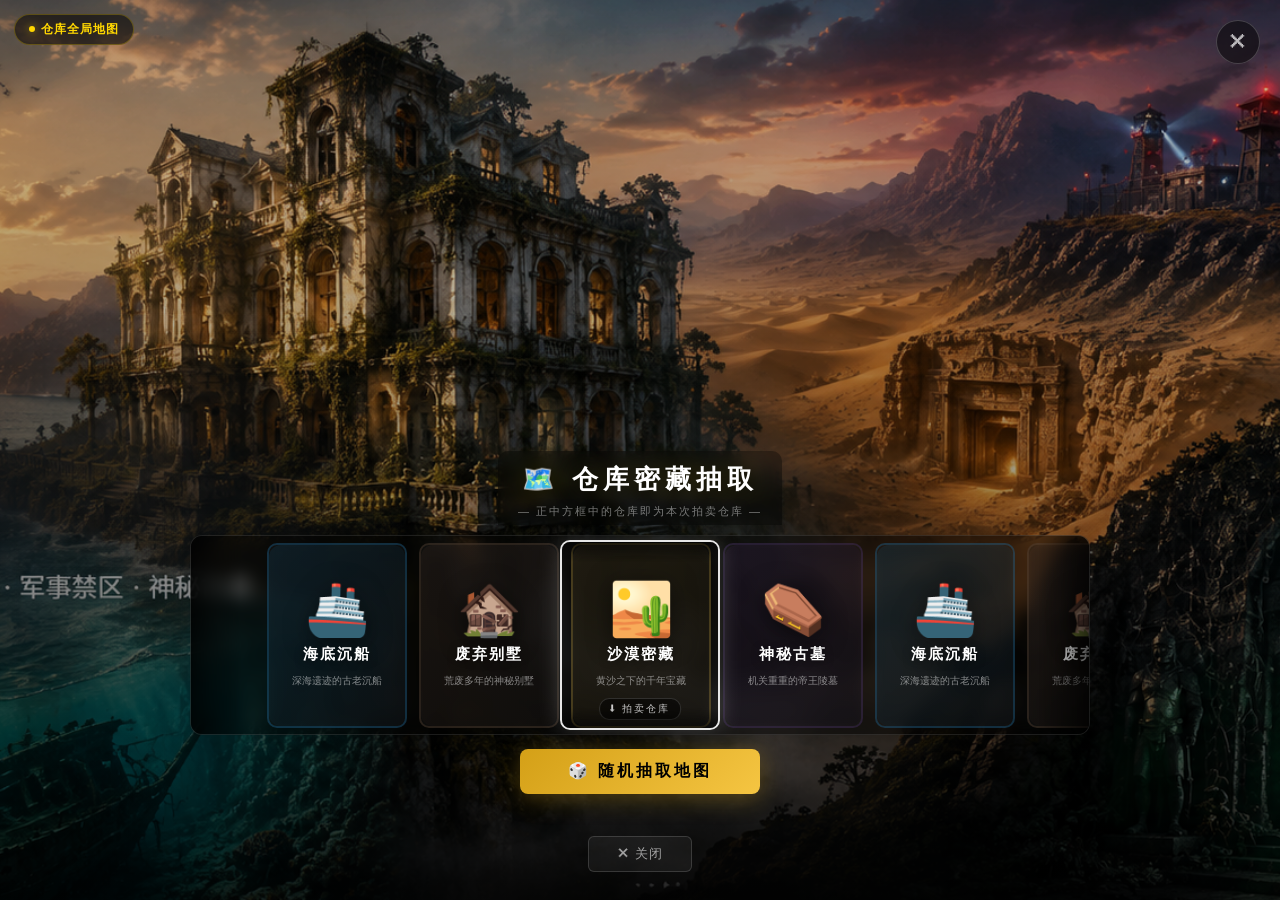
==== commit b6decb0b: "update" ====
--- a/33.html
+++ b/33.html
@@ -6,21 +6,18 @@
 <title>古藏 · 五轮竞拍之王</title>
 <style>
 *{margin:0;padding:0;box-sizing:border-box;-webkit-tap-highlight-color:transparent;}
-body{font-family:"PingFang SC","Microsoft YaHei",sans-serif;color:#fff;line-height:1.4;overflow:hidden;height:100vh;background:#050508;user-select:none}
-body::before{content:'';position:fixed;inset:0;z-index:0;background:radial-gradient(circle at center,rgba(40,50,70,0.3) 0%,rgba(0,0,0,0.8) 90%),linear-gradient(180deg,rgba(0,0,0,0.55) 0%,rgba(5,5,20,0.65) 50%,rgba(0,0,0,0.7) 100%),url('./1.png') center/cover no-repeat;filter:blur(5px) brightness(0.4) saturate(0.5);pointer-events:none}
-body::after{content:'';position:fixed;inset:0;z-index:0;background-image:linear-gradient(to right,rgba(255,255,255,0.025) 1px,transparent 1px),linear-gradient(to bottom,rgba(255,255,255,0.025) 1px,transparent 1px);background-size:42px 42px;pointer-events:none;opacity:0.5}
-.game-wrapper{display:grid;grid-template-columns:1fr 1.3fr 1fr;gap:16px;padding:16px;height:100vh;max-width:1800px;margin:0 auto;position:relative;z-index:1}
-.glass-panel{background:linear-gradient(180deg,rgba(25,30,40,0.8) 0%,rgba(10,15,20,0.9) 100%);border:1px solid rgba(255,255,255,0.1);border-top:1px solid rgba(255,255,255,0.18);border-left:1px solid rgba(255,255,255,0.06);display:flex;flex-direction:column;overflow:hidden;border-radius:8px;backdrop-filter:blur(12px);-webkit-backdrop-filter:blur(12px);box-shadow:0 10px 30px rgba(0,0,0,0.5),inset 0 1px 0 rgba(255,255,255,0.08),inset 0 0 20px rgba(0,0,0,0.4)}
-.panel-header{padding:12px 16px;background:linear-gradient(180deg,rgba(255,255,255,0.04) 0%,rgba(255,255,255,0.01) 100%);border-bottom:1px solid rgba(255,255,255,0.06);font-size:11px;color:#999;display:flex;justify-content:space-between;align-items:center;letter-spacing:1px;position:relative}
-.panel-header::before{content:'';position:absolute;top:0;left:0;width:16px;height:16px;border-top:2px solid rgba(0,162,255,0.25);border-left:2px solid rgba(0,162,255,0.25);pointer-events:none}
-.panel-header::after{content:'';position:absolute;bottom:0;left:14px;right:14px;height:1px;background:linear-gradient(90deg,transparent,rgba(0,162,255,0.15),rgba(255,215,0,0.1),transparent)}
+body{font-family:"PingFang SC","Microsoft YaHei",sans-serif;color:#fff;line-height:1.4;overflow:hidden;height:100vh;background:#0a0a0a;user-select:none}
+body::before{content:'';position:fixed;inset:0;z-index:0;background:url('./1.png')center/cover no-repeat;opacity:0.08;pointer-events:none}
+.game-wrapper{display:grid;grid-template-columns:1fr 1.3fr 1fr;gap:12px;padding:12px;height:100vh;max-width:1800px;margin:0 auto;position:relative;z-index:1}
+.glass-panel{background:rgba(255,255,255,0.03);border:1px solid #222;display:flex;flex-direction:column;overflow:hidden;border-radius:6px}
+.panel-header{padding:10px 14px;background:rgba(255,255,255,0.04);border-bottom:1px solid #2a2a2a;font-size:11px;color:#888;display:flex;justify-content:space-between;align-items:center;letter-spacing:1px}
 
 /* 玩家列表 */
-.player-card{padding:12px 16px;border-bottom:1px solid rgba(255,255,255,0.04);display:flex;align-items:center;gap:10px;transition:0.3s}
+.player-card{padding:12px 14px;border-bottom:1px solid #111;display:flex;align-items:center;gap:10px;transition:0.3s}
 .player-card.active{background:rgba(255,215,0,0.06);border-left:3px solid #ffd700}
 .player-card.winner-card{background:rgba(68,255,68,0.06);border-left:3px solid #44ff44}
 .player-card.loser-card{background:rgba(255,68,68,0.06);border-left:3px solid #ff4444}
-.avatar-frame{width:44px;height:44px;border:2px solid rgba(255,255,255,0.15);flex-shrink:0;overflow:hidden;background:rgba(255,255,255,0.05);border-radius:50%}
+.avatar-frame{width:44px;height:44px;border:2px solid #444;flex-shrink:0;overflow:hidden;background:#111;border-radius:50%}
 .avatar-frame img{width:100%;height:100%;object-fit:cover;display:block}
 .avatar-frame.active-frame{border-color:#ffd700;box-shadow:0 0 12px rgba(255,215,0,0.25)}
 .player-info{flex:1;min-width:0}
@@ -29,81 +26,80 @@
 .p-status{font-size:10px;color:#555;margin-top:2px}
 
 /* 中间竞拍区 */
-.main-arena{display:flex;flex-direction:column;gap:12px;overflow-y:auto;min-height:0}
+.main-arena{display:flex;flex-direction:column;gap:10px;overflow-y:auto;min-height:0}
 .main-arena::-webkit-scrollbar{width:4px}
 .main-arena::-webkit-scrollbar-track{background:transparent}
-.main-arena::-webkit-scrollbar-thumb{background:rgba(255,255,255,0.12);border-radius:2px}
-.auction-top{background:linear-gradient(180deg,rgba(25,30,40,0.8) 0%,rgba(10,15,20,0.9) 100%);padding:18px 20px 14px;border:1px solid rgba(255,255,255,0.1);border-top:1px solid rgba(255,255,255,0.18);text-align:center;position:relative;backdrop-filter:blur(12px);-webkit-backdrop-filter:blur(12px);box-shadow:0 6px 24px rgba(0,0,0,0.4),inset 0 1px 0 rgba(255,255,255,0.08)}
-.auction-top::after{content:'';position:absolute;bottom:0;left:20px;right:20px;height:1px;background:linear-gradient(90deg,transparent 0%,rgba(0,162,255,0.2) 20%,rgba(255,215,0,0.15) 50%,rgba(0,162,255,0.2) 80%,transparent 100%)}
+.main-arena::-webkit-scrollbar-thumb{background:#333;border-radius:2px}
+.auction-top{background:#0c0e12;padding:16px 20px 12px;border:1px solid #2a2a2a;text-align:center;position:relative}
 .round-badge{display:inline-flex;align-items:center;gap:8px;margin-bottom:6px}
 .round-num{background:#c0392b;font-size:10px;padding:3px 14px;font-weight:700;letter-spacing:2px;border-radius:2px}
 .round-rule{font-size:10px;color:#f39c12;letter-spacing:1px;background:rgba(243,156,18,0.1);padding:3px 10px;border-radius:2px;border:1px solid rgba(243,156,18,0.2)}
 .price-label{color:#666;font-size:11px;margin-top:4px}
-.top-price{font-size:44px;font-weight:900;font-family:'Arial Black';margin:2px 0;letter-spacing:1px;text-shadow:0 0 20px rgba(255,215,0,0.3),0 0 40px rgba(255,215,0,0.1),0 2px 10px rgba(0,0,0,0.5)}
+.top-price{font-size:44px;font-weight:900;font-family:'Arial Black';margin:2px 0;letter-spacing:1px}
 .top-price .currency{font-size:24px;color:#888}
 .bidder-name{font-size:11px;color:#f39c12;min-height:18px}
-#bid-logs{flex:1;overflow-y:auto;padding:12px 16px;font-size:12px;background:linear-gradient(180deg,rgba(25,30,40,0.8) 0%,rgba(10,15,20,0.9) 100%);border:1px solid rgba(255,255,255,0.1);min-height:0;max-height:280px;backdrop-filter:blur(12px);-webkit-backdrop-filter:blur(12px);box-shadow:inset 0 2px 10px rgba(0,0,0,0.3)}
-.log-item{display:flex;justify-content:space-between;padding:7px 0;border-bottom:1px solid rgba(255,255,255,0.04);animation:logSlide 0.3s ease-out}
+#bid-logs{flex:1;overflow-y:auto;padding:10px 14px;font-size:12px;background:#080808;border:1px solid #1e1e1e;min-height:0;max-height:280px}
+.log-item{display:flex;justify-content:space-between;padding:7px 0;border-bottom:1px solid #111;animation:logSlide 0.3s ease-out}
 @keyframes logSlide{from{opacity:0;transform:translateX(-10px)}to{opacity:1;transform:translateX(0)}}
 .log-item .name{color:#aaa}.log-item .bid{font-weight:600}
 .log-item.me .name{color:#ffd700}.log-item.me .bid{color:#ffd700}
 .log-item.top{background:rgba(255,215,0,0.04)}
 .log-item.top .name{color:#ffd700}.log-item.top .bid{color:#ffd700;font-size:14px}
-.log-system{color:#f39c12;background:rgba(243,156,18,0.05);padding:6px 10px;font-size:11px;border-left:2px solid rgba(243,156,18,0.6);margin-bottom:4px;animation:logSlide 0.4s ease-out;border-radius:0 4px 4px 0}
-.log-skill{color:#00a2ff;background:rgba(0,162,255,0.06);padding:5px 10px;font-size:11px;border-left:3px solid rgba(0,162,255,0.6);margin-bottom:4px;animation:logSlide 0.4s ease-out;border-radius:0 4px 4px 0}
+.log-system{color:#f39c12;background:rgba(243,156,18,0.06);padding:6px 10px;font-size:11px;border-left:2px solid #f39c12;margin-bottom:4px;animation:logSlide 0.4s ease-out}
+.log-skill{color:#00a2ff;background:rgba(0,162,255,0.08);padding:5px 10px;font-size:11px;border-left:3px solid #00a2ff;margin-bottom:4px;animation:logSlide 0.4s ease-out}
 
 /* 输入面板 */
-.bid-panel{background:linear-gradient(180deg,rgba(25,30,40,0.8) 0%,rgba(10,15,20,0.9) 100%);padding:14px 16px;border-top:1px solid rgba(255,255,255,0.08);backdrop-filter:blur(12px);-webkit-backdrop-filter:blur(12px);box-shadow:inset 0 1px 0 rgba(255,255,255,0.06)}
-.bid-input-row{display:flex;gap:10px;margin-bottom:10px}
+.bid-panel{background:#101010;padding:12px 14px;border-top:1px solid #222}
+.bid-input-row{display:flex;gap:8px;margin-bottom:8px}
 .bid-input-area{flex:1;position:relative}
-.bid-input-display{width:100%;padding:12px 14px;background:linear-gradient(180deg,rgba(8,10,16,0.7) 0%,rgba(5,5,10,0.8) 100%);border:1px solid rgba(255,255,255,0.1);border-top:1px solid rgba(255,255,255,0.14);color:#ffd700;font-size:18px;font-weight:700;font-family:'Arial Black';text-align:right;cursor:pointer;outline:none;transition:0.2s;letter-spacing:1px;backdrop-filter:blur(8px);-webkit-backdrop-filter:blur(8px);box-shadow:inset 0 2px 8px rgba(0,0,0,0.3)}
-.bid-input-display:focus,.bid-input-display:active{border-color:#ffd700;box-shadow:0 0 10px rgba(255,215,0,0.15),0 0 20px rgba(255,215,0,0.05)}
+.bid-input-display{width:100%;padding:12px 14px;background:#0a0a0a;border:1px solid #333;color:#ffd700;font-size:18px;font-weight:700;font-family:'Arial Black';text-align:right;cursor:pointer;outline:none;transition:0.2s;letter-spacing:1px}
+.bid-input-display:focus,.bid-input-display:active{border-color:#ffd700;box-shadow:0 0 10px rgba(255,215,0,0.1)}
 .bid-input-display::placeholder{color:#444;font-weight:400;font-size:13px}
 .quick-btns{display:flex;flex-direction:column;gap:5px}
-.quick-btn{padding:8px 4px;background:rgba(255,215,0,0.08);border:1px solid rgba(255,215,0,0.2);color:#ffd700;font-size:12px;font-weight:700;cursor:pointer;border-radius:3px;transition:0.15s;white-space:nowrap;width:58px;text-align:center;filter:drop-shadow(0 0 4px rgba(255,200,0,0.1))}
-.quick-btn:hover,.quick-btn:active{background:rgba(255,215,0,0.15);border-color:#ffd700;filter:drop-shadow(0 0 8px rgba(255,200,0,0.3))}
-.bid-actions{display:flex;gap:10px}
-.btn-confirm{flex:1;padding:14px;background:linear-gradient(135deg,#d4a017,#f5c542);color:#000;border:none;font-size:17px;font-weight:900;cursor:pointer;clip-path:polygon(4px 0,calc(100% - 4px) 0,100% 4px,100% calc(100% - 4px),calc(100% - 4px) 100%,4px 100%,0 calc(100% - 4px),0 4px);letter-spacing:3px;transition:0.2s;text-shadow:0 1px 0 rgba(255,255,255,0.2);filter:drop-shadow(0 0 8px rgba(255,200,0,0.35))}
-.btn-confirm:hover,.btn-confirm:active{transform:translateY(-1px);box-shadow:0 4px 20px rgba(212,160,23,0.5);filter:drop-shadow(0 0 12px rgba(255,200,0,0.4))}
+.quick-btn{padding:8px 4px;background:#1a1508;border:1px solid #665018;color:#ffd700;font-size:12px;font-weight:700;cursor:pointer;border-radius:3px;transition:0.15s;white-space:nowrap;width:58px;text-align:center}
+.quick-btn:hover,.quick-btn:active{background:#2a2008;border-color:#ffd700}
+.bid-actions{display:flex;gap:8px}
+.btn-confirm{flex:1;padding:14px;background:linear-gradient(135deg,#d4a017,#f5c542);color:#000;border:none;font-size:17px;font-weight:900;cursor:pointer;border-radius:4px;letter-spacing:3px;transition:0.2s;text-shadow:0 1px 0 rgba(255,255,255,0.2)}
+.btn-confirm:hover,.btn-confirm:active{transform:translateY(-1px);box-shadow:0 4px 20px rgba(212,160,23,0.4)}
 .btn-confirm:disabled{opacity:0.3;transform:none;box-shadow:none;cursor:not-allowed}
-.btn-pass{width:80px;padding:14px 0;background:transparent;border:1px solid rgba(255,255,255,0.1);color:#888;font-size:13px;cursor:pointer;clip-path:polygon(4px 0,calc(100% - 4px) 0,100% 4px,100% calc(100% - 4px),calc(100% - 4px) 100%,4px 100%,0 calc(100% - 4px),0 4px);transition:0.2s;font-weight:600;backdrop-filter:blur(4px);-webkit-backdrop-filter:blur(4px)}
-.btn-pass:hover,.btn-pass:active{border-color:rgba(255,255,255,0.2);color:#bbb}
+.btn-pass{width:80px;padding:14px 0;background:transparent;border:1px solid #333;color:#666;font-size:13px;cursor:pointer;border-radius:4px;transition:0.2s;font-weight:600}
+.btn-pass:hover,.btn-pass:active{border-color:#555;color:#999}
 
 /* 右侧仓库 - 技能扫描 */
-.inventory-zone{flex:1;padding:12px;display:flex;flex-direction:column;min-height:0}
-.wh-grid-6{display:grid;grid-template-columns:repeat(6,1fr);grid-auto-rows:1fr;gap:4px;background:rgba(0,0,0,0.25);flex:1;padding:4px;border:1px solid rgba(255,255,255,0.05);backdrop-filter:blur(4px);-webkit-backdrop-filter:blur(4px)}
-.wh-cell{border:0 solid rgba(255,255,255,0.05);border-right:1px solid rgba(255,255,255,0.05);border-bottom:1px solid rgba(255,255,255,0.05);background:rgba(255,255,255,0.015);position:relative;display:flex;align-items:center;justify-content:center;transition:0.3s}
-.wh-cell.scan-active{border:1px solid #fff;outline:2px solid #00a2ff;outline-offset:-1px;background:rgba(0,162,255,0.15);z-index:5;box-shadow:0 0 8px rgba(0,162,255,0.4),0 0 20px rgba(0,162,255,0.15),inset 0 0 8px rgba(0,162,255,0.1)}
-.wh-cell.actuary-active{border:1px solid #2ecc71;outline:2px solid #2ecc71;outline-offset:-1px;background:rgba(46,204,113,0.15);z-index:6;box-shadow:0 0 8px rgba(46,204,113,0.4),0 0 20px rgba(46,204,113,0.15),inset 0 0 8px rgba(46,204,113,0.1)}
+.inventory-zone{flex:1;padding:10px;display:flex;flex-direction:column;min-height:0}
+.wh-grid-6{display:grid;grid-template-columns:repeat(6,1fr);grid-auto-rows:1fr;gap:4px;background:#000;flex:1;padding:4px;border:1px solid #1e1e1e}
+.wh-cell{border:1px solid rgba(255,255,255,0.06);background:rgba(255,255,255,0.01);position:relative;display:flex;align-items:center;justify-content:center;transition:0.3s}
+.wh-cell.scan-active{border:1px solid #fff;outline:2px solid #00a2ff;outline-offset:-1px;background:rgba(0,162,255,0.2);z-index:5}
+.wh-cell.actuary-active{border:1px solid #2ecc71;outline:2px solid #2ecc71;outline-offset:-1px;background:rgba(46,204,113,0.2);z-index:6}
 
 /* 自定义数字键盘 - 左侧浮动面板 */
 .numpad-overlay{position:fixed;bottom:100px;left:12px;z-index:998;display:none;transform:none;pointer-events:none}
 .numpad-overlay.show{display:block;pointer-events:auto}
-.numpad{background:linear-gradient(180deg,rgba(25,30,40,0.8) 0%,rgba(10,15,20,0.9) 100%);border:1px solid rgba(255,255,255,0.1);border-top:1px solid rgba(255,255,255,0.18);border-radius:10px;padding:14px;width:260px;box-shadow:0 12px 40px rgba(0,0,0,0.6),inset 0 1px 0 rgba(255,255,255,0.08),inset 0 0 15px rgba(0,0,0,0.3);backdrop-filter:blur(12px);-webkit-backdrop-filter:blur(12px)}
-.numpad-display{background:linear-gradient(180deg,rgba(8,10,16,0.7) 0%,rgba(5,5,10,0.8) 100%);border:1px solid rgba(255,255,255,0.08);border-radius:8px;padding:10px 12px;margin-bottom:10px;text-align:right;font-size:22px;font-weight:900;font-family:'Arial Black';color:#ffd700;min-height:44px;letter-spacing:1px;overflow:hidden;backdrop-filter:blur(8px);-webkit-backdrop-filter:blur(8px);box-shadow:inset 0 2px 6px rgba(0,0,0,0.3)}
+.numpad{background:rgba(18,18,20,0.96);border:1px solid #333;border-radius:10px;padding:14px;width:260px;box-shadow:0 12px 40px rgba(0,0,0,0.7);backdrop-filter:blur(12px)}
+.numpad-display{background:#0a0a0c;border:1px solid #2a2a2a;border-radius:8px;padding:10px 12px;margin-bottom:10px;text-align:right;font-size:22px;font-weight:900;font-family:'Arial Black';color:#ffd700;min-height:44px;letter-spacing:1px;overflow:hidden}
 .numpad-display .hint{color:#444;font-weight:400;font-size:12px}
 .numpad-grid{display:grid;grid-template-columns:repeat(4,1fr);gap:5px;margin-bottom:8px}
-.numpad-key{padding:11px 0;background:rgba(255,255,255,0.06);border:1px solid rgba(255,255,255,0.08);color:#fff;font-size:16px;font-weight:700;cursor:pointer;border-radius:4px;transition:0.1s;text-align:center}
-.numpad-key:hover,.numpad-key:active{background:rgba(255,255,255,0.1);border-color:rgba(255,255,255,0.2)}
+.numpad-key{padding:11px 0;background:#1a1a1e;border:1px solid #2a2a2a;color:#fff;font-size:16px;font-weight:700;cursor:pointer;border-radius:6px;transition:0.1s;text-align:center}
+.numpad-key:hover,.numpad-key:active{background:#2a2a2e;border-color:#555}
 .numpad-key.key-clear{color:#e74c3c}
-.numpad-key.key-confirm{background:linear-gradient(135deg,#d4a017,#f5c542);color:#000;border:none;font-size:15px;font-weight:900;filter:drop-shadow(0 0 6px rgba(255,200,0,0.3));clip-path:polygon(4px 0,calc(100% - 4px) 0,100% 4px,100% calc(100% - 4px),calc(100% - 4px) 100%,4px 100%,0 calc(100% - 4px),0 4px)}
-.numpad-key.key-confirm:hover,.numpad-key.key-confirm:active{background:linear-gradient(135deg,#e6b422,#ffd700);filter:drop-shadow(0 0 10px rgba(255,200,0,0.35))}
+.numpad-key.key-confirm{background:linear-gradient(135deg,#d4a017,#f5c542);color:#000;border:none;font-size:15px;font-weight:900}
+.numpad-key.key-confirm:hover,.numpad-key.key-confirm:active{background:linear-gradient(135deg,#e6b422,#ffd700)}
 .numpad-quick-row{display:flex;gap:5px}
-.numpad-quick{flex:1;padding:9px 0;background:rgba(255,215,0,0.08);border:1px solid rgba(255,215,0,0.2);color:#ffd700;font-size:12px;font-weight:700;cursor:pointer;border-radius:4px;transition:0.15s;text-align:center}
-.numpad-quick:hover,.numpad-quick:active{background:rgba(255,215,0,0.15);border-color:#ffd700}
-.numpad-close{position:absolute;top:-8px;right:-8px;width:28px;height:28px;background:rgba(255,255,255,0.06);border:1px solid rgba(255,255,255,0.12);border-radius:50%;color:#aaa;font-size:14px;cursor:pointer;display:flex;align-items:center;justify-content:center;transition:0.2s;z-index:999;backdrop-filter:blur(6px);-webkit-backdrop-filter:blur(6px)}
+.numpad-quick{flex:1;padding:9px 0;background:#1a1508;border:1px solid #665018;color:#ffd700;font-size:12px;font-weight:700;cursor:pointer;border-radius:6px;transition:0.15s;text-align:center}
+.numpad-quick:hover,.numpad-quick:active{background:#2a2008;border-color:#ffd700}
+.numpad-close{position:absolute;top:-8px;right:-8px;width:28px;height:28px;background:rgba(255,255,255,0.08);border:1px solid #444;border-radius:50%;color:#aaa;font-size:14px;cursor:pointer;display:flex;align-items:center;justify-content:center;transition:0.2s;z-index:999}
 .numpad-close:hover{color:#fff;border-color:#888}
 
 /* 结算弹窗 */
-.modal{position:fixed;inset:0;z-index:999;display:none;background:rgba(0,0,0,0.55) url('./1.png') center/cover no-repeat;backdrop-filter:blur(10px);-webkit-backdrop-filter:blur(10px)}
+.modal{position:fixed;inset:0;z-index:999;display:none;background:rgba(0,0,0,0.8) url('./1.png') center/cover no-repeat;backdrop-filter:blur(8px)}
 .modal.show{display:block}
 .settle-row{display:flex;align-items:center;justify-content:center;height:100%;padding:0 4%;gap:40px}
 .settle-left{flex:0 0 260px;text-align:center;animation:settleFade 0.8s ease-out}
 .settle-left .info-val{font-size:32px;font-weight:900;font-family:'Arial Black';margin:6px 0 12px}
 @keyframes settleFade{from{opacity:0;transform:translateY(30px)}to{opacity:1;transform:translateY(0)}}
-.settle-center{flex:0 0 420px;background:linear-gradient(180deg,rgba(25,30,40,0.8) 0%,rgba(10,15,20,0.9) 100%);border:1px solid rgba(255,255,255,0.1);border-top:1px solid rgba(255,255,255,0.18);padding:18px 22px;backdrop-filter:blur(12px);-webkit-backdrop-filter:blur(12px);border-radius:8px;box-shadow:0 8px 28px rgba(0,0,0,0.5),inset 0 1px 0 rgba(255,255,255,0.08);animation:settleFade 0.8s ease-out 0.2s both}
+.settle-center{flex:0 0 420px;background:rgba(12,12,16,0.95);border:1px solid rgba(255,255,255,0.06);padding:16px 20px;backdrop-filter:blur(10px);border-radius:8px;animation:settleFade 0.8s ease-out 0.2s both}
 .wh-grid-settle{display:grid;grid-template-columns:repeat(5,1fr);gap:5px;margin:10px 0}
-.settle-cell{aspect-ratio:1/1;background:rgba(255,255,255,0.02);border:1px solid rgba(255,255,255,0.04);display:flex;align-items:center;justify-content:center;position:relative;overflow:hidden;border-radius:4px;backdrop-filter:blur(4px);-webkit-backdrop-filter:blur(4px)}
+.settle-cell{aspect-ratio:1/1;background:rgba(255,255,255,0.02);border:1px solid rgba(255,255,255,0.05);display:flex;align-items:center;justify-content:center;position:relative;overflow:hidden;border-radius:4px}
 .settle-cell img{width:78%;height:78%;object-fit:contain;display:none;position:relative;z-index:2}
 .settle-cell.revealed img{display:block;animation:itemPop 0.5s cubic-bezier(0.34,1.56,0.64,1)}
 @keyframes itemPop{0%{transform:scale(0) rotate(-15deg);opacity:0}60%{transform:scale(1.12) rotate(3deg)}100%{transform:scale(1) rotate(0);opacity:1}}
@@ -125,155 +121,19 @@
 /* 滚动条 */
 #bid-logs::-webkit-scrollbar{width:3px}
 #bid-logs::-webkit-scrollbar-track{background:transparent}
-#bid-logs::-webkit-scrollbar-thumb{background:rgba(255,255,255,0.15);border-radius:2px}
-
-/* 平板适配 */
-@media(max-width:1200px) and (min-width:901px){
-.game-wrapper{grid-template-columns:1fr 1.2fr 1fr;gap:10px;padding:10px}
-.top-price{font-size:36px}
-.char-card{width:180px;height:320px}
-.char-card .char-img-wrap{width:140px;height:140px}
-}
+#bid-logs::-webkit-scrollbar-thumb{background:#333;border-radius:2px}
 
 /* 手机响应 */
 @media(max-width:900px){
-body{overflow:auto;height:auto}
-body::before{position:fixed}
-body::after{position:fixed}
-.game-wrapper{grid-template-columns:1fr;height:auto;min-height:100vh;gap:8px;padding:8px;overflow:visible}
-.glass-panel{max-height:none;overflow:visible}
-.main-arena{min-height:auto;overflow:visible}
-.panel-header{padding:10px 12px;font-size:10px;flex-wrap:wrap;gap:4px}
-.player-card{padding:8px 10px;gap:8px}
-.avatar-frame{width:36px;height:36px}
-.player-name{font-size:12px}
-.p-money{font-size:11px}
-.p-status{font-size:9px}
-.item-bar{flex-wrap:wrap}
-.item-slot{width:30px;height:30px}
-.item-slot .slot-icon{font-size:14px}
-.shop-entry{padding:3px 8px;font-size:10px}
-.map-entry{padding:3px 8px;font-size:10px}
-.auction-top{padding:12px 14px 10px}
-.top-price{font-size:32px}
-.top-price .currency{font-size:18px}
-.price-label{font-size:10px}
-.bidder-name{font-size:10px}
-#bid-logs{max-height:200px;padding:8px 12px;font-size:11px}
-.bid-panel{padding:10px 12px}
-.bid-input-display{padding:10px 12px;font-size:16px}
-.quick-btn{padding:6px 3px;font-size:11px;width:50px}
-.btn-confirm{padding:12px;font-size:15px;letter-spacing:2px}
-.btn-pass{width:68px;padding:12px 0;font-size:12px}
-.wh-grid-6{grid-template-columns:repeat(5,1fr);gap:3px;padding:3px}
-.inventory-zone{padding:8px}
-.round-badge{gap:6px}
-.round-num{padding:2px 10px;font-size:9px}
+.game-wrapper{grid-template-columns:1fr;height:auto;min-height:100vh;gap:8px;padding:8px}
+.glass-panel{max-height:50vh}
 .map-home-layout{width:100%;height:100vh}
 .map-home-right{width:96%;padding:0 0 16px}
 .map-track-container{height:160px}
-.map-card{width:120px;height:160px}
-.map-card .map-emoji{font-size:40px}
-.map-card .map-name{font-size:13px}
 .map-title-main{font-size:20px;letter-spacing:3px}
 .map-start-btn{padding:10px 32px;font-size:14px}
-.map-skip-btn{padding:8px 24px;font-size:12px}
-.map-result .result-name{font-size:16px}
-.map-result .result-tag{font-size:10px;padding:3px 12px}
 .numpad-overlay{left:50%;top:auto;bottom:8px;transform:translateX(-50%)}
-.numpad{width:min(300px,calc(100vw - 24px));padding:10px}
-.numpad-display{font-size:18px;padding:8px 10px;min-height:38px}
-.numpad-key{padding:9px 0;font-size:14px}
-.numpad-quick{padding:7px 0;font-size:11px}
-.char-select-btn{bottom:16px;right:16px;width:52px;height:52px}
-.char-select-btn img{width:30px;height:30px}
-.char-track-container{height:340px}
-.char-white-frame{width:180px;height:320px}
-.char-card{width:160px;height:300px}
-.char-card .char-img-wrap{width:130px;height:130px}
-.char-title-main{font-size:20px;letter-spacing:3px}
-.char-home-content{padding:0 0 20px}
-.start-title{font-size:32px;letter-spacing:3px}
-.start-subtitle-top{font-size:12px;letter-spacing:5px}
-.start-character-img{width:140px;height:140px}
-.start-btn-main{padding:14px 40px;font-size:16px}
-.start-tagline{font-size:11px;padding:0 20px}
-.start-char-grid{grid-template-columns:repeat(3,1fr);gap:8px}
-.start-char-option{padding:10px 6px}
-.start-char-option img{width:52px;height:52px}
-.start-char-change{top:16px;right:16px;padding:6px 14px;font-size:11px}
-.start-bottom-hint{bottom:24px;font-size:10px}
-.shop-panel{width:95%;max-width:480px;padding:18px 16px}
-.shop-title{font-size:18px}
-.shop-balance .bal-val{font-size:20px}
-.shop-item{padding:10px 12px;gap:10px}
-.shop-item-icon{width:40px;height:40px;font-size:24px}
-.shop-item-name{font-size:13px}
-.shop-item-desc{font-size:10px}
-.shop-item-price{font-size:12px}
-.shop-buy-btn{padding:6px 14px;font-size:12px}
-.shop-inv-slots{flex-wrap:wrap}
-.shop-inv-slot{width:36px;height:36px;font-size:16px}
-.confirm-box{width:min(320px,calc(100vw - 32px));padding:20px 22px}
-.confirm-icon{font-size:32px}
-.confirm-title{font-size:14px}
-.confirm-desc{font-size:11px}
-.confirm-yes,.confirm-no{padding:8px 22px;font-size:13px}
-.settle-row{flex-direction:column;gap:16px;padding:16px 12px;overflow-y:auto;max-height:100vh;align-items:stretch}
-.settle-left{flex:none;text-align:center}
-.settle-left #settleTitle{font-size:28px!important}
-.settle-left .info-val{font-size:26px}
-.settle-center{flex:none;width:100%;max-width:420px;margin:0 auto}
-.settle-right{flex:none}
-.settle-right img{width:160px}
-#settleGrid{grid-template-columns:repeat(5,1fr)}
-}
-
-@media(max-width:480px){
-.game-wrapper{padding:6px;gap:6px}
-.top-price{font-size:28px}
-.top-price .currency{font-size:16px}
-#bid-logs{max-height:160px}
-.bid-input-display{font-size:14px;padding:8px 10px}
-.quick-btn{padding:5px 2px;font-size:10px;width:44px}
-.btn-confirm{padding:10px;font-size:14px}
-.btn-pass{width:60px;padding:10px 0;font-size:11px}
-.wh-grid-6{grid-template-columns:repeat(4,1fr)}
-.player-card{padding:6px 8px;gap:6px}
-.avatar-frame{width:32px;height:32px}
-.player-name{font-size:11px}
-.p-money{font-size:10px}
-.p-status{font-size:9px}
-.start-title{font-size:26px;letter-spacing:2px}
-.start-character-img{width:120px;height:120px}
-.start-btn-main{padding:12px 32px;font-size:14px}
-.start-char-option{padding:8px 4px}
-.start-char-option img{width:44px;height:44px}
-.start-char-option-name{font-size:11px}
-.start-char-option-title{font-size:9px}
-.char-card{width:140px;height:280px}
-.char-card .char-img-wrap{width:110px;height:110px}
-.char-card .char-name{font-size:16px}
-.char-card .char-desc{font-size:10px}
-.char-white-frame{width:160px;height:260px}
-.char-track-container{height:300px}
-.map-card{width:110px;height:150px}
-.map-card .map-emoji{font-size:36px}
-.map-card .map-name{font-size:12px}
-.map-card .map-desc{font-size:9px}
-.settle-left .info-val{font-size:24px}
-.profit-number{font-size:28px}
-.profit-win,.profit-lose{font-size:24px}
-.settle-center{padding:14px 16px}
-.wh-grid-settle{grid-template-columns:repeat(4,1fr);gap:4px}
-.settle-left{flex:0 0 auto}
-.settle-right{flex:0 0 auto}
-.settle-right img{width:140px}
-.settle-row{padding:12px 8px;gap:12px}
-.settle-left #settleTitle{font-size:22px!important}
-.settle-left .info-val{font-size:22px}
-.settle-center{padding:10px 12px}
-#settleGrid{grid-template-columns:repeat(4,1fr)}
+.numpad{width:300px}
 }
 
 
@@ -282,11 +142,11 @@
 .price-flash{animation:priceFlash 0.3s ease 3}
 
 /* 仓库地图入口 */
-.map-entry{cursor:pointer;display:inline-flex;align-items:center;gap:4px;padding:4px 10px;background:rgba(255,215,0,0.08);border:1px solid rgba(255,215,0,0.2);border-radius:4px;font-size:11px;color:#ffd700;transition:0.2s;white-space:nowrap;filter:drop-shadow(0 0 4px rgba(255,200,0,0.1))}
-.map-entry:hover,.map-entry:active{background:rgba(255,215,0,0.15);border-color:#ffd700;filter:drop-shadow(0 0 8px rgba(255,200,0,0.25))}
+.map-entry{cursor:pointer;display:inline-flex;align-items:center;gap:4px;padding:4px 10px;background:rgba(255,215,0,0.08);border:1px solid rgba(255,215,0,0.2);border-radius:4px;font-size:11px;color:#ffd700;transition:0.2s;white-space:nowrap}
+.map-entry:hover,.map-entry:active{background:rgba(255,215,0,0.15);border-color:#ffd700}
 
 /* 地图抽取遮罩 */
-.map-overlay{position:fixed;inset:0;z-index:999;display:none;background:rgba(0,0,0,0.5);justify-content:center;align-items:center;flex-direction:column;padding:0;backdrop-filter:blur(6px);-webkit-backdrop-filter:blur(6px)}
+.map-overlay{position:fixed;inset:0;z-index:999;display:none;background:rgba(0,0,0,0.7);justify-content:center;align-items:center;flex-direction:column;padding:0}
 .map-overlay.show{display:flex}
 .map-home-layout{position:relative;width:100%;height:100vh}
 .map-home-left{position:absolute;inset:0;z-index:0;overflow:hidden}
@@ -296,16 +156,16 @@
 .map-home-left .map-img-badge{position:absolute;top:14px;left:14px;display:flex;align-items:center;gap:6px;padding:6px 14px;background:rgba(0,0,0,0.55);border:1px solid rgba(255,215,0,0.25);border-radius:20px;backdrop-filter:blur(8px);font-size:12px;color:#ffd700;letter-spacing:1px;font-weight:600;pointer-events:none;z-index:2}
 .map-home-left .map-img-badge .badge-dot{width:6px;height:6px;border-radius:50%;background:#ffd700;box-shadow:0 0 8px rgba(255,215,0,0.6)}
 .map-home-right{position:absolute;bottom:0;left:50%;transform:translateX(-50%);z-index:2;width:92%;max-width:900px;display:flex;flex-direction:column;gap:10px;padding:0 0 28px;align-items:center}
-.map-title-section{text-align:center;padding:10px 20px 6px;pointer-events:none;background:rgba(0,0,0,0.25);backdrop-filter:blur(8px);-webkit-backdrop-filter:blur(8px);border-radius:10px 10px 0 0}
+.map-title-section{text-align:center;padding:10px 20px 6px;pointer-events:none;background:rgba(0,0,0,0.3);backdrop-filter:blur(6px);border-radius:10px 10px 0 0}
 .map-title-main{font-size:26px;font-weight:900;letter-spacing:5px;color:#fff;text-shadow:0 0 30px rgba(255,215,0,0.25),0 4px 20px rgba(0,0,0,0.6)}
 .map-title-sub{font-size:11px;color:rgba(255,255,255,0.45);letter-spacing:2px;margin-top:6px;text-shadow:0 2px 10px rgba(0,0,0,0.5)}
-.map-track-container{position:relative;width:100%;height:200px;overflow:hidden;border:1px solid rgba(255,255,255,0.1);border-radius:12px;background:rgba(0,0,0,0.3);backdrop-filter:blur(10px);-webkit-backdrop-filter:blur(10px)}
+.map-track-container{position:relative;width:100%;height:200px;overflow:hidden;border:1px solid rgba(255,255,255,0.1);border-radius:12px;background:rgba(0,0,0,0.4);backdrop-filter:blur(8px)}
 .white-frame{position:absolute;top:50%;left:50%;transform:translate(-50%,-50%);width:160px;height:190px;border:2px solid rgba(255,255,255,0.9);border-radius:10px;z-index:10;box-shadow:0 0 24px rgba(255,255,255,0.2),inset 0 0 20px rgba(255,255,255,0.05);pointer-events:none}
 .white-frame::before{content:'';position:absolute;left:0;right:0;top:0;height:20px;background:linear-gradient(to bottom,rgba(0,0,0,0.6),transparent);border-radius:8px 8px 0 0;pointer-events:none}
 .white-frame::after{content:'';position:absolute;left:0;right:0;bottom:0;height:20px;background:linear-gradient(to top,rgba(0,0,0,0.6),transparent);border-radius:0 0 8px 8px;pointer-events:none}
 .white-frame .frame-label{position:absolute;bottom:8px;left:50%;transform:translateX(-50%);font-size:10px;color:rgba(255,255,255,0.8);letter-spacing:2px;background:rgba(0,0,0,0.5);padding:3px 10px;border-radius:10px;white-space:nowrap;border:1px solid rgba(255,255,255,0.15)}
 .map-track{display:flex;gap:12px;padding:20px 0;position:absolute;left:0;top:0;height:100%;align-items:center;will-change:transform}
-.map-card{flex-shrink:0;width:140px;height:185px;border-radius:10px;display:flex;flex-direction:column;align-items:center;justify-content:center;gap:8px;border:2px solid rgba(255,255,255,0.08);background:rgba(255,255,255,0.05);transition:0.2s;position:relative;overflow:hidden;backdrop-filter:blur(6px);-webkit-backdrop-filter:blur(6px)}
+.map-card{flex-shrink:0;width:140px;height:185px;border-radius:10px;display:flex;flex-direction:column;align-items:center;justify-content:center;gap:8px;border:2px solid rgba(255,255,255,0.08);background:rgba(255,255,255,0.04);transition:0.2s;position:relative;overflow:hidden;backdrop-filter:blur(4px)}
 .map-card::before{content:'';position:absolute;inset:0;opacity:0.15;border-radius:12px}
 .map-card .map-emoji{font-size:52px;line-height:1;filter:drop-shadow(0 4px 12px rgba(0,0,0,0.5));position:relative;z-index:1}
 .map-card .map-name{font-size:15px;font-weight:700;letter-spacing:2px;color:#fff;position:relative;z-index:1;text-shadow:0 2px 10px rgba(0,0,0,0.4)}
@@ -321,10 +181,10 @@
 .map-track-shadow-left{position:absolute;left:0;top:0;bottom:0;width:50px;z-index:8;background:linear-gradient(to right,rgba(0,0,0,0.7),transparent);pointer-events:none}
 .map-track-shadow-right{position:absolute;right:0;top:0;bottom:0;width:50px;z-index:8;background:linear-gradient(to left,rgba(0,0,0,0.7),transparent);pointer-events:none}
 .map-controls{display:flex;flex-direction:column;align-items:center;gap:10px;padding:4px 0 0}
-.map-start-btn{padding:12px 48px;background:linear-gradient(135deg,#d4a017,#f5c542);color:#000;border:none;font-size:16px;font-weight:900;cursor:pointer;clip-path:polygon(4px 0,calc(100% - 4px) 0,100% 4px,100% calc(100% - 4px),calc(100% - 4px) 100%,4px 100%,0 calc(100% - 4px),0 4px);letter-spacing:3px;transition:0.2s;font-family:inherit;box-shadow:0 4px 24px rgba(212,160,23,0.35);filter:drop-shadow(0 0 8px rgba(255,200,0,0.25))}
-.map-start-btn:hover,.map-start-btn:active{transform:translateY(-2px);box-shadow:0 8px 40px rgba(212,160,23,0.5);filter:drop-shadow(0 0 14px rgba(255,200,0,0.4))}
+.map-start-btn{padding:12px 48px;background:linear-gradient(135deg,#d4a017,#f5c542);color:#000;border:none;font-size:16px;font-weight:900;cursor:pointer;border-radius:8px;letter-spacing:3px;transition:0.2s;font-family:inherit;box-shadow:0 4px 24px rgba(212,160,23,0.35)}
+.map-start-btn:hover,.map-start-btn:active{transform:translateY(-2px);box-shadow:0 8px 40px rgba(212,160,23,0.5)}
 .map-start-btn:disabled{opacity:0.4;transform:none;box-shadow:none;cursor:not-allowed}
-.map-result{text-align:center;opacity:0;transition:0.6s;padding:10px 24px;border-radius:10px;background:rgba(0,0,0,0.35);backdrop-filter:blur(12px);-webkit-backdrop-filter:blur(12px);border:1px solid rgba(255,215,0,0.25);min-width:260px}
+.map-result{text-align:center;opacity:0;transition:0.6s;padding:10px 24px;border-radius:10px;background:rgba(0,0,0,0.5);backdrop-filter:blur(10px);border:1px solid rgba(255,215,0,0.25);min-width:260px}
 .map-result.show{opacity:1}
 .map-result .result-emoji{font-size:36px;display:block;margin-bottom:4px}
 .map-result .result-name{font-size:20px;font-weight:900;color:#ffd700;letter-spacing:3px;text-shadow:0 0 20px rgba(255,215,0,0.3)}
@@ -332,8 +192,6 @@
 .map-result .result-tag{display:inline-block;margin-top:8px;padding:4px 16px;background:rgba(255,215,0,0.12);border:1px solid rgba(255,215,0,0.3);border-radius:20px;font-size:11px;color:#ffd700;letter-spacing:2px}
 .map-close-btn{padding:8px 28px;background:rgba(255,255,255,0.05);border:1px solid rgba(255,255,255,0.15);color:rgba(255,255,255,0.6);font-size:13px;cursor:pointer;border-radius:6px;transition:0.2s;font-family:inherit;letter-spacing:1px}
 .map-close-btn:hover,.map-close-btn:active{border-color:rgba(255,255,255,0.3);color:#fff}
-.map-skip-btn{padding:10px 36px;background:linear-gradient(135deg,rgba(0,162,255,0.25),rgba(0,100,200,0.35));border:1px solid rgba(0,162,255,0.4);color:#00a2ff;font-size:14px;font-weight:700;cursor:pointer;clip-path:polygon(4px 0,calc(100% - 4px) 0,100% 4px,100% calc(100% - 4px),calc(100% - 4px) 100%,4px 100%,0 calc(100% - 4px),0 4px);transition:0.2s;font-family:inherit;letter-spacing:2px;filter:drop-shadow(0 0 6px rgba(0,162,255,0.2))}
-.map-skip-btn:hover,.map-skip-btn:active{transform:translateY(-2px);background:linear-gradient(135deg,rgba(0,162,255,0.35),rgba(0,100,200,0.5));border-color:#00a2ff;filter:drop-shadow(0 0 12px rgba(0,162,255,0.35))}
 .map-close-top{position:absolute;top:20px;right:20px;z-index:10;width:44px;height:44px;background:rgba(0,0,0,0.5);border:1px solid rgba(255,255,255,0.2);border-radius:50%;color:rgba(255,255,255,0.7);font-size:20px;cursor:pointer;display:flex;align-items:center;justify-content:center;transition:0.2s;backdrop-filter:blur(8px)}
 .map-close-top:hover{background:rgba(0,0,0,0.7);border-color:rgba(255,255,255,0.4);color:#fff}
 
@@ -345,7 +203,7 @@
 @keyframes charBtnPulse{0%,100%{opacity:0.3;transform:scale(1)}50%{opacity:0.7;transform:scale(1.08)}}
 
 /* 角色选择遮罩 */
-.char-overlay{position:fixed;inset:0;z-index:1000;display:none;background:rgba(0,0,0,0.6);justify-content:center;align-items:center;flex-direction:column;backdrop-filter:blur(8px);-webkit-backdrop-filter:blur(8px)}
+.char-overlay{position:fixed;inset:0;z-index:1000;display:none;background:rgba(0,0,0,0.85);justify-content:center;align-items:center;flex-direction:column;backdrop-filter:blur(6px)}
 .char-overlay.show{display:flex}
 .char-home-layout{position:relative;width:100%;height:100vh;overflow:hidden}
 .char-home-bg{position:absolute;inset:0;z-index:0}
@@ -355,12 +213,12 @@
 .char-close-top{position:absolute;top:20px;right:20px;z-index:10;width:44px;height:44px;background:rgba(0,0,0,0.5);border:1px solid rgba(255,255,255,0.2);border-radius:50%;color:rgba(255,255,255,0.7);font-size:20px;cursor:pointer;display:flex;align-items:center;justify-content:center;transition:0.2s;backdrop-filter:blur(8px)}
 .char-close-top:hover{background:rgba(0,0,0,0.7);border-color:rgba(255,255,255,0.4);color:#fff}
 .char-home-content{position:absolute;bottom:0;left:50%;transform:translateX(-50%);z-index:2;width:96%;max-width:1000px;display:flex;flex-direction:column;gap:12px;padding:0 0 28px;align-items:center}
-.char-title-section{text-align:center;padding:14px 24px 8px;pointer-events:none;background:rgba(0,0,0,0.3);backdrop-filter:blur(10px);-webkit-backdrop-filter:blur(10px);border-radius:12px 12px 0 0}
+.char-title-section{text-align:center;padding:14px 24px 8px;pointer-events:none;background:rgba(0,0,0,0.4);backdrop-filter:blur(8px);border-radius:12px 12px 0 0}
 .char-title-main{font-size:26px;font-weight:900;letter-spacing:5px;color:#ffd700;text-shadow:0 0 30px rgba(255,215,0,0.3),0 4px 20px rgba(0,0,0,0.6)}
 .char-title-sub{font-size:11px;color:rgba(255,255,255,0.45);letter-spacing:2px;margin-top:6px;text-shadow:0 2px 10px rgba(0,0,0,0.5)}
 
 /* 角色卡片轨道 */
-.char-track-container{position:relative;width:100%;height:380px;overflow:hidden;border:1px solid rgba(255,215,0,0.15);border-radius:14px;background:rgba(0,0,0,0.35);backdrop-filter:blur(12px);-webkit-backdrop-filter:blur(12px)}
+.char-track-container{position:relative;width:100%;height:380px;overflow:hidden;border:1px solid rgba(255,215,0,0.15);border-radius:14px;background:rgba(0,0,0,0.5);backdrop-filter:blur(10px)}
 .char-white-frame{position:absolute;top:50%;left:50%;transform:translate(-50%,-50%);width:220px;height:360px;border:2px solid rgba(255,215,0,0.7);border-radius:12px;z-index:10;box-shadow:0 0 30px rgba(255,215,0,0.15),inset 0 0 24px rgba(255,215,0,0.03);pointer-events:none;transition:border-color 0.3s,box-shadow 0.3s}
 .char-white-frame::before{content:'';position:absolute;left:0;right:0;top:0;height:24px;background:linear-gradient(to bottom,rgba(0,0,0,0.5),transparent);border-radius:10px 10px 0 0;pointer-events:none}
 .char-white-frame::after{content:'';position:absolute;left:0;right:0;bottom:0;height:24px;background:linear-gradient(to top,rgba(0,0,0,0.5),transparent);border-radius:0 0 10px 10px;pointer-events:none}
@@ -370,7 +228,7 @@
 .char-track{display:flex;gap:24px;padding:10px 0;position:absolute;left:0;top:0;height:100%;align-items:center;will-change:transform;transition:none}
 
 /* 角色卡片 */
-.char-card{flex-shrink:0;width:200px;height:340px;border-radius:12px;display:flex;flex-direction:column;align-items:center;border:2px solid rgba(255,255,255,0.08);background:rgba(255,255,255,0.05);transition:0.3s;position:relative;overflow:hidden;backdrop-filter:blur(6px);-webkit-backdrop-filter:blur(6px)}
+.char-card{flex-shrink:0;width:200px;height:340px;border-radius:12px;display:flex;flex-direction:column;align-items:center;border:2px solid rgba(255,255,255,0.08);background:rgba(255,255,255,0.04);transition:0.3s;position:relative;overflow:hidden;backdrop-filter:blur(4px)}
 .char-card::before{content:'';position:absolute;inset:0;opacity:0.12;border-radius:14px;pointer-events:none}
 .char-card .char-img-wrap{width:160px;height:160px;margin-top:16px;border-radius:50%;overflow:hidden;border:3px solid rgba(255,255,255,0.15);position:relative;z-index:1;transition:0.3s;flex-shrink:0}
 .char-card .char-img-wrap img{width:100%;height:100%;object-fit:cover;display:block}
@@ -397,14 +255,24 @@
 .char-card.char-auction{border-color:rgba(180,40,40,0.25)}
 
 .char-controls{display:flex;flex-direction:column;align-items:center;gap:10px;padding:4px 0 0}
-.char-confirm-btn{padding:12px 48px;background:linear-gradient(135deg,#d4a017,#f5c542);color:#000;border:none;font-size:16px;font-weight:900;cursor:pointer;clip-path:polygon(4px 0,calc(100% - 4px) 0,100% 4px,100% calc(100% - 4px),calc(100% - 4px) 100%,4px 100%,0 calc(100% - 4px),0 4px);letter-spacing:3px;transition:0.2s;font-family:inherit;box-shadow:0 4px 24px rgba(212,160,23,0.35);filter:drop-shadow(0 0 8px rgba(255,200,0,0.25))}
-.char-confirm-btn:hover,.char-confirm-btn:active{transform:translateY(-2px);box-shadow:0 8px 40px rgba(212,160,23,0.5);filter:drop-shadow(0 0 14px rgba(255,200,0,0.4))}
+.char-confirm-btn{padding:12px 48px;background:linear-gradient(135deg,#d4a017,#f5c542);color:#000;border:none;font-size:16px;font-weight:900;cursor:pointer;border-radius:8px;letter-spacing:3px;transition:0.2s;font-family:inherit;box-shadow:0 4px 24px rgba(212,160,23,0.35)}
+.char-confirm-btn:hover,.char-confirm-btn:active{transform:translateY(-2px);box-shadow:0 8px 40px rgba(212,160,23,0.5)}
 .char-confirm-btn:disabled{opacity:0.4;transform:none;box-shadow:none;cursor:not-allowed}
 .char-hint{font-size:11px;color:rgba(255,255,255,0.35);letter-spacing:1px;margin-top:2px}
 
+@media(max-width:900px){
+.char-select-btn{bottom:16px;right:16px;width:52px;height:52px}
+.char-select-btn img{width:30px;height:30px}
+.char-track-container{height:340px}
+.char-white-frame{width:180px;height:320px}
+.char-card{width:160px;height:300px}
+.char-card .char-img-wrap{width:130px;height:130px}
+.char-title-main{font-size:20px;letter-spacing:3px}
+}
+
 /* 物品栏 - 横排 */
 .item-bar{display:flex;gap:4px;margin-top:6px}
-.item-slot{width:36px;height:36px;border:1px solid rgba(255,255,255,0.08);background:rgba(255,255,255,0.04);border-radius:4px;display:flex;align-items:center;justify-content:center;position:relative;cursor:pointer;transition:0.2s;font-size:16px}
+.item-slot{width:36px;height:36px;border:1px solid #333;background:rgba(255,255,255,0.03);border-radius:4px;display:flex;align-items:center;justify-content:center;position:relative;cursor:pointer;transition:0.2s;font-size:16px}
 .item-slot:hover{border-color:#ffd700;background:rgba(255,215,0,0.08)}
 .item-slot.used{opacity:0.25;cursor:not-allowed;pointer-events:none}
 .item-slot .slot-key{position:absolute;top:-1px;right:-1px;font-size:8px;color:#ffd700;background:rgba(0,0,0,0.7);padding:0 3px;border-radius:0 3px 0 3px;font-weight:700;line-height:14px;font-family:'Arial'}
@@ -417,394 +285,55 @@
 .p-hafcoins .haf-icon{display:inline-block;width:10px;height:10px;background:linear-gradient(135deg,#00ccff,#0088cc);border-radius:50%;vertical-align:middle;margin-right:2px;box-shadow:0 0 4px rgba(0,204,255,0.4)}
 
 /* 商城入口按钮 */
-.shop-entry{display:inline-flex;align-items:center;gap:4px;padding:4px 10px;background:rgba(0,204,255,0.08);border:1px solid rgba(0,204,255,0.25);border-radius:4px;font-size:11px;color:#00ccff;cursor:pointer;transition:0.2s;white-space:nowrap;filter:drop-shadow(0 0 4px rgba(0,204,255,0.1))}
-.shop-entry:hover{background:rgba(0,204,255,0.15);border-color:#00ccff;filter:drop-shadow(0 0 8px rgba(0,204,255,0.25))}
+.shop-entry{display:inline-flex;align-items:center;gap:4px;padding:4px 10px;background:rgba(0,204,255,0.08);border:1px solid rgba(0,204,255,0.25);border-radius:4px;font-size:11px;color:#00ccff;cursor:pointer;transition:0.2s;white-space:nowrap}
+.shop-entry:hover{background:rgba(0,204,255,0.15);border-color:#00ccff}
 
 /* 商城弹窗 */
-.shop-overlay{position:fixed;inset:0;z-index:1000;display:none;background:rgba(0,0,0,0.6);justify-content:center;align-items:center;backdrop-filter:blur(8px);-webkit-backdrop-filter:blur(8px)}
+.shop-overlay{position:fixed;inset:0;z-index:1000;display:none;background:rgba(0,0,0,0.85);justify-content:center;align-items:center;backdrop-filter:blur(6px)}
 .shop-overlay.show{display:flex}
-.shop-panel{background:linear-gradient(180deg,rgba(25,30,40,0.8) 0%,rgba(10,15,20,0.9) 100%);border:1px solid rgba(255,255,255,0.1);border-top:1px solid rgba(255,255,255,0.18);border-radius:10px;padding:24px;width:90%;max-width:520px;box-shadow:0 20px 60px rgba(0,0,0,0.6),inset 0 1px 0 rgba(255,255,255,0.08),inset 0 0 20px rgba(0,0,0,0.3);position:relative;backdrop-filter:blur(12px);-webkit-backdrop-filter:blur(12px)}
+.shop-panel{background:rgba(12,14,18,0.97);border:1px solid #2a2a2a;border-radius:10px;padding:24px;width:90%;max-width:520px;box-shadow:0 20px 60px rgba(0,0,0,0.7);position:relative}
 .shop-title{font-size:20px;font-weight:900;letter-spacing:3px;text-align:center;margin-bottom:4px;color:#00ccff}
 .shop-subtitle{font-size:11px;color:#666;text-align:center;margin-bottom:16px;letter-spacing:1px}
-.shop-balance{text-align:center;margin-bottom:16px;padding:10px;background:rgba(0,204,255,0.04);border:1px solid rgba(0,204,255,0.12);border-radius:6px;backdrop-filter:blur(4px);-webkit-backdrop-filter:blur(4px)}
+.shop-balance{text-align:center;margin-bottom:16px;padding:10px;background:rgba(0,204,255,0.05);border:1px solid rgba(0,204,255,0.15);border-radius:6px}
 .shop-balance .bal-label{font-size:11px;color:#888}
 .shop-balance .bal-val{font-size:24px;font-weight:900;color:#00ccff;font-family:'Arial Black'}
 .shop-items{display:flex;flex-direction:column;gap:10px}
-.shop-item{display:flex;align-items:center;gap:14px;padding:12px 14px;background:rgba(255,255,255,0.03);border:1px solid rgba(255,255,255,0.06);border-radius:8px;transition:0.2s}
-.shop-item:hover{border-color:rgba(255,255,255,0.15);background:rgba(255,255,255,0.05)}
-.shop-item-icon{width:48px;height:48px;display:flex;align-items:center;justify-content:center;font-size:28px;background:rgba(255,255,255,0.04);border:1px solid rgba(255,255,255,0.08);border-radius:8px;flex-shrink:0}
+.shop-item{display:flex;align-items:center;gap:14px;padding:12px 14px;background:rgba(255,255,255,0.02);border:1px solid #222;border-radius:8px;transition:0.2s}
+.shop-item:hover{border-color:#444;background:rgba(255,255,255,0.04)}
+.shop-item-icon{width:48px;height:48px;display:flex;align-items:center;justify-content:center;font-size:28px;background:rgba(255,255,255,0.03);border:1px solid #333;border-radius:8px;flex-shrink:0}
 .shop-item-info{flex:1;min-width:0}
 .shop-item-name{font-size:14px;font-weight:700;color:#fff}
 .shop-item-desc{font-size:11px;color:#888;margin-top:2px}
 .shop-item-price{font-size:13px;color:#00ccff;font-weight:700;margin-top:4px}
-.shop-buy-btn{padding:8px 20px;background:linear-gradient(135deg,#0088cc,#00bbff);color:#fff;border:none;font-size:13px;font-weight:700;cursor:pointer;clip-path:polygon(4px 0,calc(100% - 4px) 0,100% 4px,100% calc(100% - 4px),calc(100% - 4px) 100%,4px 100%,0 calc(100% - 4px),0 4px);transition:0.2s;white-space:nowrap;flex-shrink:0;filter:drop-shadow(0 0 4px rgba(0,204,255,0.15))}
+.shop-buy-btn{padding:8px 20px;background:linear-gradient(135deg,#0088cc,#00bbff);color:#fff;border:none;font-size:13px;font-weight:700;cursor:pointer;border-radius:6px;transition:0.2s;white-space:nowrap;flex-shrink:0}
 .shop-buy-btn:hover{transform:translateY(-1px);box-shadow:0 4px 16px rgba(0,204,255,0.3)}
 .shop-buy-btn:disabled{opacity:0.3;cursor:not-allowed;transform:none;box-shadow:none}
 .shop-buy-btn.owned{background:#333;color:#666}
-.shop-close{position:absolute;top:12px;right:14px;width:32px;height:32px;background:rgba(255,255,255,0.05);border:1px solid rgba(255,255,255,0.1);border-radius:50%;color:#aaa;font-size:16px;cursor:pointer;display:flex;align-items:center;justify-content:center;transition:0.2s;backdrop-filter:blur(4px);-webkit-backdrop-filter:blur(4px)}
+.shop-close{position:absolute;top:12px;right:14px;width:32px;height:32px;background:rgba(255,255,255,0.06);border:1px solid #444;border-radius:50%;color:#aaa;font-size:16px;cursor:pointer;display:flex;align-items:center;justify-content:center;transition:0.2s}
 .shop-close:hover{color:#fff;border-color:#888}
-.shop-inventory{margin-top:14px;padding-top:12px;border-top:1px solid rgba(255,255,255,0.06)}
+.shop-inventory{margin-top:14px;padding-top:12px;border-top:1px solid #222}
 .shop-inv-title{font-size:12px;color:#888;margin-bottom:8px;letter-spacing:1px}
 .shop-inv-slots{display:flex;gap:6px}
-.shop-inv-slot{width:40px;height:40px;border:1px solid rgba(255,255,255,0.08);background:rgba(255,255,255,0.03);border-radius:4px;display:flex;align-items:center;justify-content:center;position:relative;font-size:18px}
+.shop-inv-slot{width:40px;height:40px;border:1px solid #333;background:rgba(255,255,255,0.02);border-radius:4px;display:flex;align-items:center;justify-content:center;position:relative;font-size:18px}
 .shop-inv-slot .inv-num{position:absolute;top:-1px;right:-1px;font-size:8px;color:#ffd700;background:rgba(0,0,0,0.7);padding:0 3px;border-radius:0 3px 0 3px;font-weight:700;line-height:14px}
 .shop-inv-slot.filled{border-color:rgba(255,215,0,0.3)}
 .shop-inv-slot.empty{color:#333}
 
 /* 确认弹窗 */
-.confirm-overlay{position:fixed;inset:0;z-index:1001;display:none;background:rgba(0,0,0,0.5);justify-content:center;align-items:center;backdrop-filter:blur(6px);-webkit-backdrop-filter:blur(6px)}
+.confirm-overlay{position:fixed;inset:0;z-index:1001;display:none;background:rgba(0,0,0,0.7);justify-content:center;align-items:center;backdrop-filter:blur(4px)}
 .confirm-overlay.show{display:flex}
-.confirm-box{background:linear-gradient(180deg,rgba(25,30,40,0.8) 0%,rgba(10,15,20,0.9) 100%);border:1px solid rgba(255,255,255,0.1);border-top:1px solid rgba(255,255,255,0.18);border-radius:10px;padding:24px 28px;width:320px;text-align:center;box-shadow:0 16px 50px rgba(0,0,0,0.6),inset 0 1px 0 rgba(255,255,255,0.08),inset 0 0 15px rgba(0,0,0,0.3);backdrop-filter:blur(12px);-webkit-backdrop-filter:blur(12px)}
+.confirm-box{background:rgba(16,18,22,0.98);border:1px solid #333;border-radius:10px;padding:24px 28px;width:320px;text-align:center;box-shadow:0 16px 50px rgba(0,0,0,0.6)}
 .confirm-icon{font-size:40px;margin-bottom:10px}
 .confirm-title{font-size:16px;font-weight:700;color:#fff;margin-bottom:6px}
 .confirm-desc{font-size:12px;color:#888;margin-bottom:18px;line-height:1.5}
 .confirm-actions{display:flex;gap:10px;justify-content:center}
-.confirm-yes{padding:10px 28px;background:linear-gradient(135deg,#d4a017,#f5c542);color:#000;border:none;font-size:14px;font-weight:700;cursor:pointer;clip-path:polygon(4px 0,calc(100% - 4px) 0,100% 4px,100% calc(100% - 4px),calc(100% - 4px) 100%,4px 100%,0 calc(100% - 4px),0 4px);transition:0.2s;filter:drop-shadow(0 0 6px rgba(255,200,0,0.25))}
+.confirm-yes{padding:10px 28px;background:linear-gradient(135deg,#d4a017,#f5c542);color:#000;border:none;font-size:14px;font-weight:700;cursor:pointer;border-radius:6px;transition:0.2s}
 .confirm-yes:hover{transform:translateY(-1px);box-shadow:0 4px 16px rgba(212,160,23,0.3)}
-.confirm-no{padding:10px 28px;background:transparent;border:1px solid #444;color:#888;font-size:14px;font-weight:600;cursor:pointer;border-radius:4px;transition:0.2s}
+.confirm-no{padding:10px 28px;background:transparent;border:1px solid #444;color:#888;font-size:14px;font-weight:600;cursor:pointer;border-radius:6px;transition:0.2s}
 .confirm-no:hover{border-color:#666;color:#bbb}
-
-/* ======================== 游戏开始首页 ======================== */
-.start-screen{position:fixed;inset:0;z-index:2000;display:flex;flex-direction:column;align-items:center;justify-content:center;background:#030308;overflow:hidden;transition:opacity 0.8s ease-out,transform 0.8s ease-out}
-.start-screen.exit{opacity:0;transform:scale(1.05);pointer-events:none}
-.start-screen::before{content:'';position:absolute;inset:0;background:radial-gradient(ellipse at 50% 30%,rgba(40,30,15,0.35) 0%,rgba(0,0,0,0.0) 60%),radial-gradient(circle at center,rgba(20,15,8,0.2) 0%,rgba(0,0,0,0.95) 80%);z-index:1;pointer-events:none}
-.start-screen::after{content:'';position:absolute;inset:0;background:url('./1.png') center/cover no-repeat;filter:blur(30px) brightness(0.12) saturate(0.4);z-index:0;pointer-events:none;transform:scale(1.1)}
-
-.start-particles{position:absolute;inset:0;z-index:2;pointer-events:none}
-.start-particle{position:absolute;width:2px;height:2px;background:rgba(255,215,0,0.6);border-radius:50%;box-shadow:0 0 6px rgba(255,215,0,0.3);animation:particleFloat linear infinite}
-@keyframes particleFloat{0%{transform:translateY(0) translateX(0);opacity:0}10%{opacity:1}90%{opacity:1}100%{transform:translateY(-100vh) translateX(40px);opacity:0}}
-
-.start-light-beam{position:absolute;top:-10%;left:50%;transform:translateX(-50%);width:300px;height:120%;background:linear-gradient(180deg,rgba(255,215,0,0.06) 0%,rgba(255,215,0,0.02) 30%,transparent 70%);z-index:2;pointer-events:none;clip-path:polygon(35% 0,65% 0,75% 100%,25% 100%);animation:beamPulse 4s ease-in-out infinite}
-@keyframes beamPulse{0%,100%{opacity:0.5}50%{opacity:1}}
-
-.start-floor-glow{position:absolute;bottom:18%;left:50%;transform:translateX(-50%);width:500px;height:200px;background:radial-gradient(ellipse,rgba(255,215,0,0.08) 0%,transparent 70%);z-index:2;pointer-events:none;animation:floorPulse 3s ease-in-out infinite}
-@keyframes floorPulse{0%,100%{opacity:0.4;transform:translateX(-50%) scale(1)}50%{opacity:0.7;transform:translateX(-50%) scale(1.05)}}
-
-.start-character-wrap{position:relative;z-index:5;margin-bottom:20px;animation:charIdle 3s ease-in-out infinite}
-@keyframes charIdle{0%,100%{transform:translateY(0)}50%{transform:translateY(-8px)}}
-
-.start-character-shadow{position:absolute;bottom:-20px;left:50%;transform:translateX(-50%);width:140px;height:30px;background:radial-gradient(ellipse,rgba(0,0,0,0.6) 0%,transparent 70%);border-radius:50%;z-index:1;animation:shadowPulse 3s ease-in-out infinite}
-@keyframes shadowPulse{0%,100%{transform:translateX(-50%) scaleX(1);opacity:0.6}50%{transform:translateX(-50%) scaleX(0.85);opacity:0.4}}
-
-.start-character-glow{position:absolute;inset:-40px;border-radius:50%;background:radial-gradient(circle,rgba(255,215,0,0.12) 0%,rgba(255,215,0,0.04) 40%,transparent 70%);z-index:0;animation:glowPulse 4s ease-in-out infinite}
-@keyframes glowPulse{0%,100%{opacity:0.5;transform:scale(1)}50%{opacity:1;transform:scale(1.08)}}
-
-.start-character-img{width:180px;height:180px;border-radius:50%;object-fit:cover;border:3px solid rgba(255,215,0,0.35);box-shadow:0 0 40px rgba(255,215,0,0.15),0 0 80px rgba(255,215,0,0.08),0 20px 60px rgba(0,0,0,0.6);position:relative;z-index:2;display:block}
-
-.start-character-platform{position:absolute;bottom:-8px;left:50%;transform:translateX(-50%);width:120px;height:4px;background:linear-gradient(90deg,transparent,rgba(255,215,0,0.3),transparent);border-radius:2px;z-index:3}
-
-.start-title-section{text-align:center;z-index:5;position:relative;margin-bottom:32px}
-.start-subtitle-top{font-size:14px;letter-spacing:8px;color:rgba(255,215,0,0.5);margin-bottom:8px;font-weight:300}
-.start-title{font-size:48px;font-weight:900;letter-spacing:6px;color:#fff;text-shadow:0 0 40px rgba(255,215,0,0.2),0 0 80px rgba(255,215,0,0.1),0 4px 20px rgba(0,0,0,0.5);margin:0;line-height:1.2;font-family:"PingFang SC","Microsoft YaHei",sans-serif}
-.start-tagline{font-size:13px;color:rgba(255,255,255,0.35);letter-spacing:2px;margin-top:12px}
-
-.start-actions{z-index:5;position:relative;display:flex;flex-direction:column;align-items:center;gap:14px}
-.start-btn-main{padding:16px 56px;background:linear-gradient(135deg,#b8860b,#d4a017,#f5c542);color:#000;border:none;font-size:18px;font-weight:900;cursor:pointer;clip-path:polygon(6px 0,calc(100% - 6px) 0,100% 6px,100% calc(100% - 6px),calc(100% - 6px) 100%,6px 100%,0 calc(100% - 6px),0 6px);letter-spacing:4px;transition:all 0.3s;box-shadow:0 4px 30px rgba(212,160,23,0.35),0 0 60px rgba(255,215,0,0.1);filter:drop-shadow(0 0 10px rgba(255,200,0,0.25));position:relative;overflow:hidden}
-.start-btn-main::before{content:'';position:absolute;top:0;left:-100%;width:100%;height:100%;background:linear-gradient(90deg,transparent,rgba(255,255,255,0.25),transparent);transition:0.6s}
-.start-btn-main:hover::before{left:100%}
-.start-btn-main:hover{transform:translateY(-3px) scale(1.03);box-shadow:0 8px 40px rgba(212,160,23,0.5),0 0 80px rgba(255,215,0,0.15);filter:drop-shadow(0 0 16px rgba(255,200,0,0.35))}
-.start-btn-main:active{transform:translateY(-1px) scale(1.01)}
-.start-btn-text{position:relative;z-index:1}
-.start-char-name{font-size:12px;color:rgba(255,215,0,0.6);letter-spacing:2px}
-
-.start-bottom-hint{position:absolute;bottom:40px;left:50%;transform:translateX(-50%);z-index:5;display:flex;align-items:center;gap:10px;font-size:11px;color:rgba(255,255,255,0.2);letter-spacing:2px;white-space:nowrap}
-.start-hint-dot{width:4px;height:4px;border-radius:50%;background:rgba(255,215,0,0.3)}
-
-.start-char-change{position:absolute;top:24px;right:28px;z-index:10;padding:8px 18px;background:rgba(255,255,255,0.04);border:1px solid rgba(255,255,255,0.1);border-radius:6px;font-size:12px;color:rgba(255,255,255,0.4);cursor:pointer;transition:0.3s;backdrop-filter:blur(6px);-webkit-backdrop-filter:blur(6px);letter-spacing:1px}
-.start-char-change:hover{background:rgba(255,215,0,0.08);border-color:rgba(255,215,0,0.25);color:#ffd700}
-
-/* 首页角色选择弹窗 */
-.start-char-overlay{position:fixed;inset:0;z-index:2001;display:none;background:rgba(0,0,0,0.7);justify-content:center;align-items:center;backdrop-filter:blur(8px);-webkit-backdrop-filter:blur(8px)}
-.start-char-overlay.show{display:flex}
-.start-char-panel{background:linear-gradient(180deg,rgba(25,30,40,0.9) 0%,rgba(10,15,20,0.95) 100%);border:1px solid rgba(255,255,255,0.1);border-top:1px solid rgba(255,255,255,0.18);border-radius:12px;padding:24px;width:90%;max-width:480px;box-shadow:0 20px 60px rgba(0,0,0,0.7),inset 0 1px 0 rgba(255,255,255,0.08);position:relative;backdrop-filter:blur(12px);-webkit-backdrop-filter:blur(12px)}
-.start-char-panel-title{font-size:18px;font-weight:900;letter-spacing:3px;text-align:center;color:#ffd700;margin-bottom:16px}
-.start-char-grid{display:grid;grid-template-columns:repeat(3,1fr);gap:10px}
-.start-char-option{display:flex;flex-direction:column;align-items:center;gap:8px;padding:14px 8px;border:2px solid rgba(255,255,255,0.06);border-radius:10px;cursor:pointer;transition:0.3s;background:rgba(255,255,255,0.02)}
-.start-char-option:hover{border-color:rgba(255,215,0,0.3);background:rgba(255,215,0,0.04)}
-.start-char-option.active{border-color:rgba(255,215,0,0.6);background:rgba(255,215,0,0.08);box-shadow:0 0 20px rgba(255,215,0,0.1)}
-.start-char-option img{width:64px;height:64px;border-radius:50%;object-fit:cover;border:2px solid rgba(255,255,255,0.15);transition:0.3s}
-.start-char-option.active img{border-color:rgba(255,215,0,0.6);box-shadow:0 0 16px rgba(255,215,0,0.2)}
-.start-char-option-name{font-size:13px;font-weight:700;color:#fff;letter-spacing:1px}
-.start-char-option-title{font-size:10px;color:rgba(255,215,0,0.6);letter-spacing:1px}
-.start-char-panel-close{position:absolute;top:12px;right:14px;width:32px;height:32px;background:rgba(255,255,255,0.05);border:1px solid rgba(255,255,255,0.1);border-radius:50%;color:#aaa;font-size:16px;cursor:pointer;display:flex;align-items:center;justify-content:center;transition:0.2s}
-.start-char-panel-close:hover{color:#fff;border-color:#888}
-
-/* ======================== 竞拍大厅 ======================== */
-.lobby-screen{position:fixed;inset:0;z-index:2000;display:none;flex-direction:column;background:#06080e;overflow:hidden}
-.lobby-screen.show{display:flex}
-.lobby-screen::before{content:'';position:absolute;inset:0;background:radial-gradient(ellipse at 30% 60%,rgba(20,30,50,0.5) 0%,rgba(6,8,14,0.0) 60%),radial-gradient(circle at 70% 40%,rgba(15,20,35,0.3) 0%,transparent 50%);z-index:0;pointer-events:none}
-
-.lobby-topbar{position:relative;z-index:10;display:flex;align-items:center;justify-content:space-between;padding:12px 28px;background:linear-gradient(180deg,rgba(10,12,20,0.95) 0%,rgba(10,12,20,0.8) 100%);border-bottom:1px solid rgba(255,255,255,0.06);flex-shrink:0}
-.lobby-topbar-left{display:flex;align-items:center;gap:10px}
-.lobby-logo{width:28px;height:28px;display:flex;align-items:center;justify-content:center}
-.lobby-logo svg{width:100%;height:100%}
-.lobby-topbar-title{font-size:15px;font-weight:700;color:rgba(255,255,255,0.85);letter-spacing:2px}
-.lobby-topbar-right{display:flex;align-items:center;gap:18px}
-.lobby-currency{display:flex;align-items:center;gap:6px;padding:5px 14px;background:rgba(255,255,255,0.04);border:1px solid rgba(255,255,255,0.08);border-radius:20px;font-size:13px;color:#ccc;font-weight:600}
-.lobby-currency .cur-icon{width:18px;height:18px;border-radius:50%;display:flex;align-items:center;justify-content:center;font-size:10px}
-.lobby-currency .cur-icon.gold{background:linear-gradient(135deg,#d4a017,#f5c542);color:#000}
-.lobby-currency .cur-icon.blue{background:linear-gradient(135deg,#0088cc,#00ccff);color:#fff}
-.lobby-currency .cur-val{font-family:'Arial Black',sans-serif;color:#fff}
-.lobby-close-btn{width:36px;height:36px;border-radius:50%;background:rgba(255,255,255,0.04);border:1px solid rgba(255,255,255,0.1);color:#888;font-size:18px;cursor:pointer;display:flex;align-items:center;justify-content:center;transition:0.2s}
-.lobby-close-btn:hover{background:rgba(255,255,255,0.08);border-color:rgba(255,255,255,0.2);color:#fff}
-
-.lobby-body{flex:1;display:grid;grid-template-columns:1fr 1fr;gap:0;position:relative;z-index:5;overflow:hidden;min-height:0}
-
-.lobby-left{position:relative;display:flex;flex-direction:column;overflow:hidden}
-.lobby-left-bg{position:absolute;inset:0;z-index:0;overflow:hidden}
-.lobby-left-bg img{width:100%;height:100%;object-fit:cover;object-position:top center;display:block;filter:brightness(0.55) saturate(0.7)}
-.lobby-left-bg::after{content:'';position:absolute;inset:0;background:linear-gradient(to right,rgba(6,8,14,0.3) 0%,rgba(6,8,14,0.6) 60%,rgba(6,8,14,0.95) 100%),linear-gradient(to top,rgba(6,8,14,0.9) 0%,rgba(6,8,14,0.2) 40%,rgba(6,8,14,0.1) 100%);pointer-events:none}
-
-.lobby-char-section{position:relative;z-index:2;flex:1;display:flex;flex-direction:column;justify-content:flex-end;padding:0 36px 16px;min-height:0}
-.lobby-char-name-tag{display:inline-flex;align-items:center;gap:6px;margin-bottom:4px}
-.lobby-char-name-tag .tag-label{font-size:10px;color:#c9a84c;letter-spacing:1px;border:1px solid rgba(201,168,76,0.3);padding:2px 8px;border-radius:3px;background:rgba(201,168,76,0.08)}
-.lobby-char-name{font-size:42px;font-weight:900;color:#fff;letter-spacing:4px;text-shadow:0 4px 20px rgba(0,0,0,0.6),0 0 40px rgba(0,0,0,0.3);margin:4px 0 10px;line-height:1.1}
-.lobby-char-bio{font-size:12px;color:rgba(255,255,255,0.5);line-height:1.8;max-height:120px;overflow-y:auto;padding-right:10px;letter-spacing:0.5px}
-.lobby-char-bio::-webkit-scrollbar{width:2px}
-.lobby-char-bio::-webkit-scrollbar-thumb{background:rgba(255,255,255,0.15);border-radius:1px}
-
-.lobby-char-thumbs{position:relative;z-index:2;display:flex;gap:8px;padding:12px 36px;flex-shrink:0}
-.lobby-thumb{width:64px;height:64px;border-radius:6px;overflow:hidden;border:2px solid rgba(255,255,255,0.1);cursor:pointer;transition:0.3s;position:relative;flex-shrink:0;background:rgba(255,255,255,0.05)}
-.lobby-thumb img{width:100%;height:100%;object-fit:cover;display:block}
-.lobby-thumb.active{border-color:#c9a84c;box-shadow:0 0 12px rgba(201,168,76,0.3)}
-.lobby-thumb:hover{border-color:rgba(201,168,76,0.5)}
-.lobby-thumb .thumb-count{position:absolute;top:-4px;right:-4px;background:rgba(0,0,0,0.7);border:1px solid rgba(255,255,255,0.15);border-radius:8px;padding:0 5px;font-size:9px;color:#ccc;line-height:16px;min-width:16px;text-align:center}
-
-.lobby-char-debt{position:relative;z-index:2;padding:8px 36px 6px;flex-shrink:0}
-.lobby-debt-row{display:flex;align-items:baseline;gap:8px}
-.lobby-debt-label{font-size:14px;color:#c9a84c;font-weight:700;letter-spacing:1px}
-.lobby-debt-val{font-size:28px;font-weight:900;font-family:'Arial Black';color:#c9a84c;text-shadow:0 0 20px rgba(201,168,76,0.3)}
-.lobby-debt-formula{font-size:11px;color:rgba(255,255,255,0.35);letter-spacing:0.5px;padding:4px 0 2px}
-
-.lobby-right{position:relative;display:flex;flex-direction:column;overflow-y:auto;padding:24px 32px;gap:16px}
-.lobby-right::-webkit-scrollbar{width:3px}
-.lobby-right::-webkit-scrollbar-track{background:transparent}
-.lobby-right::-webkit-scrollbar-thumb{background:rgba(255,255,255,0.1);border-radius:2px}
-
-.lobby-room-title{display:flex;align-items:center;gap:8px;margin-bottom:2px}
-.lobby-room-title .room-dot{width:6px;height:6px;border-radius:50%;background:#c9a84c;box-shadow:0 0 8px rgba(201,168,76,0.5)}
-.lobby-room-title span{font-size:15px;font-weight:700;color:rgba(255,255,255,0.85);letter-spacing:2px}
-.lobby-room-desc{font-size:12px;color:rgba(255,255,255,0.4);line-height:1.8;letter-spacing:0.5px}
-
-.lobby-room-details{background:rgba(255,255,255,0.02);border:1px solid rgba(255,255,255,0.06);border-radius:8px;padding:14px 16px;display:flex;flex-direction:column;gap:8px}
-.lobby-detail-row{display:flex;align-items:center;justify-content:space-between}
-.lobby-detail-label{font-size:12px;color:rgba(255,255,255,0.4);letter-spacing:1px}
-.lobby-detail-val{font-size:13px;color:rgba(255,255,255,0.8);font-weight:600;display:flex;align-items:center;gap:4px}
-.lobby-detail-val .val-icon{font-size:11px}
-.lobby-detail-val.gold{color:#c9a84c}
-
-.lobby-skill-section{background:rgba(255,255,255,0.02);border:1px solid rgba(255,255,255,0.06);border-radius:8px;padding:14px 16px;display:flex;align-items:center;gap:12px}
-.lobby-skill-avatar{width:44px;height:44px;border-radius:50%;overflow:hidden;border:2px solid rgba(201,168,76,0.3);flex-shrink:0}
-.lobby-skill-avatar img{width:100%;height:100%;object-fit:cover;display:block}
-.lobby-skill-info{flex:1;min-width:0}
-.lobby-skill-name{font-size:13px;font-weight:700;color:#fff;margin-bottom:2px}
-.lobby-skill-desc{font-size:11px;color:rgba(255,255,255,0.4);line-height:1.5}
-.lobby-skill-config{padding:6px 14px;background:rgba(201,168,76,0.1);border:1px solid rgba(201,168,76,0.25);border-radius:4px;color:#c9a84c;font-size:11px;font-weight:600;cursor:pointer;transition:0.2s;white-space:nowrap;letter-spacing:0.5px}
-.lobby-skill-config:hover{background:rgba(201,168,76,0.18);border-color:#c9a84c}
-
-.lobby-pocket-section{background:rgba(255,255,255,0.02);border:1px solid rgba(255,255,255,0.06);border-radius:8px;padding:14px 16px}
-.lobby-pocket-header{display:flex;align-items:center;justify-content:space-between;margin-bottom:10px}
-.lobby-pocket-title{font-size:12px;color:rgba(255,255,255,0.5);letter-spacing:1px}
-.lobby-pocket-count{font-size:12px;color:rgba(255,255,255,0.6);font-weight:600}
-.lobby-pocket-slots{display:flex;gap:6px;flex-wrap:wrap}
-.lobby-pocket-slot{width:40px;height:40px;border-radius:6px;border:1px solid rgba(255,255,255,0.08);background:rgba(255,255,255,0.03);display:flex;align-items:center;justify-content:center;position:relative;overflow:hidden}
-.lobby-pocket-slot img{width:80%;height:80%;object-fit:contain;display:none}
-.lobby-pocket-slot.filled img{display:block}
-.lobby-pocket-slot .slot-rarity{position:absolute;bottom:0;left:0;right:0;height:2px}
-.lobby-pocket-slot .slot-rarity.gold{background:#ffd700}
-.lobby-pocket-slot .slot-rarity.red{background:#ff3333}
-.lobby-pocket-slot .slot-rarity.normal{background:rgba(255,255,255,0.15)}
-.lobby-pocket-slot.empty{border-style:dashed;color:rgba(255,255,255,0.1);font-size:18px}
-.lobby-pocket-config{margin-top:10px;display:flex;gap:8px}
-.lobby-pocket-config-btn{flex:1;padding:8px 0;background:rgba(201,168,76,0.08);border:1px solid rgba(201,168,76,0.2);border-radius:4px;color:#c9a84c;font-size:11px;font-weight:600;cursor:pointer;transition:0.2s;text-align:center;letter-spacing:0.5px}
-.lobby-pocket-config-btn:hover{background:rgba(201,168,76,0.15);border-color:#c9a84c}
-
-.lobby-footer{position:relative;z-index:10;padding:16px 32px 20px;display:flex;justify-content:flex-end;align-items:center;gap:16px;background:linear-gradient(0deg,rgba(6,8,14,0.95) 0%,rgba(6,8,14,0.7) 80%,transparent 100%);flex-shrink:0}
-.lobby-footer-info{font-size:11px;color:rgba(255,255,255,0.3);letter-spacing:1px}
-.lobby-start-btn{padding:14px 52px;background:linear-gradient(135deg,#b8860b,#d4a017,#f5c542);color:#000;border:none;font-size:17px;font-weight:900;cursor:pointer;clip-path:polygon(6px 0,calc(100% - 6px) 0,100% 6px,100% calc(100% - 6px),calc(100% - 6px) 100%,6px 100%,0 calc(100% - 6px),0 6px);letter-spacing:4px;transition:all 0.3s;box-shadow:0 4px 30px rgba(212,160,23,0.3),0 0 60px rgba(255,215,0,0.08);filter:drop-shadow(0 0 8px rgba(255,200,0,0.2));position:relative;overflow:hidden;font-family:inherit}
-.lobby-start-btn::before{content:'';position:absolute;top:0;left:-100%;width:100%;height:100%;background:linear-gradient(90deg,transparent,rgba(255,255,255,0.2),transparent);transition:0.6s}
-.lobby-start-btn:hover::before{left:100%}
-.lobby-start-btn:hover{transform:translateY(-2px) scale(1.02);box-shadow:0 8px 40px rgba(212,160,23,0.45),0 0 80px rgba(255,215,0,0.12);filter:drop-shadow(0 0 14px rgba(255,200,0,0.3))}
-.lobby-start-btn:active{transform:translateY(-1px) scale(1)}
-
-.lobby-char-silhouette{position:absolute;right:0;bottom:0;z-index:1;width:55%;height:85%;pointer-events:none;display:flex;align-items:flex-end;justify-content:center}
-.lobby-char-silhouette img{max-width:100%;max-height:100%;object-fit:contain;object-position:bottom;filter:drop-shadow(0 0 40px rgba(0,0,0,0.5)) brightness(0.85)}
-
-@keyframes lobbyFadeIn{from{opacity:0;transform:scale(1.02)}to{opacity:1;transform:scale(1)}}
-@keyframes lobbySlideUp{from{opacity:0;transform:translateY(20px)}to{opacity:1;transform:translateY(0)}}
-.lobby-screen.show{animation:lobbyFadeIn 0.6s ease-out}
-.lobby-screen.show .lobby-char-section{animation:lobbySlideUp 0.6s ease-out 0.15s both}
-.lobby-screen.show .lobby-right{animation:lobbySlideUp 0.6s ease-out 0.25s both}
-
-@media(max-width:900px){
-.lobby-body{grid-template-columns:1fr;grid-template-rows:auto 1fr}
-.lobby-left{max-height:45vh}
-.lobby-char-name{font-size:32px}
-.lobby-char-bio{max-height:60px;font-size:11px}
-.lobby-right{padding:16px 20px}
-.lobby-char-section{padding:0 20px 12px}
-.lobby-char-thumbs{padding:8px 20px;flex-wrap:wrap}
-.lobby-char-debt{padding:6px 20px 4px}
-.lobby-debt-val{font-size:22px}
-.lobby-footer{padding:12px 20px 16px}
-.lobby-start-btn{padding:12px 36px;font-size:15px}
-.lobby-char-silhouette{width:45%;height:70%}
-.lobby-pocket-slots{flex-wrap:wrap}
-.lobby-pocket-slot{width:36px;height:36px}
-.lobby-skill-section{flex-wrap:wrap;gap:8px}
-.lobby-skill-config{width:100%;text-align:center}
-.lobby-pocket-config{flex-direction:column}
-.lobby-pocket-config-btn{padding:8px 0}
-}
-
-@media(max-width:480px){
-.lobby-topbar{padding:8px 14px}
-.lobby-topbar-title{font-size:12px;letter-spacing:1px}
-.lobby-currency{padding:3px 10px;font-size:11px}
-.lobby-left{max-height:38vh}
-.lobby-char-section{padding:0 14px 10px}
-.lobby-char-name{font-size:26px;letter-spacing:2px}
-.lobby-char-name-tag .tag-label{font-size:9px}
-.lobby-char-bio{font-size:10px;max-height:48px}
-.lobby-char-thumbs{padding:6px 14px;gap:6px}
-.lobby-thumb{width:52px;height:52px}
-.lobby-char-debt{padding:4px 14px}
-.lobby-debt-val{font-size:18px}
-.lobby-debt-label{font-size:12px}
-.lobby-debt-formula{font-size:10px}
-.lobby-right{padding:12px 14px;gap:12px}
-.lobby-room-title span{font-size:13px}
-.lobby-room-desc{font-size:11px}
-.lobby-room-details{padding:10px 12px}
-.lobby-detail-label{font-size:11px}
-.lobby-detail-val{font-size:12px}
-.lobby-skill-avatar{width:36px;height:36px}
-.lobby-skill-name{font-size:12px}
-.lobby-skill-desc{font-size:10px}
-.lobby-pocket-slot{width:32px;height:32px}
-.lobby-pocket-config-btn{font-size:10px}
-.lobby-footer{padding:10px 14px 14px}
-.lobby-start-btn{padding:10px 28px;font-size:13px;letter-spacing:2px}
-.lobby-char-silhouette{width:35%;height:60%}
-}
-
 </style>
 </head>
 <body>
-
-<!-- 游戏开始首页 -->
-<div class="start-screen" id="startScreen">
-  <div class="start-particles" id="startParticles"></div>
-  <div class="start-light-beam"></div>
-  <div class="start-floor-glow"></div>
-  <div class="start-character-wrap">
-    <div class="start-character-shadow"></div>
-    <div class="start-character-glow"></div>
-    <img class="start-character-img" id="startCharImg" src="./image/玩家1.jpg" alt="玩家角色">
-    <div class="start-character-platform"></div>
-  </div>
-  <div class="start-title-section">
-    <div class="start-subtitle-top">— 古 藏 —</div>
-    <h1 class="start-title">五轮竞拍之王</h1>
-    <div class="start-tagline">在未知的仓库中 · 用智慧与胆识夺下每一件稀世珍宝</div>
-  </div>
-  <div class="start-actions">
-    <button class="start-btn-main" id="startBtnMain" onclick="enterGame()">
-      <span class="start-btn-text">✦ 开始竞拍</span>
-    </button>
-    <div class="start-char-name" id="startCharName">伊森 · 古董鉴定师</div>
-  </div>
-  <div class="start-bottom-hint">
-    <div class="start-hint-dot"></div>
-    <span>选择你的角色 · 开启宝藏之旅</span>
-    <div class="start-hint-dot"></div>
-  </div>
-  <div class="start-char-change" id="startCharChange" onclick="openStartCharSelect()">切换角色 ▸</div>
-</div>
-
-<!-- 首页角色选择弹窗 -->
-<div class="start-char-overlay" id="startCharOverlay">
-  <div class="start-char-panel">
-    <div class="start-char-panel-close" onclick="closeStartCharSelect()">✕</div>
-    <div class="start-char-panel-title">🎭 选择你的角色</div>
-    <div class="start-char-grid" id="startCharGrid"></div>
-  </div>
-</div>
-
-<!-- 竞拍大厅 -->
-<div class="lobby-screen" id="lobbyScreen">
-  <div class="lobby-topbar">
-    <div class="lobby-topbar-left">
-      <div class="lobby-logo">
-        <svg viewBox="0 0 28 28" fill="none"><path d="M14 2L4 8v12l10 6 10-6V8L14 2z" stroke="#c9a84c" stroke-width="1.5" fill="none"/><path d="M14 8l-5 3v6l5 3 5-3v-6l-5-3z" fill="rgba(201,168,76,0.2)" stroke="#c9a84c" stroke-width="0.8"/><circle cx="14" cy="14" r="2" fill="#c9a84c"/></svg>
-      </div>
-      <div class="lobby-topbar-title">竞拍大厅</div>
-    </div>
-    <div class="lobby-topbar-right">
-      <div class="lobby-currency"><span class="cur-icon gold">🪙</span><span class="cur-val" id="lobbyGold">2,804</span></div>
-      <div class="lobby-currency"><span class="cur-icon blue">💎</span><span class="cur-val" id="lobbyDiamonds">17,901K</span></div>
-      <div class="lobby-close-btn" onclick="closeLobby()">✕</div>
-    </div>
-  </div>
-  <div class="lobby-body">
-    <div class="lobby-left">
-      <div class="lobby-left-bg">
-        <img id="lobbyCharBg" src="./image/伊森.jpg" alt="角色背景">
-      </div>
-      <div class="lobby-char-section">
-        <div class="lobby-char-name-tag">
-          <span class="tag-label" id="lobbyCharTitle">古董鉴定师</span>
-        </div>
-        <div class="lobby-char-name" id="lobbyCharName">伊森</div>
-        <div class="lobby-char-bio" id="lobbyCharBio"></div>
-      </div>
-      <div class="lobby-char-thumbs" id="lobbyThumbs"></div>
-      <div class="lobby-char-debt">
-        <div class="lobby-debt-row">
-          <span class="lobby-debt-label">还欠</span>
-          <span class="lobby-debt-val" id="lobbyDebt">41440000</span>
-        </div>
-        <div class="lobby-debt-formula">1赢+1w, 小顶吃+1w, 输多少+多少</div>
-      </div>
-    </div>
-    <div class="lobby-right">
-      <div>
-        <div class="lobby-room-title"><span class="room-dot"></span><span>隐秘拍卖会</span></div>
-        <div class="lobby-room-desc">这场高阶盛宴隐匿于神秘之所，唯有最顶尖的竞拍人才能获得入场资格。非顶尖者连角逐资格都没有，拍卖台铺着暗纹丝绒，鎏金托盘上摆的每件拍…</div>
-      </div>
-      <div class="lobby-room-details">
-        <div class="lobby-detail-row"><span class="lobby-detail-label">拍卖的价值</span><span class="lobby-detail-val gold">高</span></div>
-        <div class="lobby-detail-row"><span class="lobby-detail-label">消耗藏品</span><span class="lobby-detail-val"><span class="val-icon">🪙</span> 100,000</span></div>
-        <div class="lobby-detail-row"><span class="lobby-detail-label">资产要求</span><span class="lobby-detail-val"><span class="val-icon">💰</span> 10,000,000</span></div>
-        <div class="lobby-detail-row"><span class="lobby-detail-label">拍卖轮数</span><span class="lobby-detail-val">5</span></div>
-        <div class="lobby-detail-row"><span class="lobby-detail-label">竞拍人数</span><span class="lobby-detail-val">4人</span></div>
-      </div>
-      <div class="lobby-skill-section" id="lobbySkillSection">
-        <div class="lobby-skill-avatar"><img id="lobbySkillAvatar" src="./image/玩家1.jpg" alt="技能头像"></div>
-        <div class="lobby-skill-info">
-          <div class="lobby-skill-name" id="lobbySkillName">伊森</div>
-          <div class="lobby-skill-desc" id="lobbySkillDesc">拍卖开始时显示 5 处随机类型藏品的品质，之后每个回合显示…</div>
-        </div>
-        <div class="lobby-skill-config" onclick="openCharSelection()">配置技能</div>
-      </div>
-      <div class="lobby-pocket-section">
-        <div class="lobby-pocket-header">
-          <span class="lobby-pocket-title">口袋</span>
-          <span class="lobby-pocket-count" id="lobbyPocketCount">5 / 5</span>
-        </div>
-        <div class="lobby-pocket-slots" id="lobbyPocketSlots"></div>
-        <div class="lobby-pocket-config">
-          <div class="lobby-pocket-config-btn">配置技能</div>
-          <div class="lobby-pocket-config-btn">配置藏品</div>
-        </div>
-      </div>
-    </div>
-  </div>
-  <div class="lobby-footer">
-    <div class="lobby-footer-info">古藏 · 五轮竞拍之王</div>
-    <button class="lobby-start-btn" onclick="lobbyStartGame()">开始行动</button>
-  </div>
-</div>
 
 <!-- 数字键盘 -->
 <div class="numpad-overlay" id="numpadOverlay">
@@ -939,7 +468,7 @@
         <span id="settleFooter" style="color:#dfc28d;font-size:16px;font-weight:700;">🪙 0</span>
       </div>
       <div class="wh-grid-settle" id="settleGrid"></div>
-      <button class="btn-confirm" id="btnNextRound" style="width:100%;margin:8px 0 0;padding:10px;font-size:14px;clip-path:polygon(6px 0,calc(100% - 6px) 0,100% 6px,100% calc(100% - 6px),calc(100% - 6px) 100%,6px 100%,0 calc(100% - 6px),0 6px);">重新开始</button>
+      <button class="btn-confirm" id="btnNextRound" style="width:100%;margin:8px 0 0;padding:10px;font-size:14px;">重新开始</button>
     </div>
     <div class="settle-right">
       <img src="./image/拍卖师.png" alt="拍卖师">
@@ -970,7 +499,6 @@
       </div>
       <div class="map-controls">
         <button class="map-start-btn" id="mapStartBtn" onclick="startMapRoulette()">🎲 随机抽取地图</button>
-        <button class="map-skip-btn" onclick="skipMapSelection()">⏭ 跳过抽取，直接竞拍</button>
         <div class="map-result" id="mapResult"></div>
         <button class="map-close-btn" onclick="closeMapSelection()">✕ 关闭</button>
       </div>
@@ -1062,8 +590,8 @@
 const ROUND_RULES = [
   { label: '第一名 ≥ 第二名 × 2.0', threshold: 2.0, desc: '第一轮·翻倍成交' },
   { label: '第一名 ≥ 第二名 × 1.8', threshold: 1.8, desc: '第二轮·1.8倍成交' },
-  { label: '第一名 ≥ 第二名 × 1.5', threshold: 1.5, desc: '第三轮·1.5倍成交' },
-  { label: '第一名 ≥ 第二名 × 1.2', threshold: 1.2, desc: '第四轮·1.2倍成交' },
+  { label: '第一名 ≥ 第二名 × 0.5', threshold: 0.5, desc: '第三轮·半价成交' },
+  { label: '第一名 ≥ 第二名 × 0.2', threshold: 0.2, desc: '第四轮·二折成交' },
   { label: '第一名 > 第二名（高¥1）', threshold: 0, desc: '第五轮·加1元成交', special: true }
 ];
 
@@ -1573,8 +1101,6 @@
 
 // ======================== 数字键使用物品 ========================
 document.addEventListener('keydown', function(e) {
-  if (document.getElementById('startScreen') && document.getElementById('startScreen').style.display !== 'none' && !document.getElementById('startScreen').classList.contains('exit')) return;
-  if (document.getElementById('startCharOverlay').classList.contains('show')) return;
   if (document.getElementById('shopOverlay').classList.contains('show')) return;
   if (document.getElementById('confirmOverlay').classList.contains('show')) return;
   if (document.getElementById('charOverlay').classList.contains('show')) return;
@@ -1951,7 +1477,7 @@
   renderAllPlayerItems();
 
   addLog('system', '🔄 游戏已重置，新的一局开始！');
-  openLobby();
+  openMapSelection();
 }
 
 // ======================== 跳过本轮 ========================
@@ -2053,14 +1579,6 @@
 ];
 
 let mapAnimating = false;
-
-function getMapCardDimensions() {
-  const firstCard = document.querySelector('.map-card');
-  if (!firstCard) return { cardWidth: 140, gap: 12 };
-  const cardWidth = firstCard.offsetWidth;
-  const gap = parseInt(getComputedStyle(firstCard.parentElement).gap) || 12;
-  return { cardWidth, gap };
-}
 
 function openMapSelection() {
   document.getElementById('mapOverlay').classList.add('show');
@@ -2080,26 +1598,6 @@
   }, 300);
 }
 
-function skipMapSelection() {
-  if (mapAnimating) return;
-  mapAnimating = true;
-  const overlay = document.getElementById('mapOverlay');
-  overlay.style.transition = 'opacity 0.3s ease-out';
-  overlay.style.opacity = '0';
-  setTimeout(() => {
-    overlay.classList.remove('show');
-    overlay.style.opacity = '';
-    overlay.style.transition = '';
-    const btn = document.getElementById('mapStartBtn');
-    btn.textContent = '🎲 随机抽取地图';
-    btn.disabled = false;
-    btn.onclick = startMapRoulette;
-    document.getElementById('mapResult').classList.remove('show');
-    mapAnimating = false;
-    initRound(1);
-  }, 300);
-}
-
 function buildMapTrack() {
   const track = document.getElementById('mapTrack');
   track.innerHTML = '';
@@ -2128,10 +1626,9 @@
   requestAnimationFrame(() => {
     const container = track.parentElement;
     const cw = container.offsetWidth;
-    const { cardWidth, gap } = getMapCardDimensions();
-    const step = cardWidth + gap;
+    const step = 152;
     const initCard = 2;
-    const initX = (cw - cardWidth) / 2 - initCard * step;
+    const initX = (cw - 140) / 2 - initCard * step;
     track.style.transform = 'translateX(' + initX + 'px)';
   });
 }
@@ -2238,15 +1735,6 @@
 let charTrackOffset = 0;
 let charAnimating = false;
 
-function getCharCardDimensions() {
-  const firstCard = document.querySelector('.char-card');
-  if (!firstCard) return { cardWidth: 200, gap: 24 };
-  const cardWidth = firstCard.offsetWidth;
-  const style = getComputedStyle(firstCard);
-  const gap = parseInt(getComputedStyle(firstCard.parentElement).gap) || 24;
-  return { cardWidth, gap };
-}
-
 function buildCharTrack() {
   const track = document.getElementById('charTrack');
   track.innerHTML = '';
@@ -2271,7 +1759,8 @@
   requestAnimationFrame(() => {
     const container = track.parentElement;
     const cw = container.offsetWidth;
-    const { cardWidth, gap } = getCharCardDimensions();
+    const cardWidth = 200;
+    const gap = 24;
     const step = cardWidth + gap;
     const centerX = (cw - cardWidth) / 2;
     const initX = centerX - selectedCharIndex * step;
@@ -2291,7 +1780,8 @@
 
   const container = track.parentElement;
   const cw = container.offsetWidth;
-  const { cardWidth, gap } = getCharCardDimensions();
+  const cardWidth = 200;
+  const gap = 24;
   const step = cardWidth + gap;
   const centerX = (cw - cardWidth) / 2;
   const targetX = centerX - idx * step;
@@ -2329,7 +1819,8 @@
     isDragging = false;
     const container = track.parentElement;
     const cw = container.offsetWidth;
-    const { cardWidth, gap } = getCharCardDimensions();
+    const cardWidth = 200;
+    const gap = 24;
     const step = cardWidth + gap;
     const centerX = (cw - cardWidth) / 2;
 
@@ -2369,196 +1860,9 @@
   closeCharSelection();
 }
 
-// ======================== 游戏开始首页系统 ========================
-let startCharIndex = 0;
-
-function initStartScreen() {
-  createStartParticles();
-  updateStartCharacter();
-  renderStartCharGrid();
-}
-
-function createStartParticles() {
-  const container = document.getElementById('startParticles');
-  if (!container) return;
-  container.innerHTML = '';
-  for (let i = 0; i < 25; i++) {
-    const p = document.createElement('div');
-    p.className = 'start-particle';
-    p.style.left = Math.random() * 100 + '%';
-    p.style.bottom = -(Math.random() * 20) + '%';
-    p.style.animationDuration = (6 + Math.random() * 8) + 's';
-    p.style.animationDelay = (Math.random() * 6) + 's';
-    p.style.width = (1 + Math.random() * 2) + 'px';
-    p.style.height = p.style.width;
-    p.style.opacity = 0.3 + Math.random() * 0.5;
-    container.appendChild(p);
-  }
-}
-
-function updateStartCharacter() {
-  const ch = characterData[startCharIndex] || characterData[0];
-  const img = document.getElementById('startCharImg');
-  const name = document.getElementById('startCharName');
-  if (img) img.src = ch.img;
-  if (name) name.textContent = ch.name + ' · ' + ch.title;
-}
-
-function renderStartCharGrid() {
-  const grid = document.getElementById('startCharGrid');
-  if (!grid) return;
-  grid.innerHTML = '';
-  characterData.forEach((ch, idx) => {
-    const div = document.createElement('div');
-    div.className = 'start-char-option' + (idx === startCharIndex ? ' active' : '');
-    div.innerHTML = '<img src="' + ch.img + '" alt="' + ch.name + '">'
-      + '<div class="start-char-option-name">' + ch.name + '</div>'
-      + '<div class="start-char-option-title">' + ch.title + '</div>';
-    div.onclick = function() {
-      startCharIndex = idx;
-      updateStartCharacter();
-      renderStartCharGrid();
-    };
-    grid.appendChild(div);
-  });
-}
-
-function openStartCharSelect() {
-  renderStartCharGrid();
-  document.getElementById('startCharOverlay').classList.add('show');
-}
-
-function closeStartCharSelect() {
-  document.getElementById('startCharOverlay').classList.remove('show');
-}
-
-function enterGame() {
-  const ch = characterData[startCharIndex] || characterData[0];
-  gameState.playerCharId = ch.id;
-
-  document.querySelector('[data-player="me"] .avatar-frame img').src = ch.img;
-  document.querySelector('[data-player="me"] .player-name').textContent = ch.name + ' (你)';
-  document.getElementById('charBtnAvatar').src = ch.img;
-  selectedCharIndex = startCharIndex;
-
-  const screen = document.getElementById('startScreen');
-  screen.classList.add('exit');
-
-  playGavel();
-
-  setTimeout(function() {
-    screen.style.display = 'none';
-    openLobby();
-  }, 800);
-}
-
-// ======================== 竞拍大厅系统 ========================
-const LOBBY_SKILLS = {
-  ethan: '拍卖开始时显示 5 处随机类型藏品的品质，之后每个回合显示…',
-  sunset: '分析区域锁定，精准评估区域内藏品的平均价值，让每一次出价都建立在精确的计算之上…',
-  sweet: '在关键时刻抛出令人意想不到的报价，如同一颗甜蜜的炸弹，瞬间引爆全场…',
-  hunter: '凭借对深海遗珍的偏执热爱，每一次举牌都带着破釜沉舟的决心，从不轻易放弃…',
-  auctioneer: '凭借对规则的深刻理解和对人性的精准把控，用规则的力量征服每一场竞拍…'
-};
-
-const LOBBY_TITLES = {
-  ethan: '古董鉴定师',
-  sunset: '沙漠行者',
-  sweet: '收藏世家',
-  hunter: '海底探秘者',
-  auctioneer: '古藏仲裁者'
-};
-
-let lobbyCharIndex = 0;
-
-function openLobby() {
-  lobbyCharIndex = characterData.findIndex(c => c.id === gameState.playerCharId);
-  if (lobbyCharIndex < 0) lobbyCharIndex = 0;
-  renderLobby();
-  document.getElementById('lobbyScreen').classList.add('show');
-}
-
-function closeLobby() {
-  document.getElementById('lobbyScreen').classList.remove('show');
-  const screen = document.getElementById('startScreen');
-  screen.style.display = 'flex';
-  screen.classList.remove('exit');
-}
-
-function renderLobby() {
-  const ch = characterData[lobbyCharIndex] || characterData[0];
-
-  document.getElementById('lobbyCharBg').src = ch.img;
-  document.getElementById('lobbyCharName').textContent = ch.name;
-  document.getElementById('lobbyCharTitle').textContent = LOBBY_TITLES[ch.id] || ch.title;
-  document.getElementById('lobbyCharBio').textContent = ch.desc;
-
-  document.getElementById('lobbySkillAvatar').src = ch.img;
-  document.getElementById('lobbySkillName').textContent = ch.name;
-  document.getElementById('lobbySkillDesc').textContent = LOBBY_SKILLS[ch.id] || '';
-
-  document.getElementById('lobbyGold').textContent = gameState.money.toLocaleString();
-
-  renderLobbyThumbs();
-  renderLobbyPocket();
-}
-
-function renderLobbyThumbs() {
-  const container = document.getElementById('lobbyThumbs');
-  container.innerHTML = '';
-  characterData.forEach(function(ch, idx) {
-    const thumb = document.createElement('div');
-    thumb.className = 'lobby-thumb' + (idx === lobbyCharIndex ? ' active' : '');
-    thumb.innerHTML = '<img src="' + ch.img + '" alt="' + ch.name + '">';
-    if (idx === 0) {
-      thumb.innerHTML += '<span class="thumb-count">6</span>';
-    }
-    thumb.onclick = function() {
-      lobbyCharIndex = idx;
-      gameState.playerCharId = ch.id;
-      renderLobby();
-    };
-    container.appendChild(thumb);
-  });
-}
-
-function renderLobbyPocket() {
-  const container = document.getElementById('lobbyPocketSlots');
-  container.innerHTML = '';
-  var items = playerItems.me || [];
-  var filledCount = 0;
-  items.forEach(function(item) {
-    var slot = document.createElement('div');
-    var type = ITEM_TYPES.find(function(t) { return t.id === item.type; });
-    if (item.used) {
-      slot.className = 'lobby-pocket-slot';
-      slot.innerHTML = '<div style="color:rgba(255,255,255,0.08);font-size:18px">-</div><div class="slot-rarity normal"></div>';
-    } else {
-      filledCount++;
-      var rarityClass = 'normal';
-      slot.className = 'lobby-pocket-slot filled';
-      slot.innerHTML = '<div style="font-size:18px">' + type.icon + '</div><div class="slot-rarity ' + rarityClass + '"></div>';
-    }
-    container.appendChild(slot);
-  });
-  for (var i = items.length; i < 5; i++) {
-    var slot = document.createElement('div');
-    slot.className = 'lobby-pocket-slot empty';
-    slot.textContent = '+';
-    container.appendChild(slot);
-  }
-  document.getElementById('lobbyPocketCount').textContent = filledCount + ' / 5';
-}
-
-function lobbyStartGame() {
-  playGavel();
-  document.getElementById('lobbyScreen').classList.remove('show');
-  openMapSelection();
-}
-
 window.onload = function() {
   init();
-  initStartScreen();
+  setTimeout(() => openMapSelection(), 300);
 };
 </script>
 </body>
